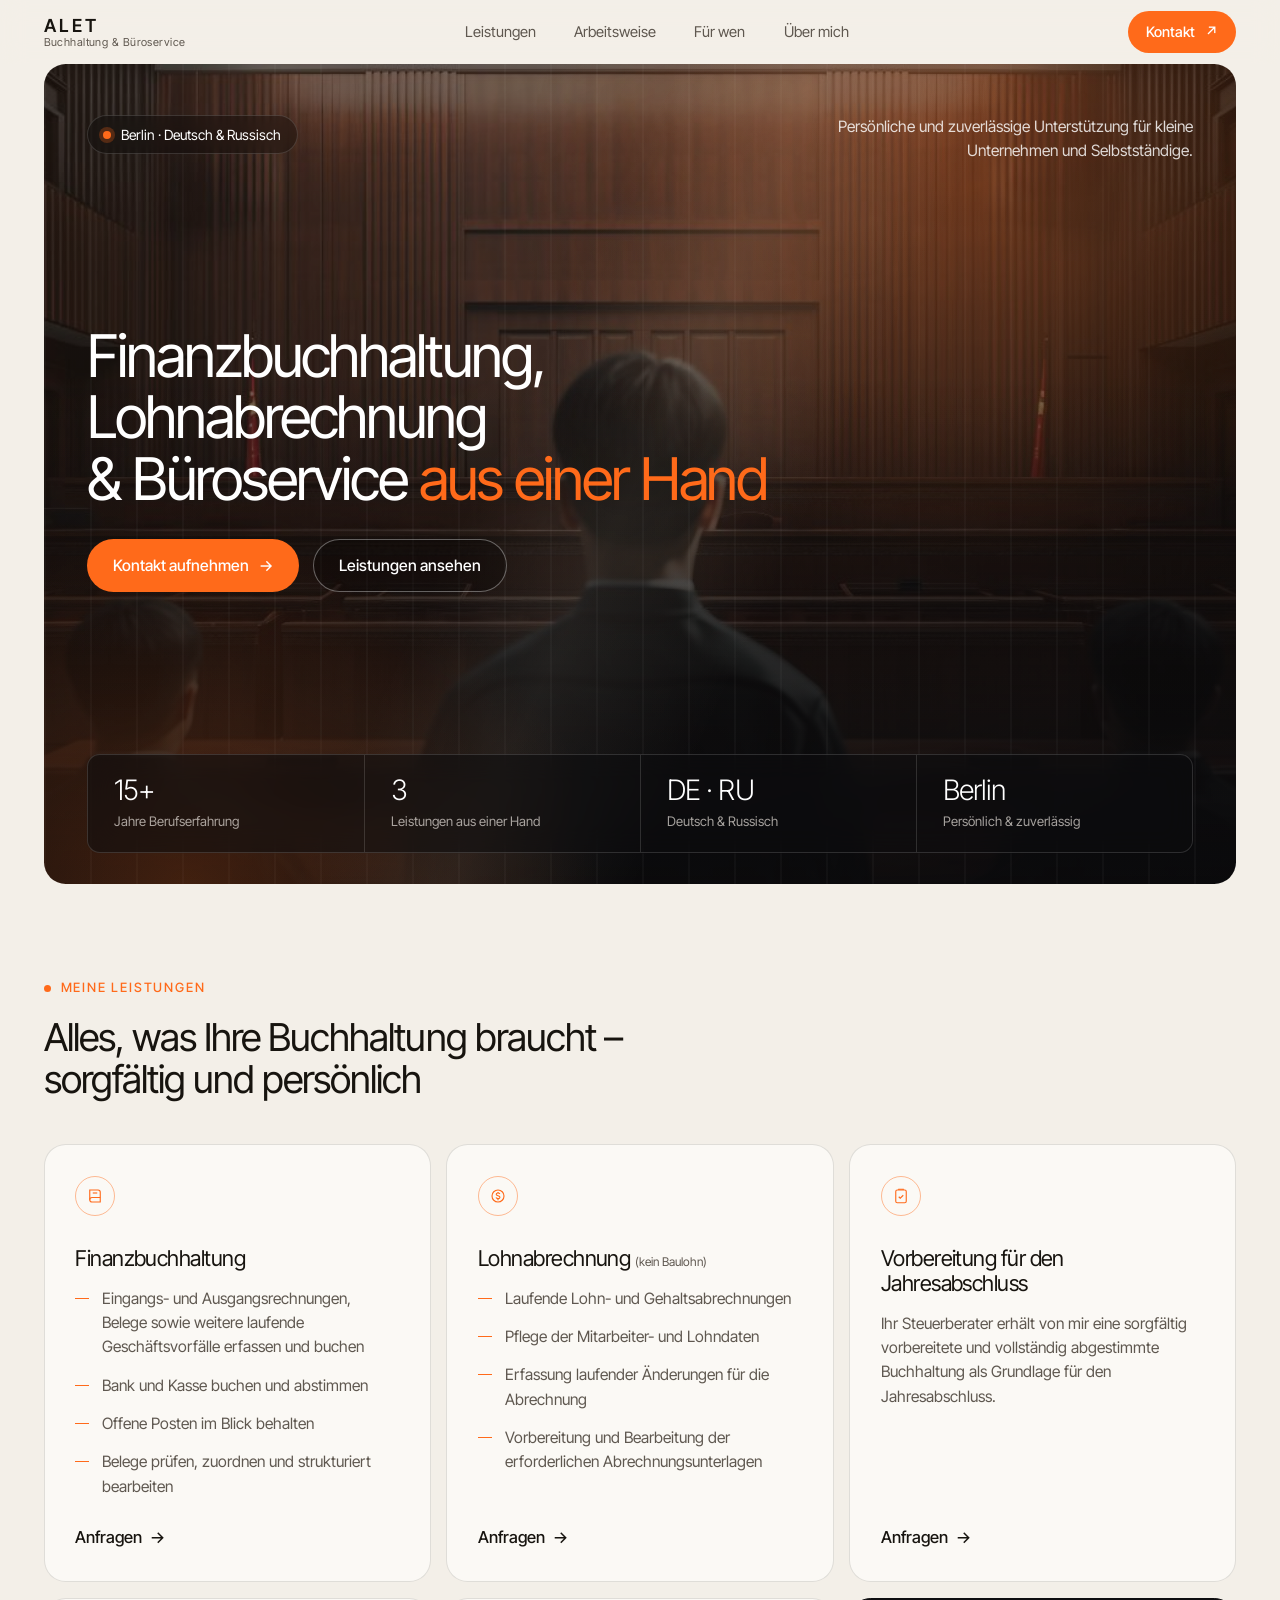
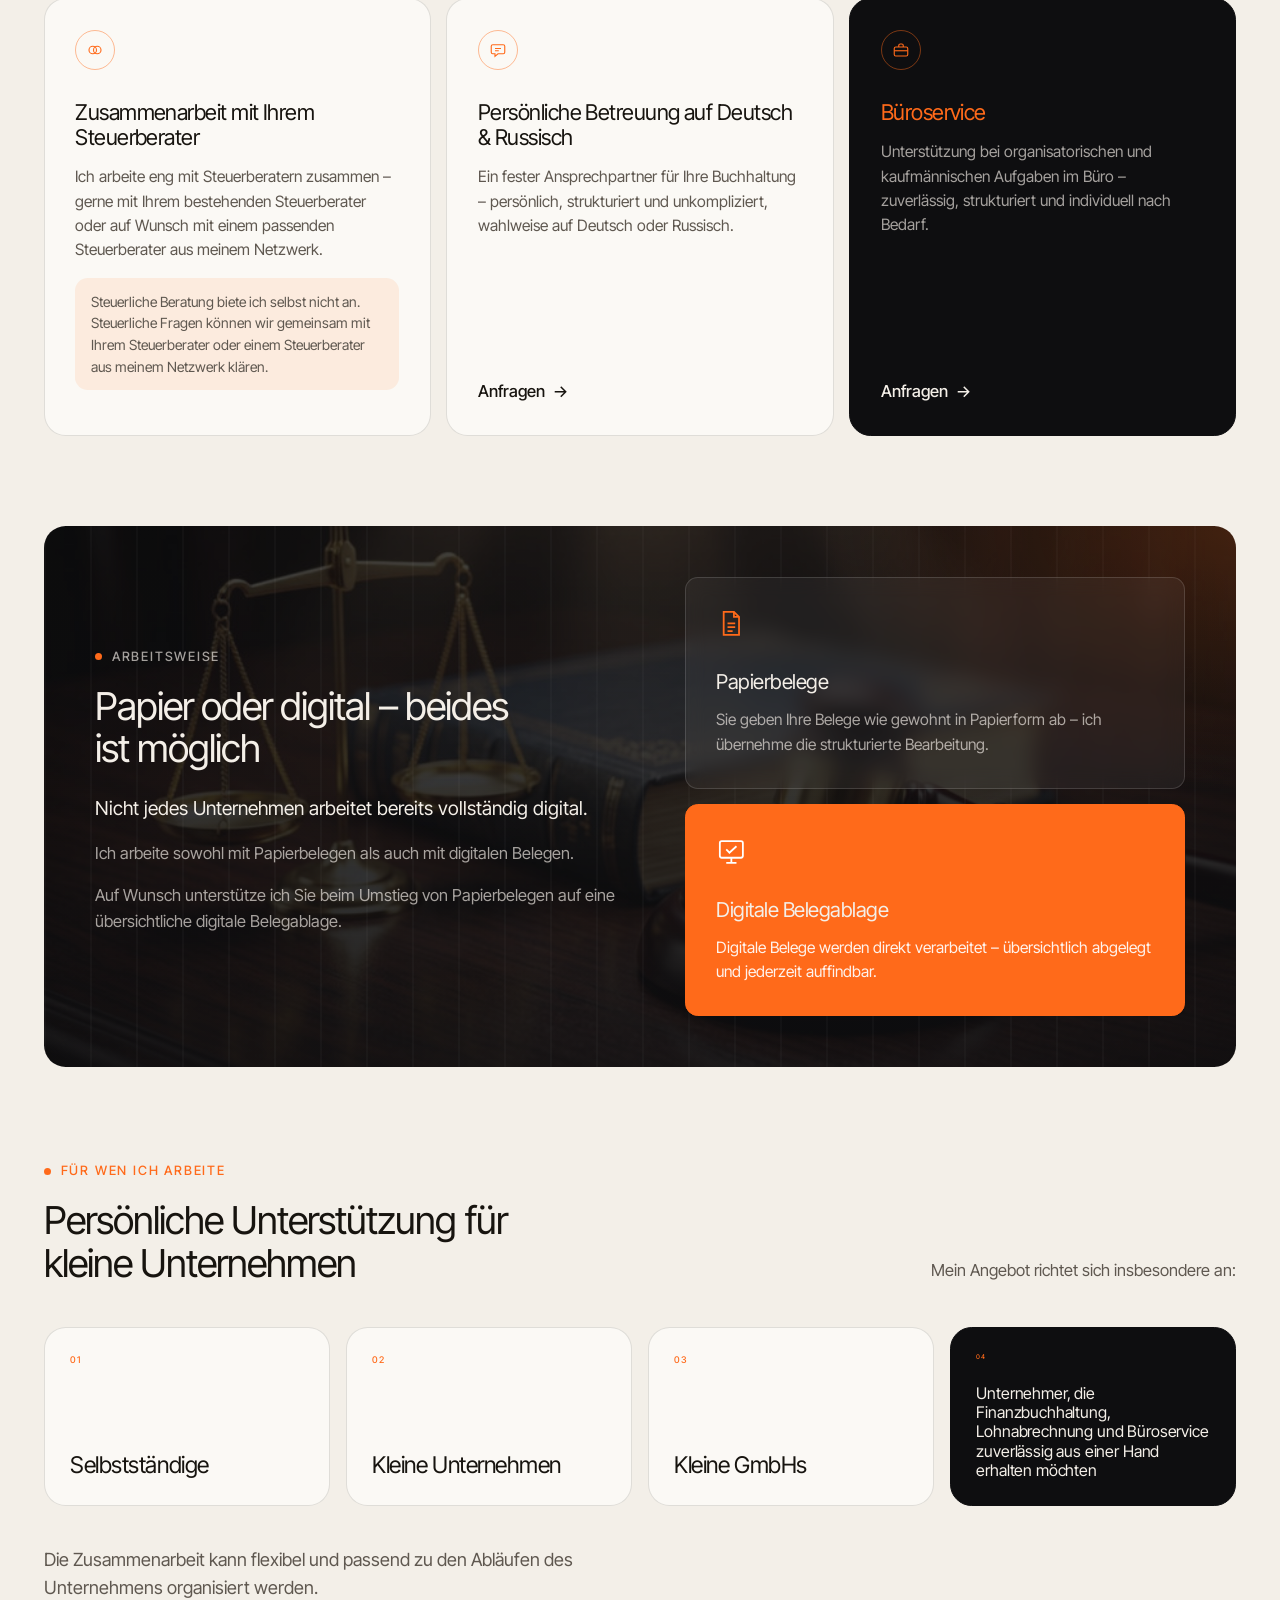
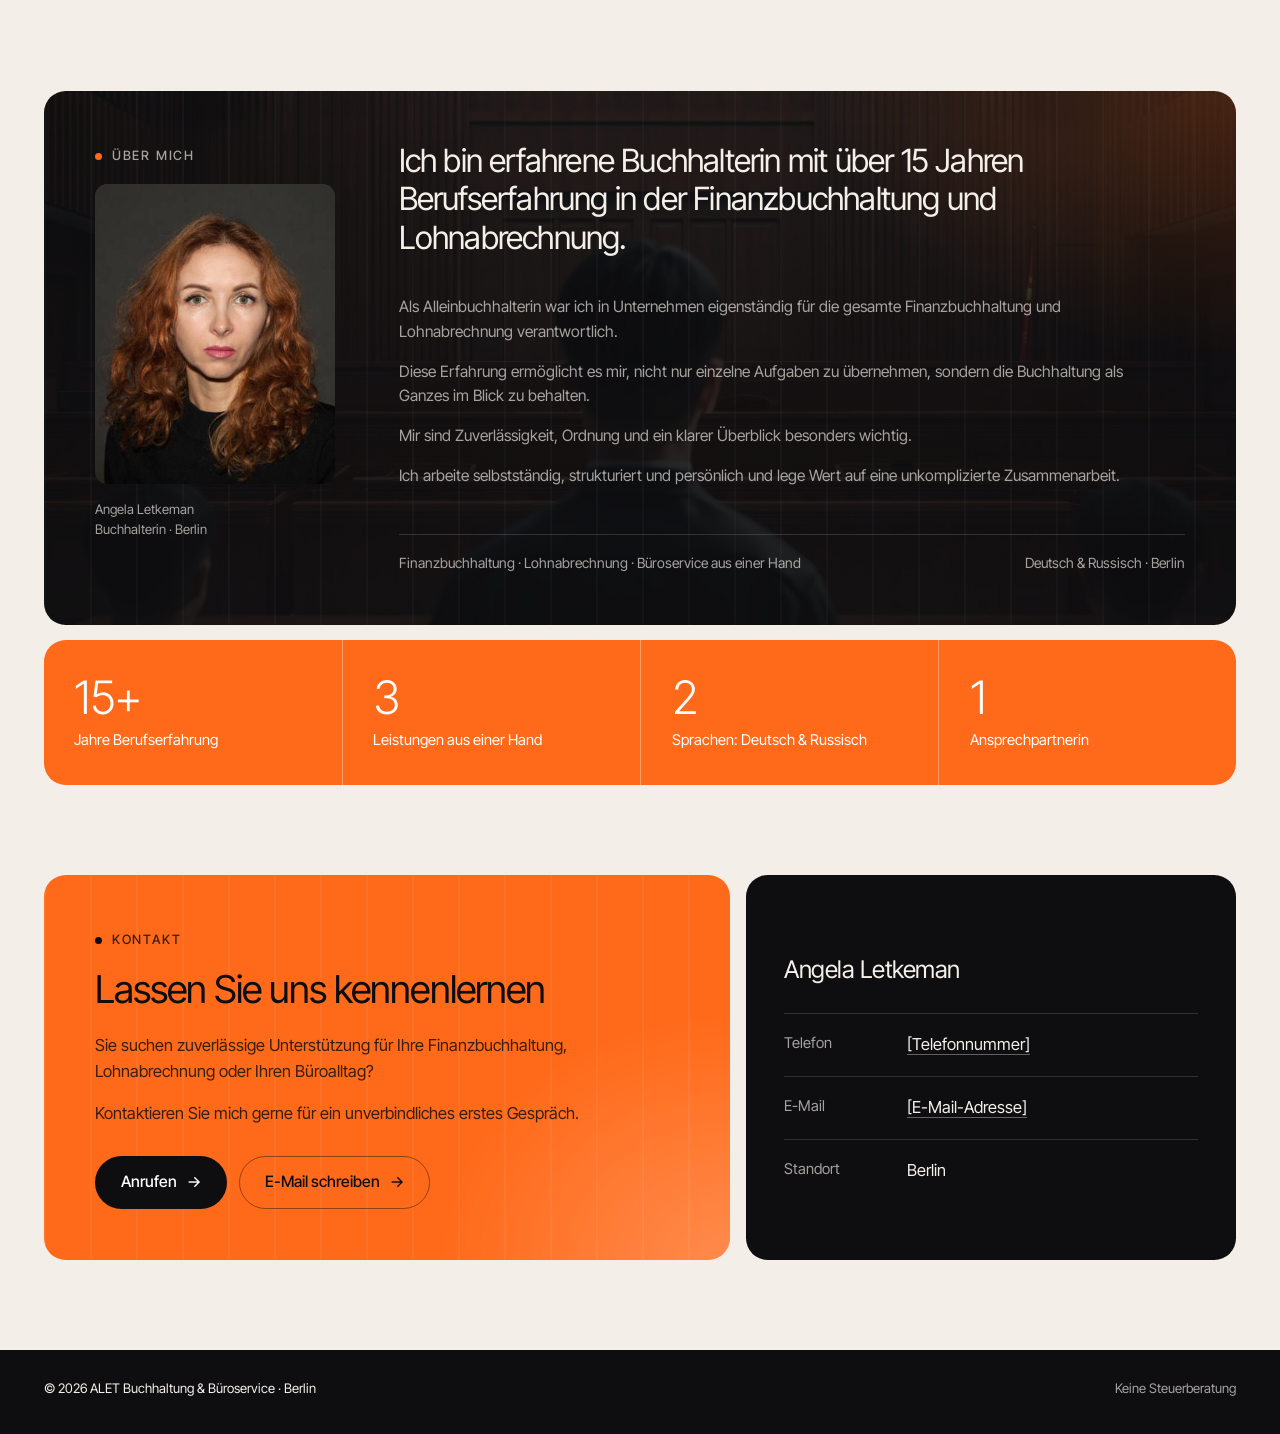
==== index2.html @ 6cfe8447 "index2: even 3x2 service cards, add personal support card Co-Authored-By: Claude Sonnet 5.5 <noreply" ====
<!doctype html>
<html lang="de">
<head>
  <meta charset="utf-8">
  <meta name="viewport" content="width=device-width, initial-scale=1">
  <title>ALET Buchhaltung & Büroservice · Berlin</title>
  <meta name="description" content="Finanzbuchhaltung, Lohnabrechnung und Büroservice aus einer Hand. Persönliche und zuverlässige Unterstützung für kleine Unternehmen und Selbstständige in Berlin – auf Deutsch und Russisch.">
  <link rel="preconnect" href="https://fonts.googleapis.com">
  <link rel="preconnect" href="https://fonts.gstatic.com" crossorigin>
  <link href="https://fonts.googleapis.com/css2?family=Inter+Tight:wght@300;400;500;600&display=swap" rel="stylesheet">
  <link rel="stylesheet" href="styles2.css">
</head>
<body>

<header class="site-header">
  <div class="header-inner">
    <a href="#top" class="logo" aria-label="ALET Buchhaltung & Büroservice – Startseite">
      <span class="logo-mark">ALET</span>
      <span class="logo-sub">Buchhaltung &amp; Büroservice</span>
    </a>
    <nav class="nav" aria-label="Hauptnavigation">
      <a href="#leistungen">Leistungen</a>
      <a href="#arbeitsweise">Arbeitsweise</a>
      <a href="#zielgruppe">Für wen</a>
      <a href="#ueber-mich">Über mich</a>
    </nav>
    <a href="#kontakt" class="btn btn-orange btn-sm">Kontakt <span aria-hidden="true">↗</span></a>
  </div>
</header>

<main id="top">

  <!-- БЛОК 1 — ПЕРВЫЙ ЭКРАН -->
  <section class="hero-wrap">
    <div class="hero">
      <div class="hero-top">
        <p class="pill"><span class="dot"></span> Berlin · Deutsch &amp; Russisch</p>
        <p class="hero-note">Persönliche und zuverlässige Unterstützung für kleine Unternehmen und Selbstständige.</p>
      </div>

      <div class="hero-main">
        <h1>Finanzbuchhaltung, Lohnabrechnung<br>&amp; Büroservice <span class="accent">aus einer&nbsp;Hand</span></h1>
        <div class="hero-actions">
          <a href="#kontakt" class="btn btn-orange">Kontakt aufnehmen <span aria-hidden="true">→</span></a>
          <a href="#leistungen" class="btn btn-ghost">Leistungen ansehen</a>
        </div>
      </div>

      <dl class="hero-facts">
        <div><dt>15+</dt><dd>Jahre Berufserfahrung</dd></div>
        <div><dt>3</dt><dd>Leistungen aus einer Hand</dd></div>
        <div><dt>DE · RU</dt><dd>Deutsch &amp; Russisch</dd></div>
        <div><dt>Berlin</dt><dd>Persönlich &amp; zuverlässig</dd></div>
      </dl>
    </div>
  </section>

  <!-- БЛОК 2 — LEISTUNGEN -->
  <section class="section section-light" id="leistungen">
    <div class="section-head">
      <div>
        <p class="eyebrow">Meine Leistungen</p>
        <h2>Alles, was Ihre Buchhaltung braucht – sorgfältig und&nbsp;persönlich</h2>
      </div>
    </div>

    <div class="cards">
      <article class="card">
        <div class="card-icon" aria-hidden="true">
          <svg viewBox="0 0 24 24" fill="none" stroke="currentColor" stroke-width="1.5"><path d="M5 4h11a3 3 0 0 1 3 3v13H8a3 3 0 0 1-3-3z"/><path d="M5 17a3 3 0 0 1 3-3h11"/><path d="M9 8h6"/></svg>
        </div>
        <h3>Finanzbuchhaltung</h3>
        <ul class="check-list">
          <li>Eingangs- und Ausgangsrechnungen, Belege sowie weitere laufende Geschäftsvorfälle erfassen und buchen</li>
          <li>Bank und Kasse buchen und abstimmen</li>
          <li>Offene Posten im Blick behalten</li>
          <li>Belege prüfen, zuordnen und strukturiert bearbeiten</li>
        </ul>
        <a href="#kontakt" class="card-link">Anfragen <span aria-hidden="true">→</span></a>
      </article>

      <article class="card">
        <div class="card-icon" aria-hidden="true">
          <svg viewBox="0 0 24 24" fill="none" stroke="currentColor" stroke-width="1.5"><circle cx="12" cy="12" r="8"/><path d="M14.5 9.2c-.5-.8-1.4-1.2-2.5-1.2-1.4 0-2.4.7-2.4 1.8 0 2.6 5 1.2 5 3.8 0 1.1-1.1 1.9-2.6 1.9-1.2 0-2.2-.5-2.7-1.4"/><path d="M12 6.5V8m0 8v1.5"/></svg>
        </div>
        <h3>Lohnabrechnung <small>(kein Baulohn)</small></h3>
        <ul class="check-list">
          <li>Laufende Lohn- und Gehaltsabrechnungen</li>
          <li>Pflege der Mitarbeiter- und Lohndaten</li>
          <li>Erfassung laufender Änderungen für die Abrechnung</li>
          <li>Vorbereitung und Bearbeitung der erforderlichen Abrechnungsunterlagen</li>
        </ul>
        <a href="#kontakt" class="card-link">Anfragen <span aria-hidden="true">→</span></a>
      </article>

      <article class="card">
        <div class="card-icon" aria-hidden="true">
          <svg viewBox="0 0 24 24" fill="none" stroke="currentColor" stroke-width="1.5"><rect x="5" y="4" width="14" height="17" rx="2"/><path d="M9 4V3h6v1"/><path d="m9 13 2 2 4-4"/></svg>
        </div>
        <h3>Vorbereitung für den Jahresabschluss</h3>
        <p>Ihr Steuerberater erhält von mir eine sorgfältig vorbereitete und vollständig abgestimmte Buchhaltung als Grundlage für den Jahresabschluss.</p>
        <a href="#kontakt" class="card-link">Anfragen <span aria-hidden="true">→</span></a>
      </article>

      <article class="card">
        <div class="card-icon" aria-hidden="true">
          <svg viewBox="0 0 24 24" fill="none" stroke="currentColor" stroke-width="1.5"><circle cx="9" cy="12" r="5"/><circle cx="15" cy="12" r="5"/></svg>
        </div>
        <h3>Zusammenarbeit mit Ihrem Steuerberater</h3>
        <p>Ich arbeite eng mit Steuerberatern zusammen – gerne mit Ihrem bestehenden Steuerberater oder auf Wunsch mit einem passenden Steuerberater aus meinem Netzwerk.</p>
        <p class="note">Steuerliche Beratung biete ich selbst nicht an. Steuerliche Fragen können wir gemeinsam mit Ihrem Steuerberater oder einem Steuerberater aus meinem Netzwerk klären.</p>
      </article>

      <article class="card">
        <div class="card-icon" aria-hidden="true">
          <svg viewBox="0 0 24 24" fill="none" stroke="currentColor" stroke-width="1.5"><path d="M5 5h14a2 2 0 0 1 2 2v8a2 2 0 0 1-2 2h-7l-4 3.5V17H5a2 2 0 0 1-2-2V7a2 2 0 0 1 2-2z"/><path d="M8 10h8M8 13h5"/></svg>
        </div>
        <h3>Persönliche Betreuung auf Deutsch &amp; Russisch</h3>
        <p>Ein fester Ansprechpartner für Ihre Buchhaltung – persönlich, strukturiert und unkompliziert, wahlweise auf Deutsch oder Russisch.</p>
        <a href="#kontakt" class="card-link">Anfragen <span aria-hidden="true">→</span></a>
      </article>

      <article class="card card-dark">
        <div class="card-icon" aria-hidden="true">
          <svg viewBox="0 0 24 24" fill="none" stroke="currentColor" stroke-width="1.5"><rect x="3" y="8" width="18" height="12" rx="2"/><path d="M9 8V6a2 2 0 0 1 2-2h2a2 2 0 0 1 2 2v2"/><path d="M3 13h18"/></svg>
        </div>
        <h3>Büroservice</h3>
        <p>Unterstützung bei organisatorischen und kaufmännischen Aufgaben im Büro – zuverlässig, strukturiert und individuell nach Bedarf.</p>
        <a href="#kontakt" class="card-link">Anfragen <span aria-hidden="true">→</span></a>
      </article>
    </div>
  </section>

  <!-- БЛОК 3 — PAPIER ODER DIGITAL -->
  <section class="panel-wrap section-light" id="arbeitsweise">
    <div class="panel">
      <div class="panel-text">
        <p class="eyebrow">Arbeitsweise</p>
        <h2>Papier oder digital – beides ist&nbsp;möglich</h2>
        <p class="lead">Nicht jedes Unternehmen arbeitet bereits vollständig digital.</p>
        <p>Ich arbeite sowohl mit Papierbelegen als auch mit digitalen Belegen.</p>
        <p>Auf Wunsch unterstütze ich Sie beim Umstieg von Papierbelegen auf eine übersichtliche digitale Belegablage.</p>
      </div>

      <div class="format-cards">
        <article class="format-card">
          <svg viewBox="0 0 24 24" fill="none" stroke="currentColor" stroke-width="1.4" aria-hidden="true"><path d="M6 3h8l4 4v14H6z"/><path d="M14 3v4h4"/><path d="M9 12h6M9 15h6M9 18h4"/></svg>
          <h3>Papierbelege</h3>
          <p>Sie geben Ihre Belege wie gewohnt in Papierform ab – ich übernehme die strukturierte Bearbeitung.</p>
        </article>
        <article class="format-card format-card-accent">
          <svg viewBox="0 0 24 24" fill="none" stroke="currentColor" stroke-width="1.4" aria-hidden="true"><rect x="3" y="4" width="18" height="13" rx="1.5"/><path d="M8 21h8M12 17v4"/><path d="M8 10.5l2.5 2.5L16 8"/></svg>
          <h3>Digitale Belegablage</h3>
          <p>Digitale Belege werden direkt verarbeitet – übersichtlich abgelegt und jederzeit auffindbar.</p>
        </article>
      </div>
    </div>
  </section>

  <!-- БЛОК 4 — FÜR WEN ICH ARBEITE -->
  <section class="section section-light" id="zielgruppe">
    <div class="section-head">
      <div>
        <p class="eyebrow">Für wen ich arbeite</p>
        <h2>Persönliche Unterstützung für kleine&nbsp;Unternehmen</h2>
      </div>
      <p class="section-intro">Mein Angebot richtet sich insbesondere an:</p>
    </div>

    <ul class="audience">
      <li><span>01</span>Selbstständige</li>
      <li><span>02</span>Kleine Unternehmen</li>
      <li><span>03</span>Kleine GmbHs</li>
      <li class="audience-wide"><span>04</span>Unternehmer, die Finanzbuchhaltung, Lohnabrechnung und Büroservice zuverlässig aus einer Hand erhalten möchten</li>
    </ul>

    <p class="closing">Die Zusammenarbeit kann flexibel und passend zu den Abläufen des Unternehmens organisiert werden.</p>
  </section>

  <!-- БЛОК 5 — ÜBER MICH -->
  <section class="panel-wrap section-light" id="ueber-mich">
    <div class="panel about">
      <div class="about-side">
        <p class="eyebrow">Über mich</p>
        <div class="about-portrait">
          <span aria-hidden="true">AL</span>
          <img src="assets/portrait.jpg" alt="Angela Letkeman, Buchhalterin in Berlin" loading="lazy" onerror="this.remove()">
        </div>
        <p class="small">Angela Letkeman<br>Buchhalterin · Berlin</p>
      </div>

      <div class="about-main">
        <p class="statement">Ich bin erfahrene Buchhalterin mit über 15 Jahren Berufserfahrung in der Finanzbuchhaltung und Lohnabrechnung.</p>
        <div class="about-text">
          <p>Als Alleinbuchhalterin war ich in Unternehmen eigenständig für die gesamte Finanzbuchhaltung und Lohnabrechnung verantwortlich.</p>
          <p>Diese Erfahrung ermöglicht es mir, nicht nur einzelne Aufgaben zu übernehmen, sondern die Buchhaltung als Ganzes im Blick zu behalten.</p>
          <p>Mir sind Zuverlässigkeit, Ordnung und ein klarer Überblick besonders wichtig.</p>
          <p>Ich arbeite selbstständig, strukturiert und persönlich und lege Wert auf eine unkomplizierte Zusammenarbeit.</p>
        </div>
        <div class="about-foot">
          <span>Finanzbuchhaltung · Lohnabrechnung · Büroservice aus einer Hand</span>
          <span>Deutsch &amp; Russisch · Berlin</span>
        </div>
      </div>
    </div>

    <dl class="stats-strip">
      <div><dt>15+</dt><dd>Jahre Berufserfahrung</dd></div>
      <div><dt>3</dt><dd>Leistungen aus einer Hand</dd></div>
      <div><dt>2</dt><dd>Sprachen: Deutsch &amp; Russisch</dd></div>
      <div><dt>1</dt><dd>Ansprechpartnerin</dd></div>
    </dl>
  </section>

  <!-- БЛОК 6 — KONTAKT -->
  <section class="section section-light contact-section" id="kontakt">
    <div class="contact-grid">
      <div class="cta-card">
        <p class="eyebrow eyebrow-dark">Kontakt</p>
        <h2>Lassen Sie uns kennenlernen</h2>
        <p>Sie suchen zuverlässige Unterstützung für Ihre Finanzbuchhaltung, Lohnabrechnung oder Ihren Büroalltag?</p>
        <p>Kontaktieren Sie mich gerne für ein unverbindliches erstes Gespräch.</p>
        <div class="contact-actions">
          <!-- TODO: echte Telefonnummer / E-Mail eintragen (auch in den href unten) -->
          <a href="tel:+490000000000" class="btn btn-dark">Anrufen <span aria-hidden="true">→</span></a>
          <a href="mailto:info@example.de" class="btn btn-ghost-dark">E-Mail schreiben <span aria-hidden="true">→</span></a>
        </div>
      </div>

      <div class="contact-card">
        <p class="contact-name">Angela Letkeman</p>
        <dl class="contact-list">
          <div>
            <dt>Telefon</dt>
            <dd><a href="tel:+490000000000">[Telefonnummer]</a></dd>
          </div>
          <div>
            <dt>E-Mail</dt>
            <dd><a href="mailto:info@example.de">[E-Mail-Adresse]</a></dd>
          </div>
          <div>
            <dt>Standort</dt>
            <dd>Berlin</dd>
          </div>
        </dl>
      </div>
    </div>
  </section>

</main>

<footer class="site-footer">
  <div class="footer-inner">
    <span>© <span id="year">2026</span> ALET Buchhaltung &amp; Büroservice · Berlin</span>
    <span class="muted">Keine Steuerberatung</span>
  </div>
</footer>

<script>document.getElementById('year').textContent = new Date().getFullYear();</script>
</body>
</html>
---- styles2.css ----
:root {
  --dark: #0e0e10;
  --dark-2: #17171a;
  --dark-3: #1f1f23;
  --cream: #f3efe8;
  --cream-card: #fbf9f5;
  --ink: #17140f;
  --ink-soft: #5f5850;
  --on-dark: #f4efe8;
  --on-dark-soft: rgba(244, 239, 232, .66);
  --line-dark: rgba(255, 255, 255, .14);
  --line-light: rgba(23, 20, 15, .12);
  --orange: #ff6a1a;
  --orange-hover: #ff8040;
  --radius: clamp(18px, 1.7vw, 36px);
  --radius-sm: clamp(12px, 1vw, 20px);
  --gutter: clamp(16px, 3.4vw, 88px);
  --section: clamp(64px, 7vw, 160px);
  --h2: clamp(28px, 3vw, 68px);
  --text: clamp(16px, 0.35vw + 12px, 20px);
}

* { box-sizing: border-box; }

html { scroll-behavior: smooth; scroll-padding-top: 88px; }

body {
  margin: 0;
  background: var(--cream);
  color: var(--ink);
  font-family: "Inter Tight", system-ui, -apple-system, "Segoe UI", sans-serif;
  font-size: var(--text);
  line-height: 1.55;
  -webkit-font-smoothing: antialiased;
}

h1, h2, h3 { font-weight: 400; letter-spacing: -0.025em; margin: 0; }
p { margin: 0 0 1em; }
a { color: inherit; }
ul { margin: 0; padding: 0; list-style: none; }
.muted { color: var(--on-dark-soft); }
.small { font-size: 0.8em; line-height: 1.5; }

/* Header */
.site-header {
  position: sticky;
  top: 0;
  z-index: 20;
  background: rgba(243, 239, 232, .92);
  backdrop-filter: blur(12px);
  color: var(--ink);
}
.header-inner {
  display: flex;
  align-items: center;
  justify-content: space-between;
  gap: 24px;
  height: clamp(64px, 5vw, 96px);
  padding: 0 var(--gutter);
}
.logo { text-decoration: none; display: flex; flex-direction: column; line-height: 1.1; }
.logo-mark { font-weight: 600; letter-spacing: 0.18em; font-size: clamp(18px, 1.2vw, 24px); }
.logo-sub { font-size: clamp(11px, 0.7vw, 14px); color: var(--ink-soft); letter-spacing: 0.04em; }
.nav { display: flex; gap: clamp(24px, 3vw, 64px); font-size: 0.9em; }
.nav a { text-decoration: none; color: var(--ink-soft); transition: color .2s; }
.nav a:hover { color: var(--ink); }

/* Buttons */
.btn {
  display: inline-flex;
  align-items: center;
  gap: 10px;
  padding: 0.85em 1.6em;
  font-size: 0.95em;
  font-weight: 500;
  text-decoration: none;
  border-radius: 999px;
  border: 1px solid transparent;
  transition: background .2s, color .2s, border-color .2s;
  white-space: nowrap;
}
.btn-sm { padding: 0.6em 1.2em; font-size: 0.875em; }
.btn-orange { background: var(--orange); color: #fff; }
.btn-orange:hover { background: var(--orange-hover); }
.btn-ghost { border-color: rgba(255, 255, 255, .35); color: #fff; background: rgba(0, 0, 0, .25); }
.btn-ghost:hover { border-color: #fff; background: rgba(255, 255, 255, .1); }
.btn-dark { background: var(--dark); color: #fff; }
.btn-dark:hover { background: #2a2a2e; }
.btn-ghost-dark { border-color: rgba(14, 14, 16, .45); color: var(--dark); }
.btn-ghost-dark:hover { background: rgba(14, 14, 16, .1); border-color: var(--dark); }

/* Eyebrow */
.eyebrow {
  display: inline-flex;
  align-items: center;
  gap: 10px;
  margin-bottom: 1.4em;
  font-size: 0.78em;
  font-weight: 500;
  letter-spacing: 0.14em;
  text-transform: uppercase;
  color: var(--orange);
}
.eyebrow::before { content: ""; width: 7px; height: 7px; border-radius: 50%; background: var(--orange); }
.eyebrow-dark { color: var(--dark); }
.eyebrow-dark::before { background: var(--dark); }

/* Hero */
.hero-wrap { padding: 0 var(--gutter); background: var(--cream); }
.hero {
  position: relative;
  min-height: max(620px, calc(100svh - clamp(64px, 5vw, 96px) - 16px));
  padding: clamp(32px, 4vw, 96px) var(--gutter) clamp(24px, 2.4vw, 56px);
  border-radius: var(--radius);
  color: #fff;
  display: flex;
  flex-direction: column;
  justify-content: space-between;
  gap: clamp(40px, 5vw, 96px);
  overflow: hidden;
  background:
    radial-gradient(ellipse 55% 65% at 78% 15%, rgba(255, 106, 26, .28), transparent 70%),
    radial-gradient(ellipse 50% 60% at 12% 100%, rgba(255, 106, 26, .22), transparent 70%),
    repeating-linear-gradient(90deg, rgba(255,255,255,.028) 0 2px, transparent 2px 46px),
    linear-gradient(to top, rgba(10, 10, 12, .88) 0%, transparent 62%),
    linear-gradient(160deg, rgba(40, 28, 22, .55) 0%, rgba(24, 18, 15, .65) 55%, rgba(12, 10, 10, .85) 100%),
    url("assets/hero.jpg") center 30% / cover no-repeat,
    #17120f;
}
.hero::after {
  content: "";
  position: absolute;
  inset: 0;
  background: linear-gradient(115deg, transparent 40%, rgba(255, 236, 210, .08) 50%, transparent 62%);
  pointer-events: none;
}
.hero > * { position: relative; z-index: 1; }
.hero-top { display: flex; justify-content: space-between; align-items: flex-start; gap: 32px; }
.pill {
  display: inline-flex;
  align-items: center;
  gap: 10px;
  margin: 0;
  padding: 0.55em 1.1em;
  border: 1px solid var(--line-dark);
  border-radius: 999px;
  background: rgba(0, 0, 0, .3);
  backdrop-filter: blur(8px);
  font-size: 0.85em;
}
.dot { width: 8px; height: 8px; border-radius: 50%; background: var(--orange); box-shadow: 0 0 0 4px rgba(255, 106, 26, .25); }
.hero-note { max-width: 24em; text-align: right; font-size: 0.95em; color: rgba(255,255,255,.82); margin: 0; }
.hero h1 { font-size: clamp(30px, 4.6vw, 112px); line-height: 1.04; letter-spacing: -0.035em; max-width: 14em; }
.accent { color: var(--orange); }
.hero-actions { display: flex; flex-wrap: wrap; gap: 14px; margin-top: clamp(24px, 2.4vw, 56px); }
.hero-facts {
  margin: 0;
  display: grid;
  grid-template-columns: repeat(4, 1fr);
  border: 1px solid var(--line-dark);
  border-radius: var(--radius-sm);
  background: rgba(14, 14, 16, .55);
  backdrop-filter: blur(14px);
}
.hero-facts div { padding: clamp(16px, 1.6vw, 40px) clamp(16px, 2vw, 48px); border-left: 1px solid var(--line-dark); }
.hero-facts div:first-child { border-left: 0; }
.hero-facts dt { font-size: clamp(22px, 2.2vw, 52px); font-weight: 300; letter-spacing: -0.03em; line-height: 1.1; }
.hero-facts dd { margin: 0.4em 0 0; font-size: 0.8em; color: var(--on-dark-soft); }

/* Light sections */
.section-light { background: var(--cream); }
.section { padding: var(--section) var(--gutter); }
.section-head { display: flex; justify-content: space-between; align-items: flex-end; gap: 4vw; margin-bottom: clamp(32px, 3.4vw, 80px); }
.section-head h2, .panel h2, .cta-card h2 { font-size: var(--h2); line-height: 1.1; max-width: 16em; }
.section-intro { max-width: 24em; margin: 0; color: var(--ink-soft); }

/* Service cards */
.cards {
  display: grid;
  grid-template-columns: repeat(3, 1fr);
  gap: clamp(12px, 1.2vw, 28px);
}
.card {
  display: flex;
  flex-direction: column;
  padding: clamp(24px, 2.4vw, 56px);
  background: var(--cream-card);
  border: 1px solid var(--line-light);
  border-radius: var(--radius);
  transition: transform .25s, box-shadow .25s;
}
.card:hover { transform: translateY(-4px); box-shadow: 0 18px 40px -22px rgba(23, 20, 15, .35); }
.card-dark { background: var(--dark); color: var(--on-dark); border-color: var(--dark); }
.card.card-dark h3 { color: var(--orange); }
.card.card-dark p { color: var(--on-dark-soft); }
.card.card-dark .card-link:hover { color: var(--orange); }
.card-icon {
  width: clamp(40px, 3vw, 64px);
  height: clamp(40px, 3vw, 64px);
  margin-bottom: clamp(20px, 2.4vw, 56px);
  padding: 10px;
  color: var(--orange);
  border: 1px solid rgba(255, 106, 26, .45);
  border-radius: 50%;
}
.card-icon svg { width: 100%; height: 100%; display: block; }
.card h3 { font-size: clamp(20px, 1.7vw, 38px); line-height: 1.15; margin-bottom: 0.7em; }
.card h3 small { font-size: 0.55em; color: var(--ink-soft); letter-spacing: 0; }
.card p { color: var(--ink-soft); font-size: 0.95em; }
.card .note {
  margin-top: auto;
  padding: 0.9em 1.1em;
  border-radius: var(--radius-sm);
  background: rgba(255, 106, 26, .1);
  font-size: 0.85em;
}
.card-link {
  margin-top: auto;
  padding-top: 1.6em;
  text-decoration: none;
  font-weight: 500;
  display: inline-flex;
  gap: 8px;
  align-items: center;
}
.card-link:hover { color: var(--orange); }
.check-list { display: grid; gap: 0.9em; font-size: 0.95em; color: var(--ink-soft); }
.check-list li { position: relative; padding-left: 1.7em; }
.check-list li::before {
  content: "";
  position: absolute;
  left: 0; top: .7em;
  width: 0.9em; height: 1px;
  background: var(--orange);
}

/* Dark panels */
.panel-wrap { padding: 0 var(--gutter) var(--section); }
#arbeitsweise { padding-bottom: 0; }
#arbeitsweise .panel {
  background:
    radial-gradient(ellipse 50% 70% at 100% 0%, rgba(255, 106, 26, .22), transparent 70%),
    repeating-linear-gradient(90deg, rgba(255,255,255,.025) 0 2px, transparent 2px 46px),
    linear-gradient(180deg, rgba(14, 14, 16, .78), rgba(14, 14, 16, .9)),
    url("assets/arbeitsweise.jpg") center / cover no-repeat,
    url("assets/hero.jpg") center / cover no-repeat,
    var(--dark);
}
.panel {
  padding: clamp(28px, 4vw, 100px);
  border-radius: var(--radius);
  color: var(--on-dark);
  background:
    radial-gradient(ellipse 50% 70% at 100% 0%, rgba(255, 106, 26, .22), transparent 70%),
    repeating-linear-gradient(90deg, rgba(255,255,255,.025) 0 2px, transparent 2px 46px),
    linear-gradient(180deg, rgba(14, 14, 16, .82), rgba(14, 14, 16, .92)),
    url("assets/hero.jpg") center / cover no-repeat,
    var(--dark);
  display: grid;
  grid-template-columns: 1.05fr 1fr;
  gap: clamp(32px, 5vw, 120px);
  align-items: center;
}
.panel p { color: var(--on-dark-soft); }
.lead { font-size: clamp(19px, 1.5vw, 32px); color: var(--on-dark) !important; line-height: 1.35; margin-top: 1.4em; }
.format-cards { display: grid; gap: clamp(12px, 1.2vw, 28px); }
.format-card {
  padding: clamp(22px, 2.4vw, 56px);
  border: 1px solid var(--line-dark);
  border-radius: var(--radius-sm);
  background: rgba(255, 255, 255, .05);
  backdrop-filter: blur(10px);
}
.format-card svg { width: clamp(30px, 2.4vw, 52px); height: auto; color: var(--orange); margin-bottom: 1.2em; }
.format-card h3 { font-size: clamp(19px, 1.6vw, 34px); margin-bottom: 0.5em; }
.format-card p { margin: 0; font-size: 0.95em; }
.format-card-accent { background: var(--orange); border-color: var(--orange); }
.format-card-accent svg { color: #fff; }
.format-card-accent p { color: rgba(255, 255, 255, .92); }

/* Audience */
.audience { display: grid; grid-template-columns: repeat(4, 1fr); gap: clamp(12px, 1.2vw, 28px); }
.audience li {
  min-height: clamp(150px, 14vw, 320px);
  padding: clamp(22px, 2vw, 48px);
  display: flex;
  flex-direction: column;
  justify-content: space-between;
  gap: 1.4em;
  background: var(--cream-card);
  border: 1px solid var(--line-light);
  border-radius: var(--radius);
  font-size: clamp(20px, 1.8vw, 40px);
  line-height: 1.2;
  letter-spacing: -0.02em;
}
.audience span { font-size: 0.4em; font-weight: 500; letter-spacing: .1em; color: var(--orange); }
.audience .audience-wide { background: var(--dark); color: var(--on-dark); border-color: var(--dark); font-size: clamp(16px, 1.2vw, 26px); letter-spacing: -0.01em; }
.closing { margin: clamp(28px, 3vw, 72px) 0 0; max-width: 34em; font-size: 1.1em; color: var(--ink-soft); }

/* About */
.about { grid-template-columns: minmax(200px, 22%) 1fr; align-items: start; }
.about-portrait {
  width: 100%;
  max-width: 360px;
  aspect-ratio: 4 / 5;
  margin-bottom: 16px;
  display: grid;
  place-items: center;
  position: relative;
  overflow: hidden;
  border-radius: var(--radius-sm);
  background: linear-gradient(160deg, #4a3a30, #17120f);
}
.about-portrait span { font-size: clamp(32px, 2.5vw, 56px); letter-spacing: .1em; font-weight: 300; color: rgba(255,255,255,.55); }
.about-portrait img { position: absolute; inset: 0; width: 100%; height: 100%; object-fit: cover; object-position: center 20%; }
.about .small { color: var(--on-dark-soft); }
.statement { font-size: clamp(22px, 2.5vw, 56px); line-height: 1.2; letter-spacing: -0.025em; color: var(--on-dark) !important; margin-bottom: 1.2em; max-width: 24em; }
.about-text { max-width: 44em; columns: 2 22em; column-gap: 3vw; }
.about-text p { break-inside: avoid; font-size: 0.95em; }
.about-foot {
  margin-top: 2.2em;
  padding-top: 1.2em;
  border-top: 1px solid var(--line-dark);
  display: flex;
  flex-wrap: wrap;
  justify-content: space-between;
  gap: 8px 24px;
  font-size: 0.85em;
  color: var(--on-dark-soft);
}
.stats-strip {
  margin: clamp(12px, 1.2vw, 28px) 0 0;
  display: grid;
  grid-template-columns: repeat(4, 1fr);
  border-radius: var(--radius);
  background: var(--orange);
  color: #fff;
}
.stats-strip div { padding: clamp(22px, 2.6vw, 64px) clamp(18px, 2.4vw, 60px); border-left: 1px solid rgba(255, 255, 255, .35); }
.stats-strip div:first-child { border-left: 0; }
.stats-strip dt { font-size: clamp(32px, 3.6vw, 90px); font-weight: 300; letter-spacing: -0.03em; line-height: 1; }
.stats-strip dd { margin: 0.6em 0 0; font-size: 0.9em; }

/* Contact */
.contact-section { padding-top: 0; }
.contact-grid { display: grid; grid-template-columns: 1.4fr 1fr; gap: clamp(12px, 1.2vw, 28px); }
.cta-card {
  padding: clamp(28px, 4vw, 100px);
  border-radius: var(--radius);
  background:
    radial-gradient(ellipse 60% 90% at 100% 100%, rgba(255, 255, 255, .22), transparent 70%),
    repeating-linear-gradient(90deg, rgba(255,255,255,.05) 0 2px, transparent 2px 46px),
    var(--orange);
  color: var(--dark);
}
.cta-card h2 { margin-bottom: 0.6em; color: var(--dark); }
.cta-card p { max-width: 32em; color: rgba(14, 14, 16, .82); }
.contact-actions { display: flex; flex-wrap: wrap; gap: 12px; margin-top: 1.8em; }
.contact-card {
  padding: clamp(28px, 3vw, 72px);
  border-radius: var(--radius);
  background: var(--dark);
  color: var(--on-dark);
  display: flex;
  flex-direction: column;
  justify-content: center;
}
.contact-name { font-size: clamp(22px, 1.9vw, 44px); letter-spacing: -0.02em; margin-bottom: 1em; }
.contact-list { margin: 0; display: grid; gap: 1.1em; }
.contact-list div { display: grid; grid-template-columns: 6.5em 1fr; gap: 16px; padding-top: 1.1em; border-top: 1px solid var(--line-dark); }
.contact-list dt { color: var(--on-dark-soft); font-size: 0.9em; }
.contact-list dd { margin: 0; }
.contact-list a { text-decoration: none; border-bottom: 1px solid rgba(255, 255, 255, .35); }
.contact-list a:hover { color: var(--orange); border-color: var(--orange); }

/* Footer */
.site-footer { background: var(--dark); color: var(--on-dark); padding: 28px var(--gutter) 36px; font-size: 0.8em; }
.footer-inner { display: flex; justify-content: space-between; flex-wrap: wrap; gap: 12px; }

/* Responsive */
@media (max-width: 1100px) {
  .cards { grid-template-columns: 1fr 1fr; }
  .audience { grid-template-columns: 1fr 1fr; }
  .panel { grid-template-columns: 1fr; }
  .about { grid-template-columns: 1fr; }
  .about-portrait { max-width: 240px; }
  .contact-grid { grid-template-columns: 1fr; }
}

@media (max-width: 960px) {
  .nav { display: none; }
  .hero-facts { grid-template-columns: 1fr 1fr; }
  .hero-facts div:nth-child(3) { border-left: 0; }
  .hero-facts div:nth-child(n+3) { border-top: 1px solid var(--line-dark); }
  .stats-strip { grid-template-columns: 1fr 1fr; }
  .stats-strip div:nth-child(3) { border-left: 0; }
  .stats-strip div:nth-child(n+3) { border-top: 1px solid rgba(255, 255, 255, .35); }
  .section-head { flex-direction: column; align-items: flex-start; }
}

@media (max-width: 640px) {
  :root { --gutter: 16px; }
  .header-inner { height: 64px; }
  .logo-sub { display: none; }
  .hero { padding: 24px 20px 20px; min-height: calc(100svh - 64px - 16px); }
  .hero-top { flex-direction: column; gap: 16px; }
  .hero-note { text-align: left; max-width: none; }
  .hero-actions .btn { flex: 1; justify-content: center; }
  .cards, .audience { grid-template-columns: 1fr; }
  .audience li { min-height: 0; }
  .contact-list div { grid-template-columns: 1fr; gap: 2px; }
  .contact-actions .btn { flex: 1; justify-content: center; }
}
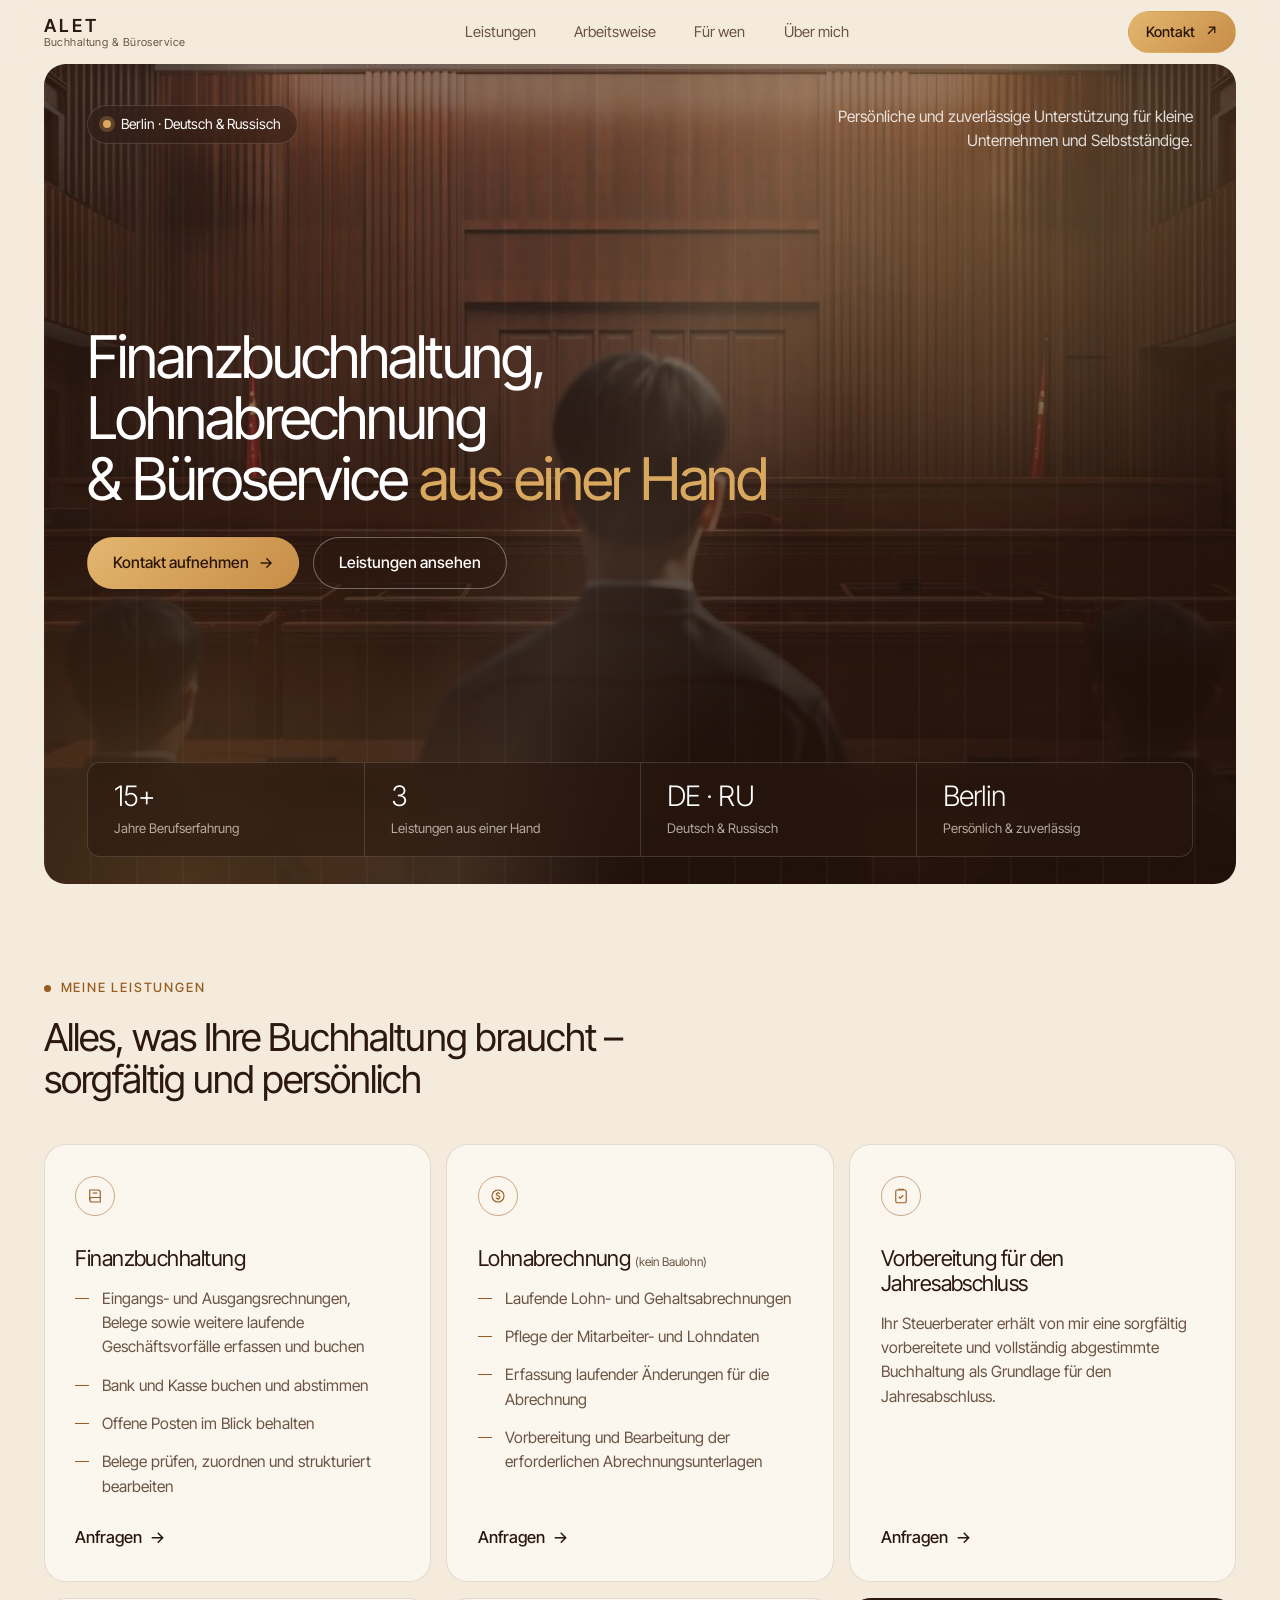
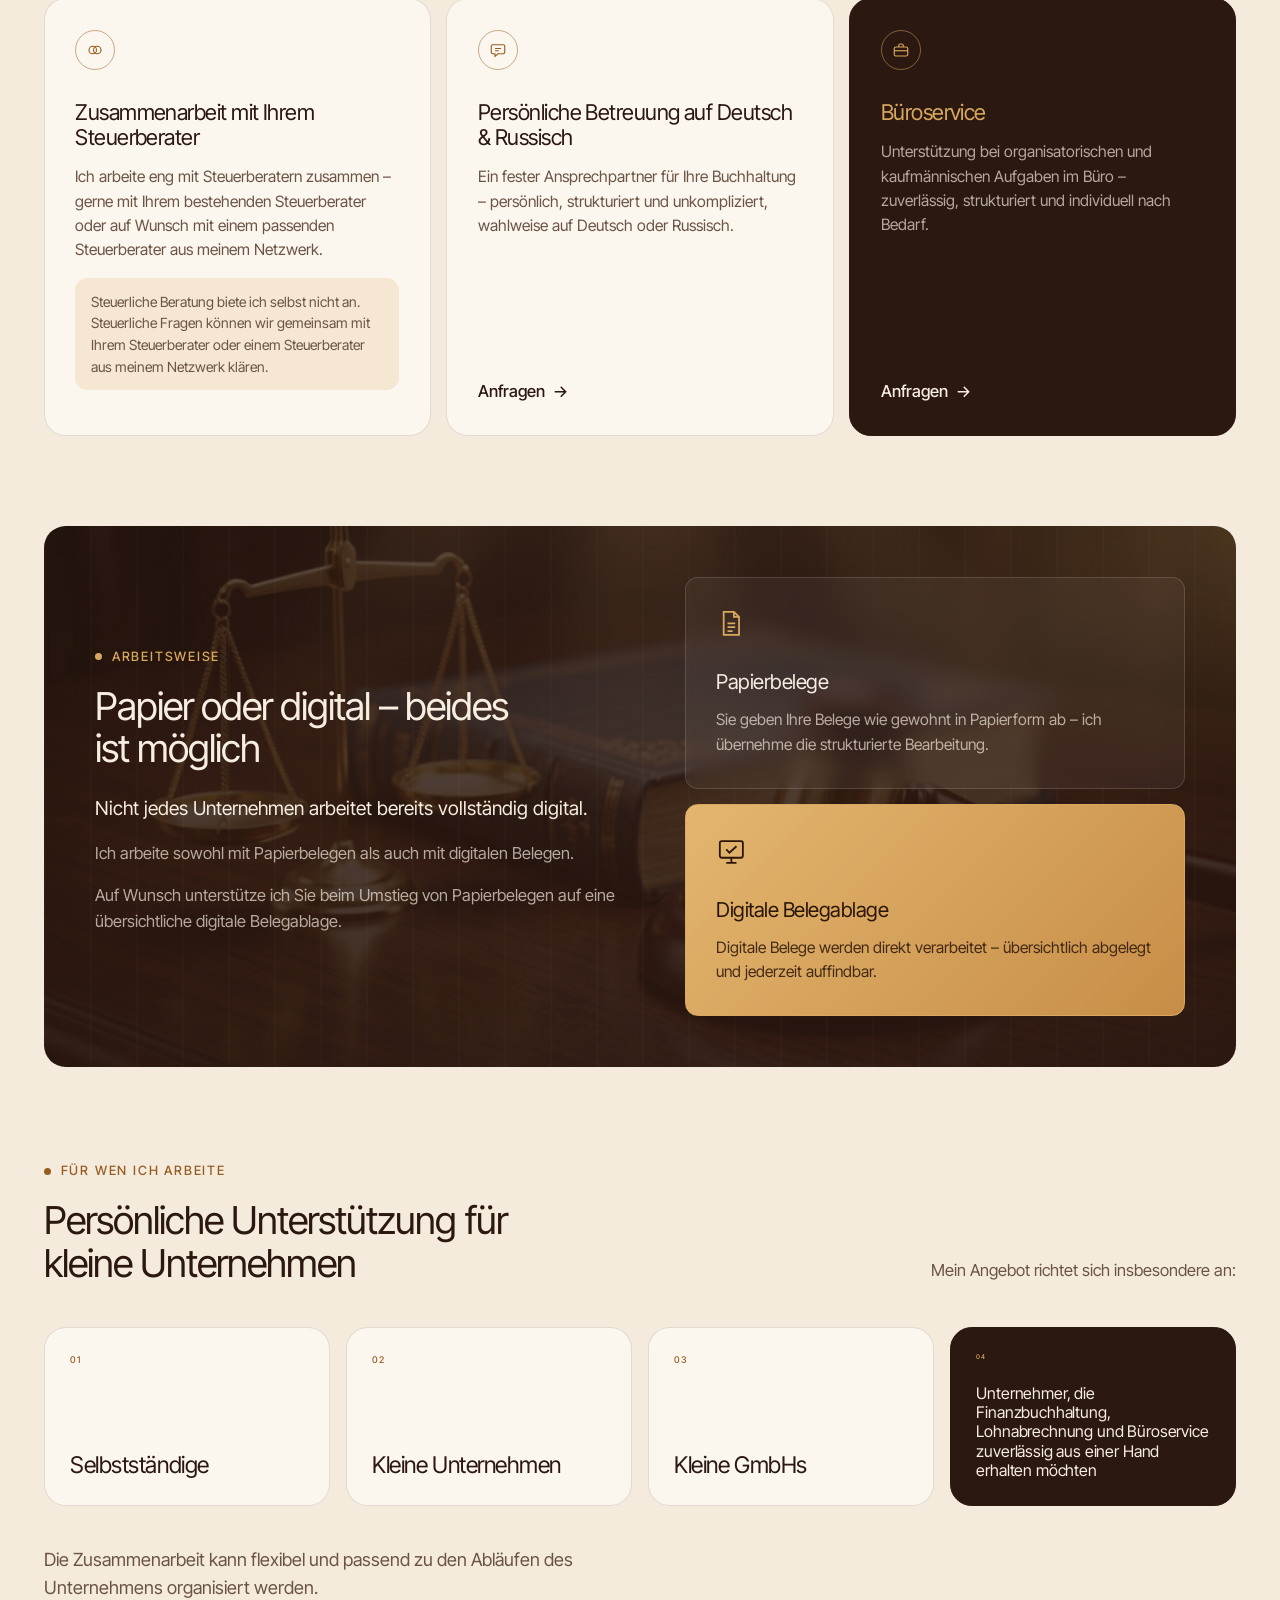
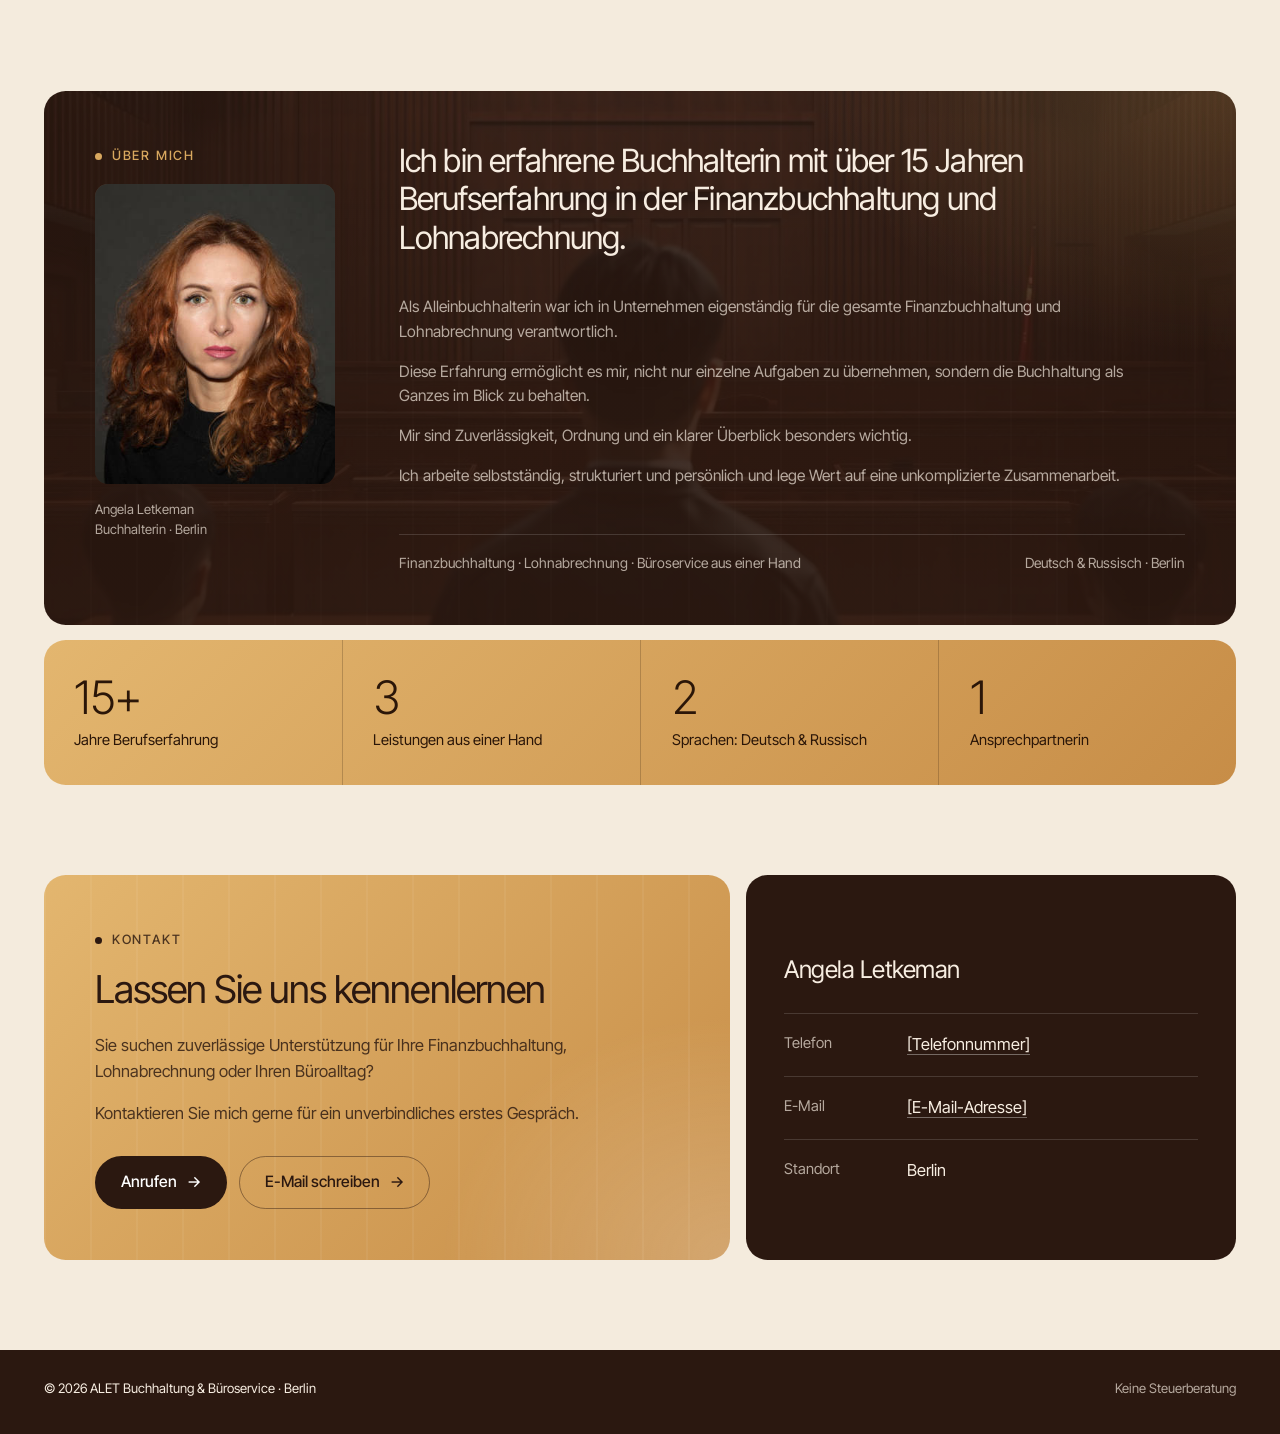
==== commit 5f83f8df: "index2: caramel-gold accent and chocolate dark surfaces instead of orange/black Co-Authored-By: Clau" ====
--- a/index2.html
+++ b/index2.html
@@ -24,7 +24,7 @@
       <a href="#zielgruppe">Für wen</a>
       <a href="#ueber-mich">Über mich</a>
     </nav>
-    <a href="#kontakt" class="btn btn-orange btn-sm">Kontakt <span aria-hidden="true">↗</span></a>
+    <a href="#kontakt" class="btn btn-gold btn-sm">Kontakt <span aria-hidden="true">↗</span></a>
   </div>
 </header>
 
@@ -41,7 +41,7 @@
       <div class="hero-main">
         <h1>Finanzbuchhaltung, Lohnabrechnung<br>&amp; Büroservice <span class="accent">aus einer&nbsp;Hand</span></h1>
         <div class="hero-actions">
-          <a href="#kontakt" class="btn btn-orange">Kontakt aufnehmen <span aria-hidden="true">→</span></a>
+          <a href="#kontakt" class="btn btn-gold">Kontakt aufnehmen <span aria-hidden="true">→</span></a>
           <a href="#leistungen" class="btn btn-ghost">Leistungen ansehen</a>
         </div>
       </div>
--- a/styles2.css
+++ b/styles2.css
@@ -1,17 +1,20 @@
 :root {
-  --dark: #0e0e10;
-  --dark-2: #17171a;
-  --dark-3: #1f1f23;
-  --cream: #f3efe8;
-  --cream-card: #fbf9f5;
-  --ink: #17140f;
-  --ink-soft: #5f5850;
-  --on-dark: #f4efe8;
-  --on-dark-soft: rgba(244, 239, 232, .66);
+  --dark: #2b1810;
+  --dark-2: #3a2118;
+  --dark-3: #47291d;
+  --cream: #f4ebdd;
+  --cream-card: #fbf6ee;
+  --ink: #2b1810;
+  --ink-soft: #6b5444;
+  --on-dark: #f7ede1;
+  --on-dark-soft: rgba(247, 237, 225, .68);
   --line-dark: rgba(255, 255, 255, .14);
-  --line-light: rgba(23, 20, 15, .12);
-  --orange: #ff6a1a;
-  --orange-hover: #ff8040;
+  --line-light: rgba(43, 24, 16, .12);
+  --gold: #d9a85f;
+  --gold-deep: #985c20;
+  --gold-grad: linear-gradient(135deg, #e3b66f 0%, #c78d47 100%);
+  --on-gold: #2b1608;
+  --gold-hover: #e6bb74;
   --radius: clamp(18px, 1.7vw, 36px);
   --radius-sm: clamp(12px, 1vw, 20px);
   --gutter: clamp(16px, 3.4vw, 88px);
@@ -46,7 +49,7 @@
   position: sticky;
   top: 0;
   z-index: 20;
-  background: rgba(243, 239, 232, .92);
+  background: rgba(244, 235, 221, .92);
   backdrop-filter: blur(12px);
   color: var(--ink);
 }
@@ -80,14 +83,14 @@
   white-space: nowrap;
 }
 .btn-sm { padding: 0.6em 1.2em; font-size: 0.875em; }
-.btn-orange { background: var(--orange); color: #fff; }
-.btn-orange:hover { background: var(--orange-hover); }
-.btn-ghost { border-color: rgba(255, 255, 255, .35); color: #fff; background: rgba(0, 0, 0, .25); }
+.btn-gold { background: var(--gold-grad); color: var(--on-gold); }
+.btn-gold:hover { background: var(--gold-hover); }
+.btn-ghost { border-color: rgba(255, 255, 255, .35); color: #fff; background: rgba(43, 24, 16, .3); }
 .btn-ghost:hover { border-color: #fff; background: rgba(255, 255, 255, .1); }
 .btn-dark { background: var(--dark); color: #fff; }
-.btn-dark:hover { background: #2a2a2e; }
-.btn-ghost-dark { border-color: rgba(14, 14, 16, .45); color: var(--dark); }
-.btn-ghost-dark:hover { background: rgba(14, 14, 16, .1); border-color: var(--dark); }
+.btn-dark:hover { background: #4a2c1f; }
+.btn-ghost-dark { border-color: rgba(43, 24, 16, .45); color: var(--dark); }
+.btn-ghost-dark:hover { background: rgba(43, 24, 16, .1); border-color: var(--dark); }
 
 /* Eyebrow */
 .eyebrow {
@@ -99,9 +102,9 @@
   font-weight: 500;
   letter-spacing: 0.14em;
   text-transform: uppercase;
-  color: var(--orange);
-}
-.eyebrow::before { content: ""; width: 7px; height: 7px; border-radius: 50%; background: var(--orange); }
+  color: var(--gold-deep);
+}
+.eyebrow::before { content: ""; width: 7px; height: 7px; border-radius: 50%; background: var(--gold-deep); }
 .eyebrow-dark { color: var(--dark); }
 .eyebrow-dark::before { background: var(--dark); }
 
@@ -109,23 +112,23 @@
 .hero-wrap { padding: 0 var(--gutter); background: var(--cream); }
 .hero {
   position: relative;
-  min-height: max(620px, calc(100svh - clamp(64px, 5vw, 96px) - 16px));
-  padding: clamp(32px, 4vw, 96px) var(--gutter) clamp(24px, 2.4vw, 56px);
+  height: calc(100svh - clamp(64px, 5vw, 96px) - 16px);
+  padding: clamp(16px, 4.5vh, 96px) var(--gutter) clamp(14px, 3vh, 56px);
   border-radius: var(--radius);
   color: #fff;
   display: flex;
   flex-direction: column;
   justify-content: space-between;
-  gap: clamp(40px, 5vw, 96px);
+  gap: clamp(10px, 3vh, 96px);
   overflow: hidden;
   background:
-    radial-gradient(ellipse 55% 65% at 78% 15%, rgba(255, 106, 26, .28), transparent 70%),
-    radial-gradient(ellipse 50% 60% at 12% 100%, rgba(255, 106, 26, .22), transparent 70%),
+    radial-gradient(ellipse 55% 65% at 78% 15%, rgba(217, 168, 95, .28), transparent 70%),
+    radial-gradient(ellipse 50% 60% at 12% 100%, rgba(217, 168, 95, .22), transparent 70%),
     repeating-linear-gradient(90deg, rgba(255,255,255,.028) 0 2px, transparent 2px 46px),
-    linear-gradient(to top, rgba(10, 10, 12, .88) 0%, transparent 62%),
-    linear-gradient(160deg, rgba(40, 28, 22, .55) 0%, rgba(24, 18, 15, .65) 55%, rgba(12, 10, 10, .85) 100%),
+    linear-gradient(to top, rgba(33, 17, 10, .88) 0%, transparent 62%),
+    linear-gradient(160deg, rgba(74, 42, 28, .5) 0%, rgba(50, 28, 18, .62) 55%, rgba(33, 17, 10, .85) 100%),
     url("assets/hero.jpg") center 30% / cover no-repeat,
-    #17120f;
+    #2b1810;
 }
 .hero::after {
   content: "";
@@ -144,27 +147,27 @@
   padding: 0.55em 1.1em;
   border: 1px solid var(--line-dark);
   border-radius: 999px;
-  background: rgba(0, 0, 0, .3);
+  background: rgba(43, 24, 16, .4);
   backdrop-filter: blur(8px);
   font-size: 0.85em;
 }
-.dot { width: 8px; height: 8px; border-radius: 50%; background: var(--orange); box-shadow: 0 0 0 4px rgba(255, 106, 26, .25); }
+.dot { width: 8px; height: 8px; border-radius: 50%; background: var(--gold); box-shadow: 0 0 0 4px rgba(217, 168, 95, .25); }
 .hero-note { max-width: 24em; text-align: right; font-size: 0.95em; color: rgba(255,255,255,.82); margin: 0; }
-.hero h1 { font-size: clamp(30px, 4.6vw, 112px); line-height: 1.04; letter-spacing: -0.035em; max-width: 14em; }
-.accent { color: var(--orange); }
-.hero-actions { display: flex; flex-wrap: wrap; gap: 14px; margin-top: clamp(24px, 2.4vw, 56px); }
+.hero h1 { font-size: clamp(24px, min(4.6vw, 8.6vh), 112px); line-height: 1.04; letter-spacing: -0.035em; max-width: 14em; }
+.accent { color: var(--gold); }
+.hero-actions { display: flex; flex-wrap: wrap; gap: 14px; margin-top: clamp(12px, 3vh, 56px); }
 .hero-facts {
   margin: 0;
   display: grid;
   grid-template-columns: repeat(4, 1fr);
   border: 1px solid var(--line-dark);
   border-radius: var(--radius-sm);
-  background: rgba(14, 14, 16, .55);
+  background: rgba(43, 24, 16, .55);
   backdrop-filter: blur(14px);
 }
-.hero-facts div { padding: clamp(16px, 1.6vw, 40px) clamp(16px, 2vw, 48px); border-left: 1px solid var(--line-dark); }
+.hero-facts div { padding: clamp(8px, 2vh, 40px) clamp(16px, 2vw, 48px); border-left: 1px solid var(--line-dark); }
 .hero-facts div:first-child { border-left: 0; }
-.hero-facts dt { font-size: clamp(22px, 2.2vw, 52px); font-weight: 300; letter-spacing: -0.03em; line-height: 1.1; }
+.hero-facts dt { font-size: clamp(18px, min(2.2vw, 4.4vh), 52px); font-weight: 300; letter-spacing: -0.03em; line-height: 1.1; }
 .hero-facts dd { margin: 0.4em 0 0; font-size: 0.8em; color: var(--on-dark-soft); }
 
 /* Light sections */
@@ -191,16 +194,16 @@
 }
 .card:hover { transform: translateY(-4px); box-shadow: 0 18px 40px -22px rgba(23, 20, 15, .35); }
 .card-dark { background: var(--dark); color: var(--on-dark); border-color: var(--dark); }
-.card.card-dark h3 { color: var(--orange); }
+.card.card-dark h3 { color: var(--gold); }
 .card.card-dark p { color: var(--on-dark-soft); }
-.card.card-dark .card-link:hover { color: var(--orange); }
+.card.card-dark .card-link:hover { color: var(--gold); }
 .card-icon {
   width: clamp(40px, 3vw, 64px);
   height: clamp(40px, 3vw, 64px);
   margin-bottom: clamp(20px, 2.4vw, 56px);
   padding: 10px;
-  color: var(--orange);
-  border: 1px solid rgba(255, 106, 26, .45);
+  color: var(--gold-deep);
+  border: 1px solid rgba(152, 92, 32, .5);
   border-radius: 50%;
 }
 .card-icon svg { width: 100%; height: 100%; display: block; }
@@ -211,7 +214,7 @@
   margin-top: auto;
   padding: 0.9em 1.1em;
   border-radius: var(--radius-sm);
-  background: rgba(255, 106, 26, .1);
+  background: rgba(217, 168, 95, .2);
   font-size: 0.85em;
 }
 .card-link {
@@ -223,7 +226,7 @@
   gap: 8px;
   align-items: center;
 }
-.card-link:hover { color: var(--orange); }
+.card-link:hover { color: var(--gold-deep); }
 .check-list { display: grid; gap: 0.9em; font-size: 0.95em; color: var(--ink-soft); }
 .check-list li { position: relative; padding-left: 1.7em; }
 .check-list li::before {
@@ -231,7 +234,7 @@
   position: absolute;
   left: 0; top: .7em;
   width: 0.9em; height: 1px;
-  background: var(--orange);
+  background: var(--gold-deep);
 }
 
 /* Dark panels */
@@ -239,9 +242,9 @@
 #arbeitsweise { padding-bottom: 0; }
 #arbeitsweise .panel {
   background:
-    radial-gradient(ellipse 50% 70% at 100% 0%, rgba(255, 106, 26, .22), transparent 70%),
-    repeating-linear-gradient(90deg, rgba(255,255,255,.025) 0 2px, transparent 2px 46px),
-    linear-gradient(180deg, rgba(14, 14, 16, .78), rgba(14, 14, 16, .9)),
+    radial-gradient(ellipse 50% 70% at 100% 0%, rgba(217, 168, 95, .22), transparent 70%),
+    repeating-linear-gradient(90deg, rgba(255,255,255,.017) 0 2px, transparent 2px 46px),
+    linear-gradient(180deg, rgba(43, 24, 16, .78), rgba(43, 24, 16, .9)),
     url("assets/arbeitsweise.jpg") center / cover no-repeat,
     url("assets/hero.jpg") center / cover no-repeat,
     var(--dark);
@@ -251,9 +254,9 @@
   border-radius: var(--radius);
   color: var(--on-dark);
   background:
-    radial-gradient(ellipse 50% 70% at 100% 0%, rgba(255, 106, 26, .22), transparent 70%),
-    repeating-linear-gradient(90deg, rgba(255,255,255,.025) 0 2px, transparent 2px 46px),
-    linear-gradient(180deg, rgba(14, 14, 16, .82), rgba(14, 14, 16, .92)),
+    radial-gradient(ellipse 50% 70% at 100% 0%, rgba(217, 168, 95, .22), transparent 70%),
+    repeating-linear-gradient(90deg, rgba(255,255,255,.007) 0 2px, transparent 2px 46px),
+    linear-gradient(180deg, rgba(43, 24, 16, .82), rgba(43, 24, 16, .92)),
     url("assets/hero.jpg") center / cover no-repeat,
     var(--dark);
   display: grid;
@@ -271,12 +274,12 @@
   background: rgba(255, 255, 255, .05);
   backdrop-filter: blur(10px);
 }
-.format-card svg { width: clamp(30px, 2.4vw, 52px); height: auto; color: var(--orange); margin-bottom: 1.2em; }
+.format-card svg { width: clamp(30px, 2.4vw, 52px); height: auto; color: var(--gold); margin-bottom: 1.2em; }
 .format-card h3 { font-size: clamp(19px, 1.6vw, 34px); margin-bottom: 0.5em; }
 .format-card p { margin: 0; font-size: 0.95em; }
-.format-card-accent { background: var(--orange); border-color: var(--orange); }
-.format-card-accent svg { color: #fff; }
-.format-card-accent p { color: rgba(255, 255, 255, .92); }
+.format-card-accent { background: var(--gold-grad); border-color: var(--gold); }
+.format-card-accent svg, .format-card-accent h3 { color: var(--on-gold); }
+.format-card-accent p { color: rgba(43, 22, 8, .86); }
 
 /* Audience */
 .audience { display: grid; grid-template-columns: repeat(4, 1fr); gap: clamp(12px, 1.2vw, 28px); }
@@ -294,7 +297,7 @@
   line-height: 1.2;
   letter-spacing: -0.02em;
 }
-.audience span { font-size: 0.4em; font-weight: 500; letter-spacing: .1em; color: var(--orange); }
+.audience span { font-size: 0.4em; font-weight: 500; letter-spacing: .1em; color: var(--gold-deep); }
 .audience .audience-wide { background: var(--dark); color: var(--on-dark); border-color: var(--dark); font-size: clamp(16px, 1.2vw, 26px); letter-spacing: -0.01em; }
 .closing { margin: clamp(28px, 3vw, 72px) 0 0; max-width: 34em; font-size: 1.1em; color: var(--ink-soft); }
 
@@ -310,7 +313,7 @@
   position: relative;
   overflow: hidden;
   border-radius: var(--radius-sm);
-  background: linear-gradient(160deg, #4a3a30, #17120f);
+  background: linear-gradient(160deg, #5a3b2c, #2b1810);
 }
 .about-portrait span { font-size: clamp(32px, 2.5vw, 56px); letter-spacing: .1em; font-weight: 300; color: rgba(255,255,255,.55); }
 .about-portrait img { position: absolute; inset: 0; width: 100%; height: 100%; object-fit: cover; object-position: center 20%; }
@@ -334,10 +337,10 @@
   display: grid;
   grid-template-columns: repeat(4, 1fr);
   border-radius: var(--radius);
-  background: var(--orange);
-  color: #fff;
-}
-.stats-strip div { padding: clamp(22px, 2.6vw, 64px) clamp(18px, 2.4vw, 60px); border-left: 1px solid rgba(255, 255, 255, .35); }
+  background: var(--gold-grad);
+  color: var(--on-gold);
+}
+.stats-strip div { padding: clamp(22px, 2.6vw, 64px) clamp(18px, 2.4vw, 60px); border-left: 1px solid rgba(43, 22, 8, .22); }
 .stats-strip div:first-child { border-left: 0; }
 .stats-strip dt { font-size: clamp(32px, 3.6vw, 90px); font-weight: 300; letter-spacing: -0.03em; line-height: 1; }
 .stats-strip dd { margin: 0.6em 0 0; font-size: 0.9em; }
@@ -351,11 +354,11 @@
   background:
     radial-gradient(ellipse 60% 90% at 100% 100%, rgba(255, 255, 255, .22), transparent 70%),
     repeating-linear-gradient(90deg, rgba(255,255,255,.05) 0 2px, transparent 2px 46px),
-    var(--orange);
+    var(--gold-grad);
   color: var(--dark);
 }
 .cta-card h2 { margin-bottom: 0.6em; color: var(--dark); }
-.cta-card p { max-width: 32em; color: rgba(14, 14, 16, .82); }
+.cta-card p { max-width: 32em; color: rgba(43, 24, 16, .82); }
 .contact-actions { display: flex; flex-wrap: wrap; gap: 12px; margin-top: 1.8em; }
 .contact-card {
   padding: clamp(28px, 3vw, 72px);
@@ -372,7 +375,7 @@
 .contact-list dt { color: var(--on-dark-soft); font-size: 0.9em; }
 .contact-list dd { margin: 0; }
 .contact-list a { text-decoration: none; border-bottom: 1px solid rgba(255, 255, 255, .35); }
-.contact-list a:hover { color: var(--orange); border-color: var(--orange); }
+.contact-list a:hover { color: var(--gold); border-color: var(--gold); }
 
 /* Footer */
 .site-footer { background: var(--dark); color: var(--on-dark); padding: 28px var(--gutter) 36px; font-size: 0.8em; }
@@ -395,7 +398,7 @@
   .hero-facts div:nth-child(n+3) { border-top: 1px solid var(--line-dark); }
   .stats-strip { grid-template-columns: 1fr 1fr; }
   .stats-strip div:nth-child(3) { border-left: 0; }
-  .stats-strip div:nth-child(n+3) { border-top: 1px solid rgba(255, 255, 255, .35); }
+  .stats-strip div:nth-child(n+3) { border-top: 1px solid rgba(43, 22, 8, .22); }
   .section-head { flex-direction: column; align-items: flex-start; }
 }
 
@@ -403,12 +406,38 @@
   :root { --gutter: 16px; }
   .header-inner { height: 64px; }
   .logo-sub { display: none; }
-  .hero { padding: 24px 20px 20px; min-height: calc(100svh - 64px - 16px); }
+  .hero { padding: clamp(16px, 3vh, 24px) 20px 16px; height: calc(100svh - 64px - 16px); }
   .hero-top { flex-direction: column; gap: 16px; }
   .hero-note { text-align: left; max-width: none; }
-  .hero-actions .btn { flex: 1; justify-content: center; }
+  .hero-actions { gap: 10px; }
+  .hero-actions .btn { flex: 1; justify-content: center; padding: 0.7em 1em; }
+  .hero-note { font-size: 0.9em; }
+  .hero-facts div { padding: clamp(8px, 1.6vh, 16px) 14px; }
+  .hero-facts dt { font-size: clamp(16px, 3.4vh, 26px); }
+  .hero-facts dd { font-size: 0.72em; }
   .cards, .audience { grid-template-columns: 1fr; }
   .audience li { min-height: 0; }
   .contact-list div { grid-template-columns: 1fr; gap: 2px; }
   .contact-actions .btn { flex: 1; justify-content: center; }
 }
+
+@media (max-width: 640px) and (max-height: 720px) {
+  .hero-note { display: none; }
+  .hero-facts div:nth-child(n+3) { display: none; }
+}
+
+@media (max-width: 640px) and (max-height: 540px) {
+  .hero-facts { display: none; }
+  .pill { font-size: 0.78em; }
+}
+
+@media (max-width: 640px) {
+  .stats-strip { grid-template-columns: repeat(2, minmax(0, 1fr)); }
+  .stats-strip div { padding: 18px 14px; min-width: 0; }
+  .stats-strip dd { overflow-wrap: anywhere; }
+}
+
+.panel .eyebrow { color: var(--gold); }
+.panel .eyebrow::before { background: var(--gold); }
+.card.card-dark .card-icon { color: var(--gold); border-color: rgba(217, 168, 95, .5); }
+.audience .audience-wide span { color: var(--gold); }
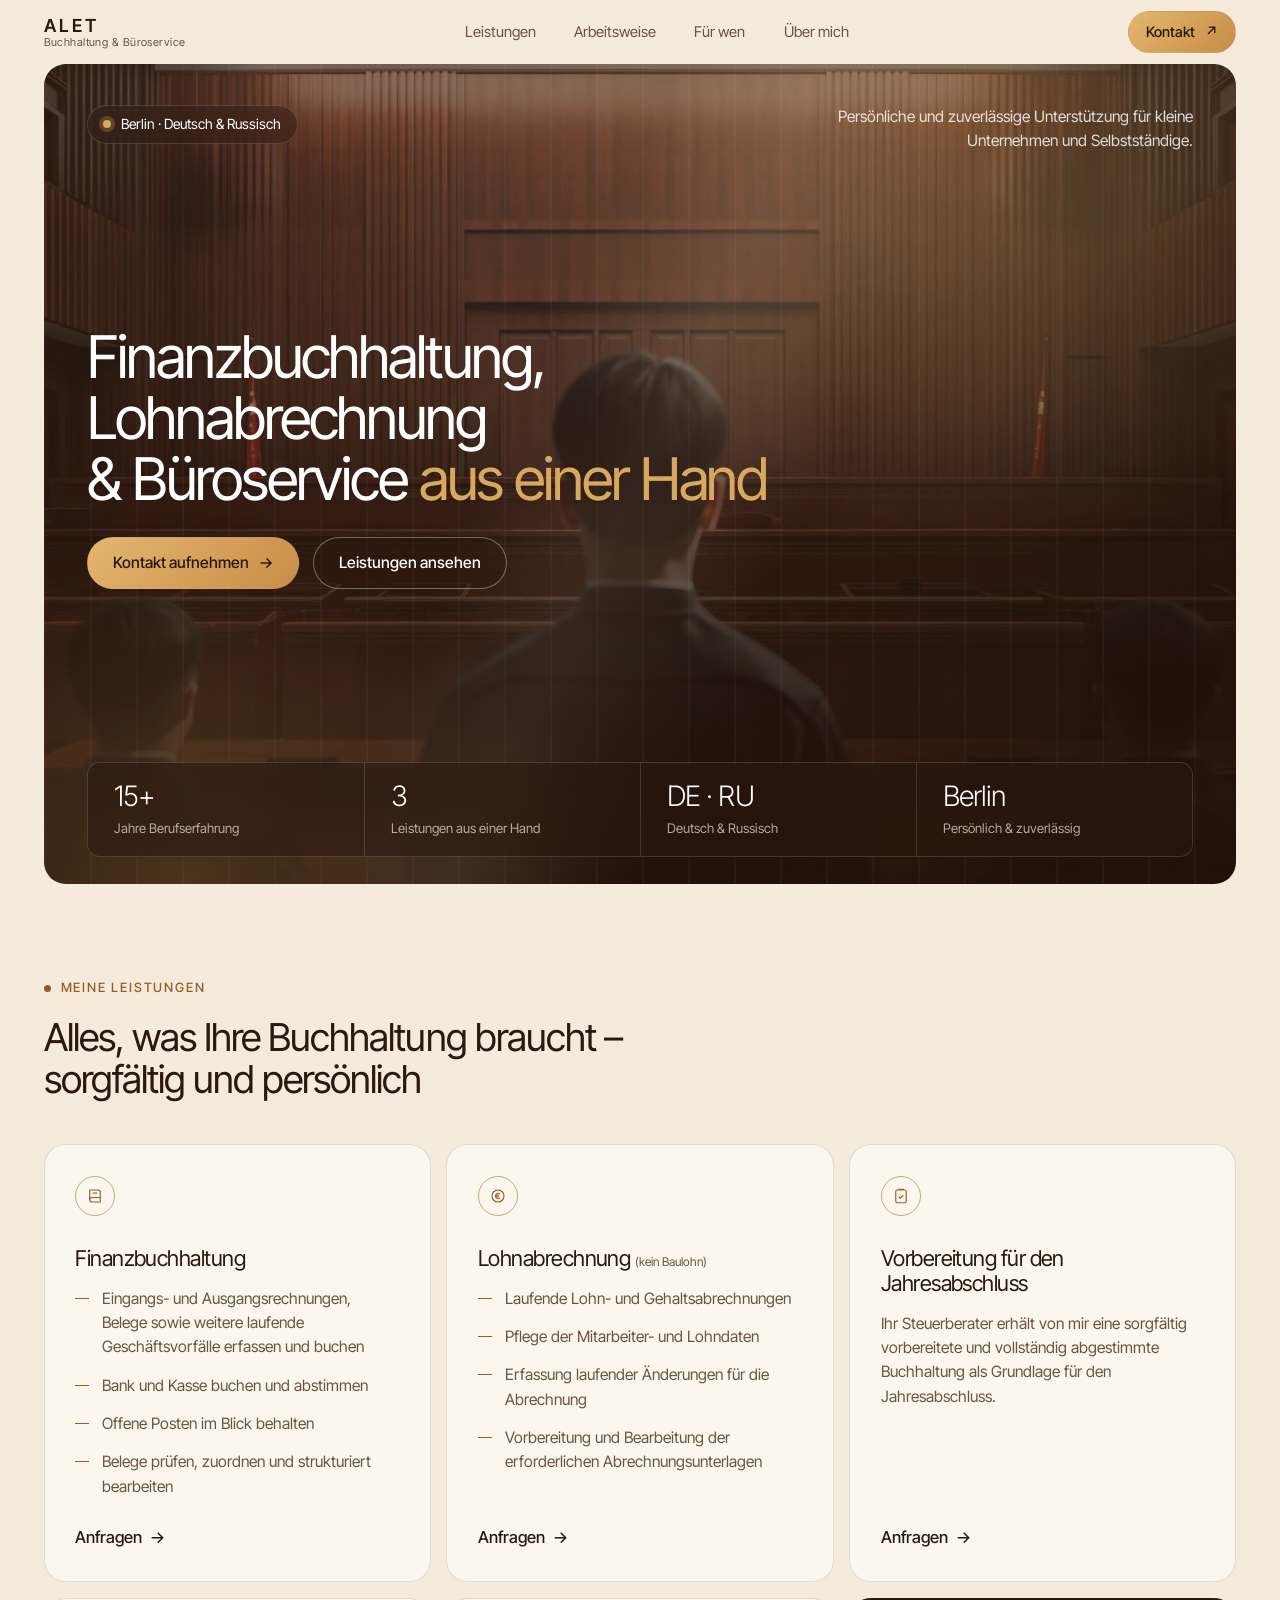
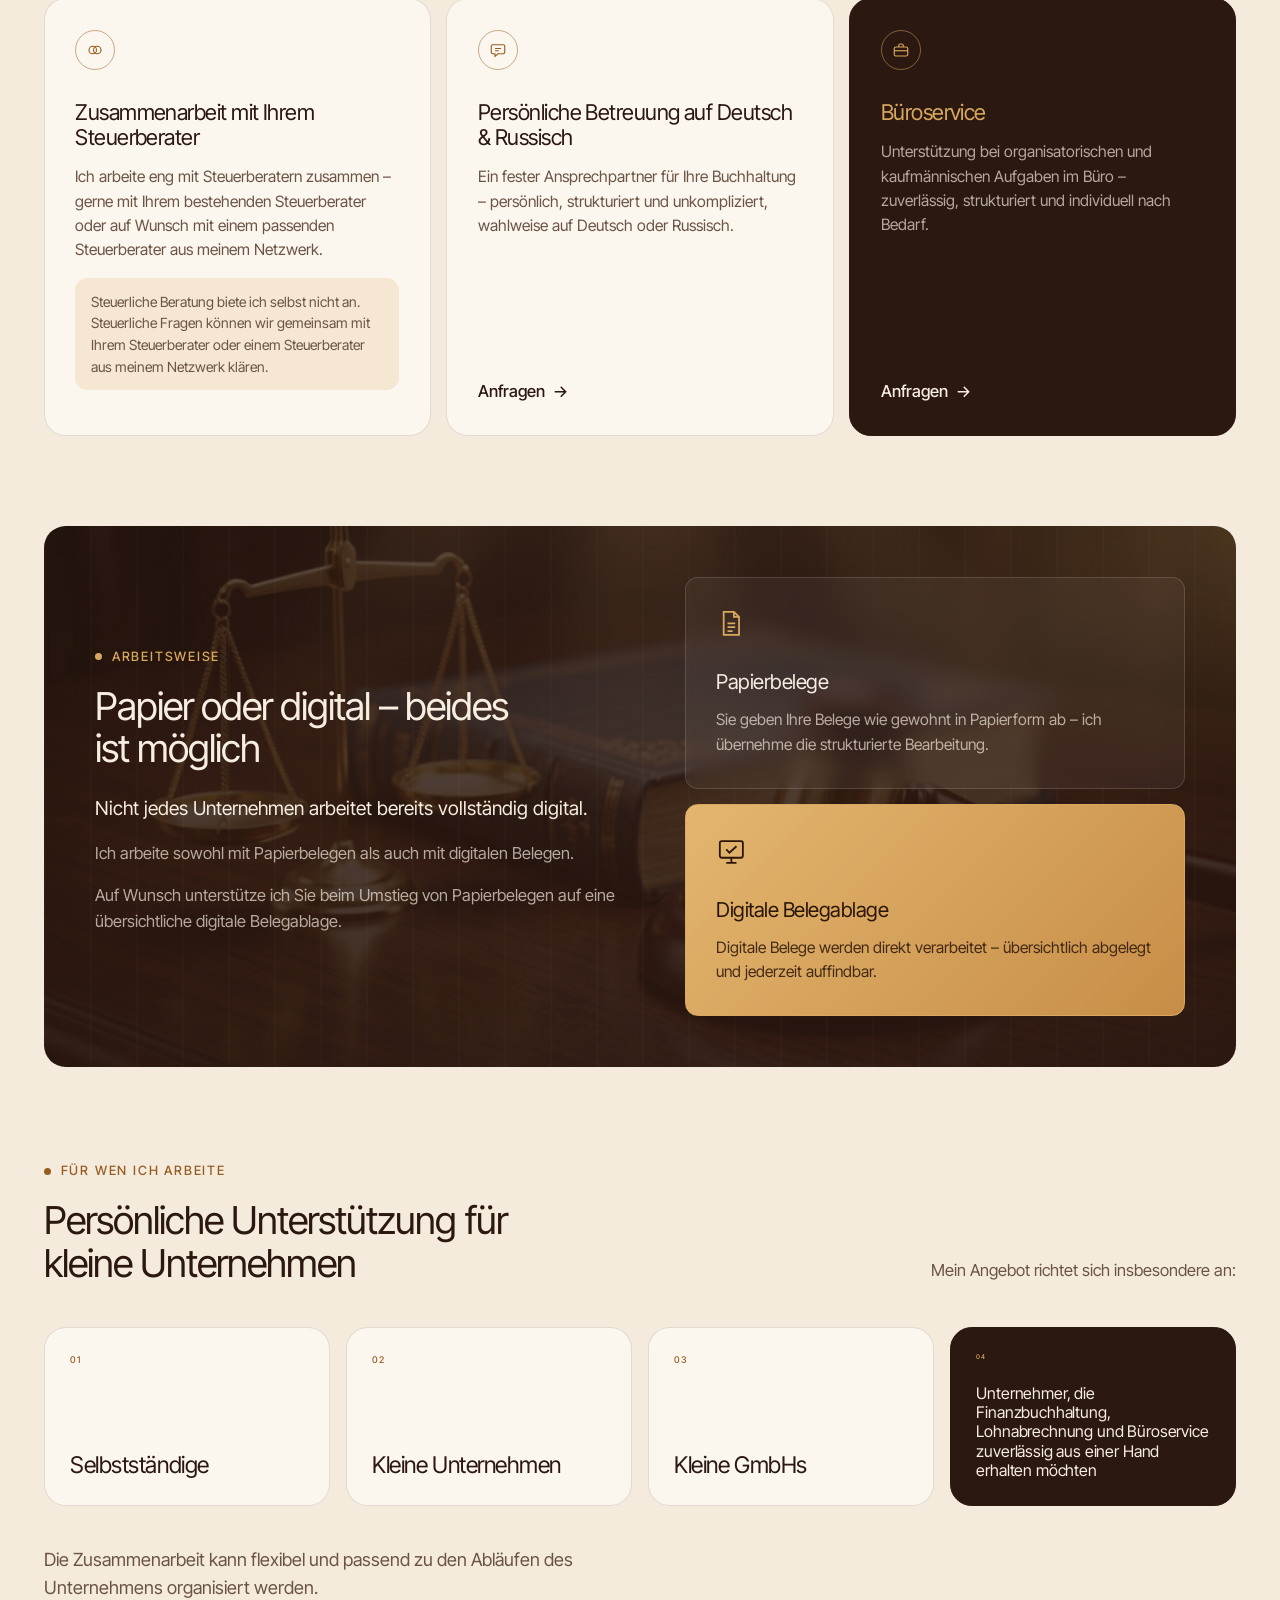
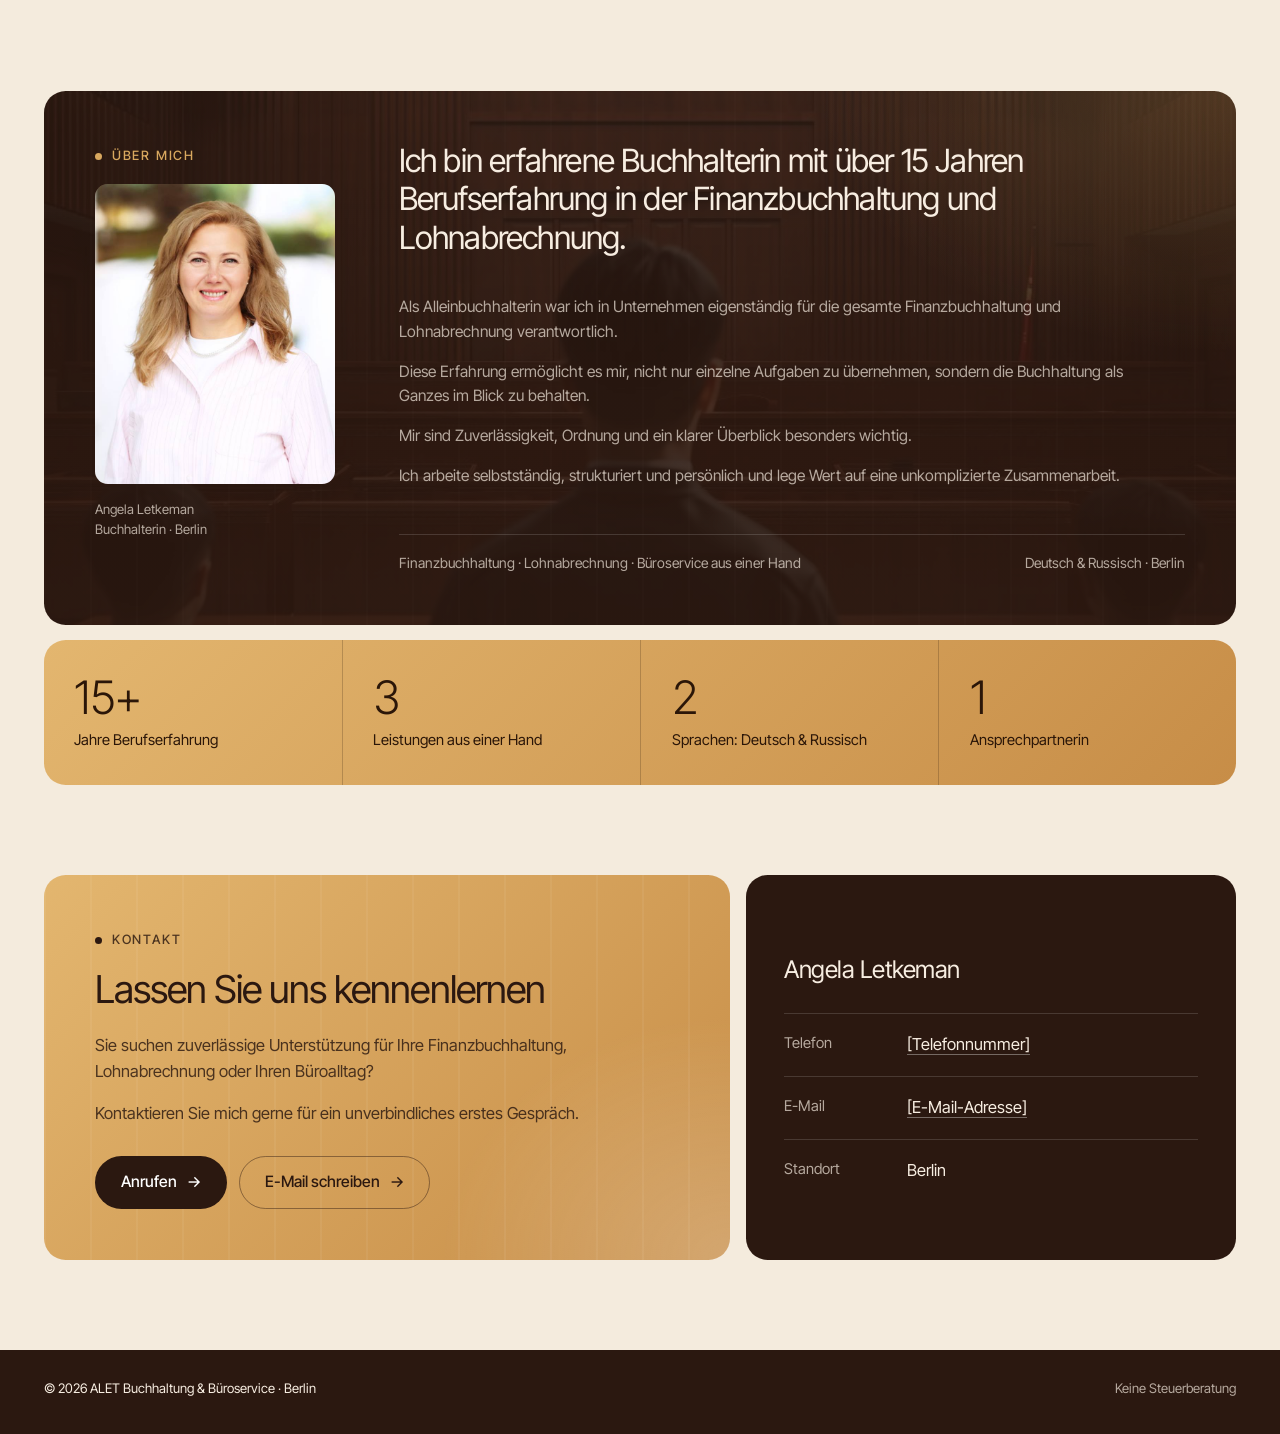
==== commit 9bbdb0c6: "index2: euro sign instead of dollar on the payroll icon Co-Authored-By: Claude Sonnet 5.5 <noreply@a" ====
--- a/index2.html
+++ b/index2.html
@@ -81,7 +81,7 @@
 
       <article class="card">
         <div class="card-icon" aria-hidden="true">
-          <svg viewBox="0 0 24 24" fill="none" stroke="currentColor" stroke-width="1.5"><circle cx="12" cy="12" r="8"/><path d="M14.5 9.2c-.5-.8-1.4-1.2-2.5-1.2-1.4 0-2.4.7-2.4 1.8 0 2.6 5 1.2 5 3.8 0 1.1-1.1 1.9-2.6 1.9-1.2 0-2.2-.5-2.7-1.4"/><path d="M12 6.5V8m0 8v1.5"/></svg>
+          <svg viewBox="0 0 24 24" fill="none" stroke="currentColor" stroke-width="1.5"><circle cx="12" cy="12" r="8"/><path d="M14.9 9.5A3.6 3.6 0 1 0 14.9 14.5"/><path d="M8.6 11h4.8M8.6 13h4.8"/></svg>
         </div>
         <h3>Lohnabrechnung <small>(kein Baulohn)</small></h3>
         <ul class="check-list">
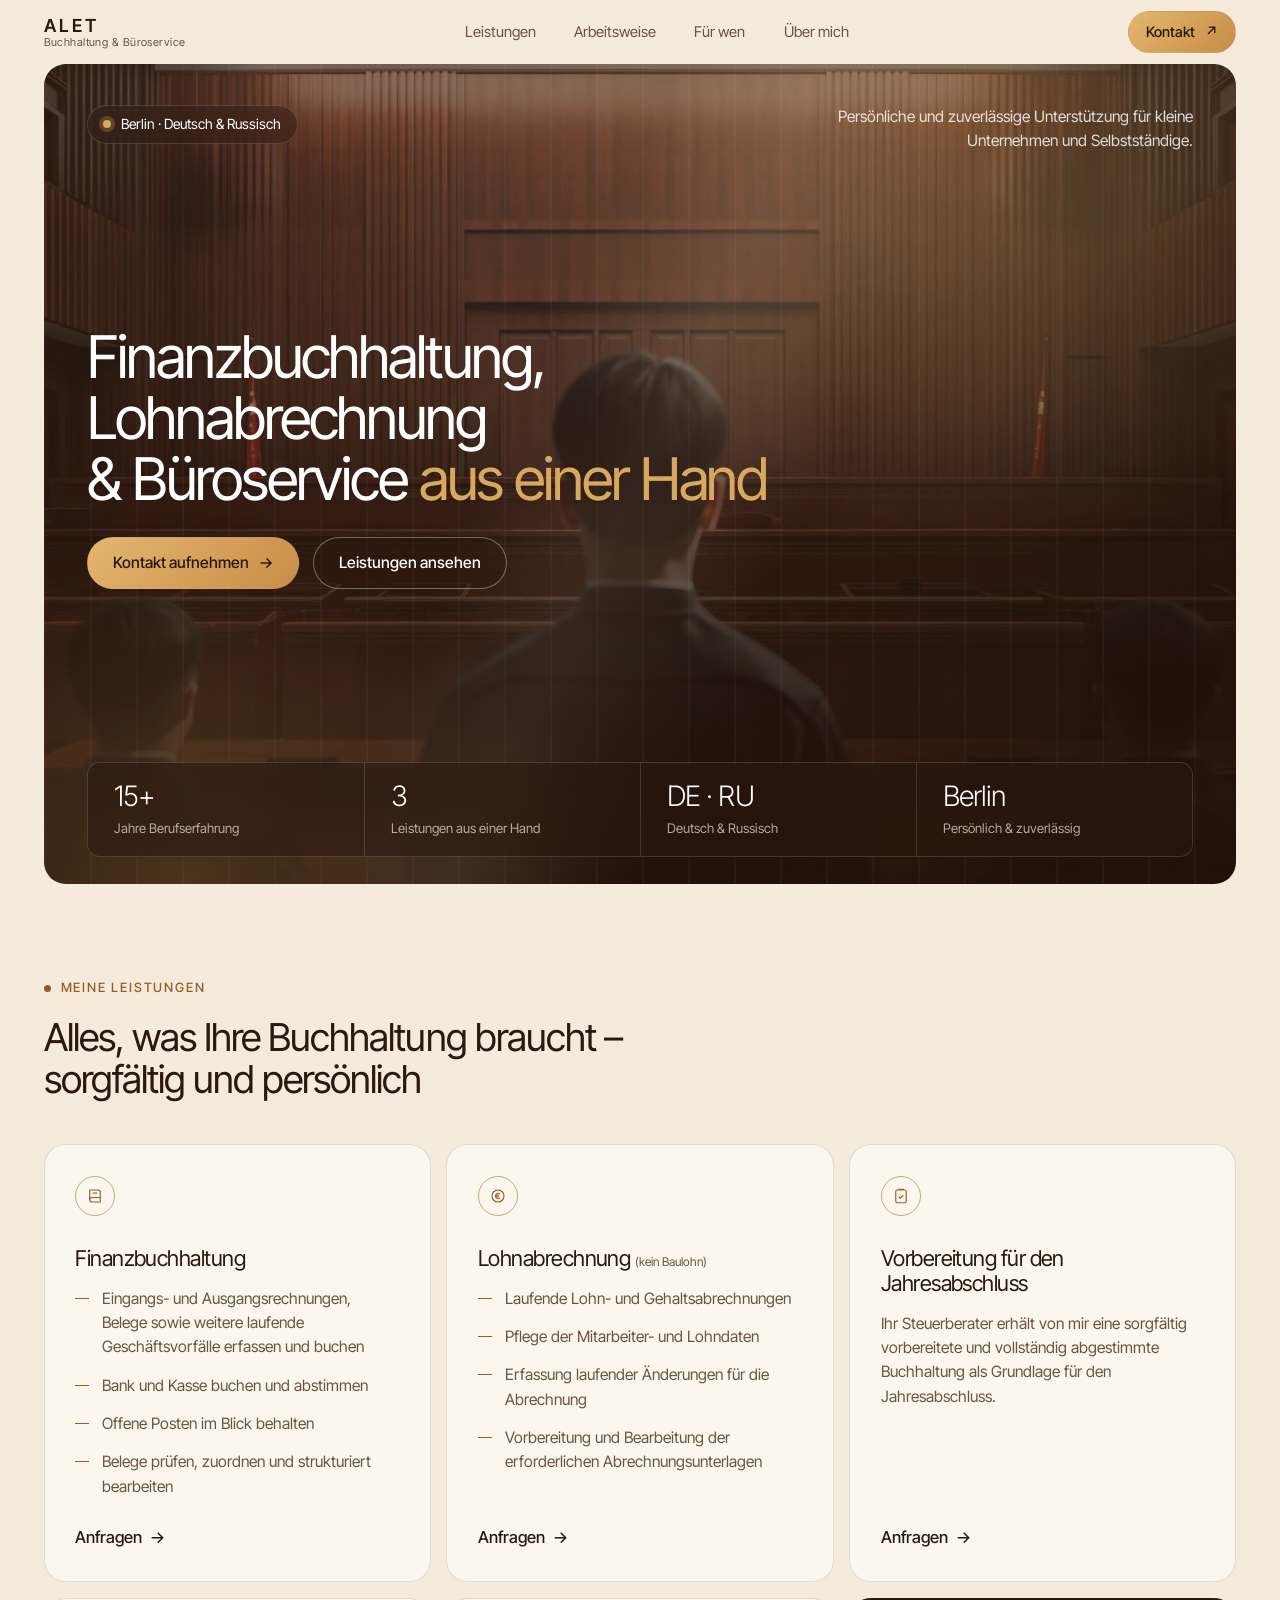
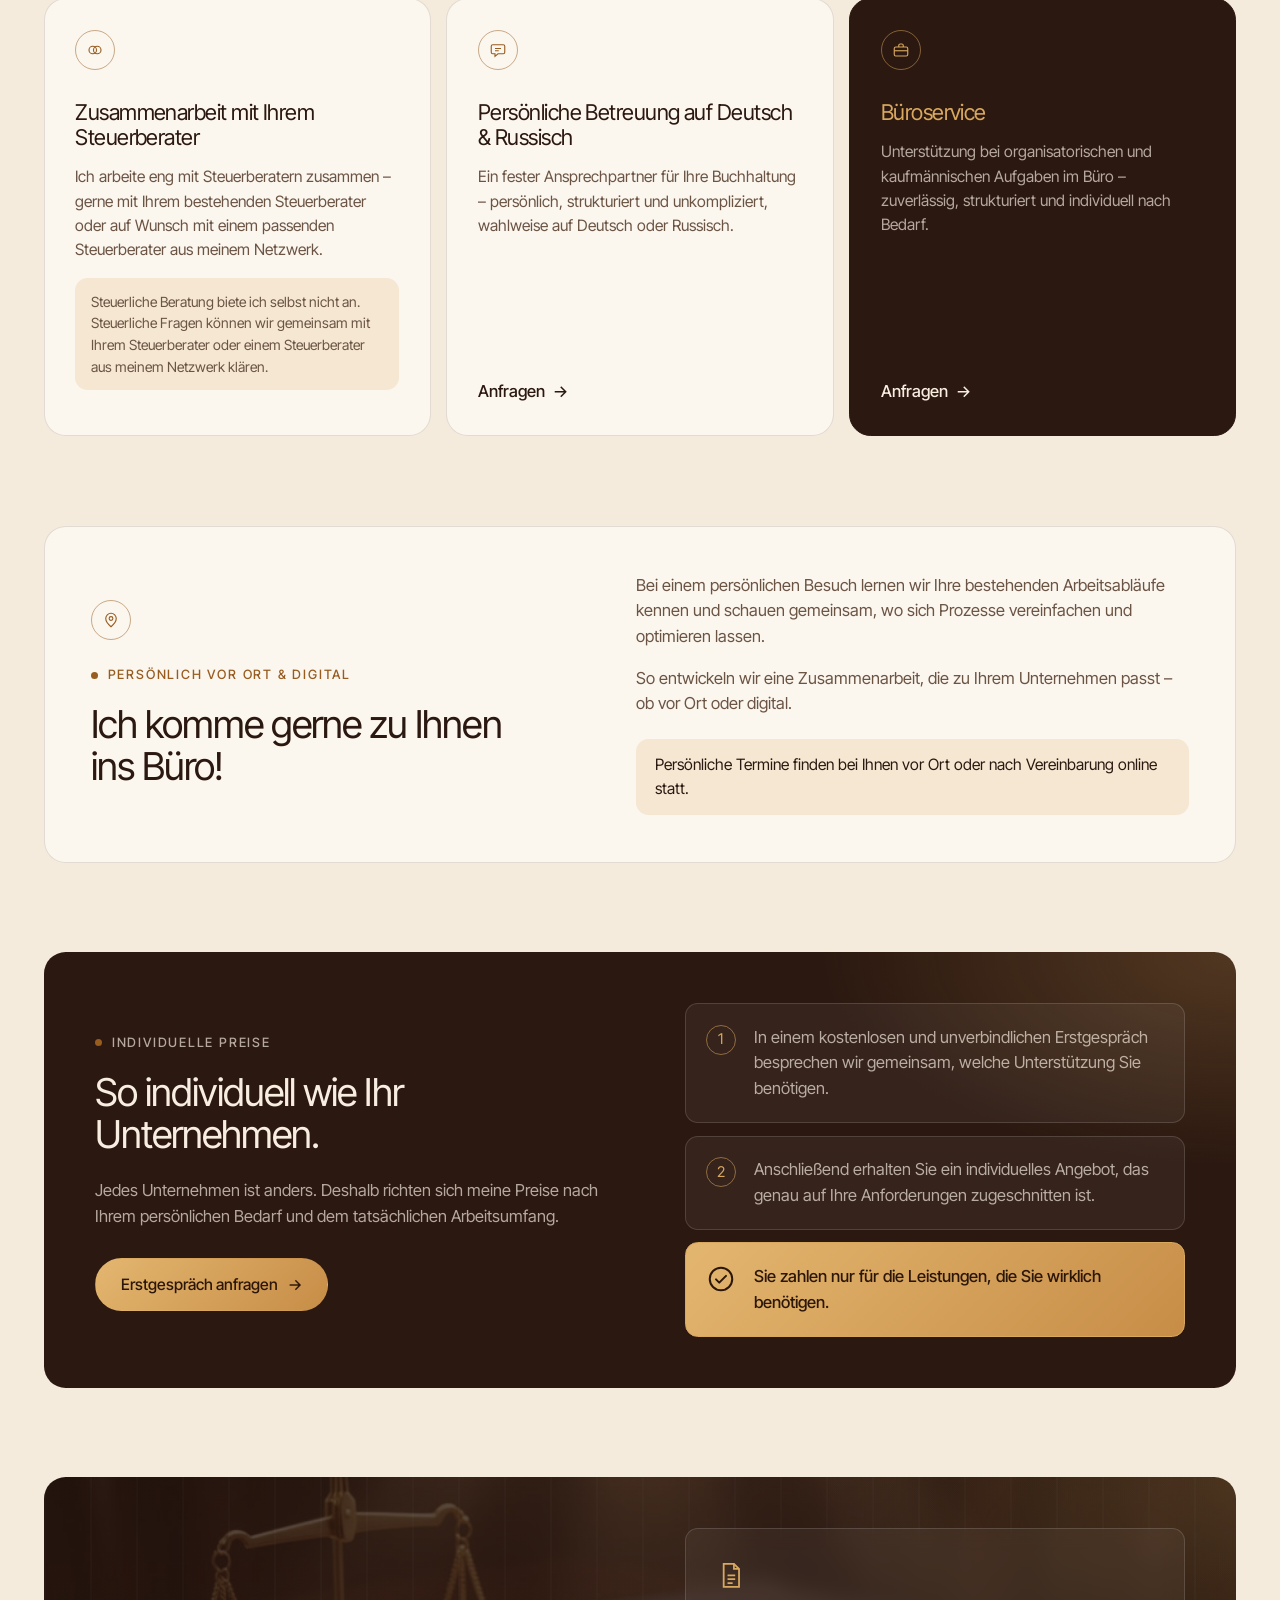
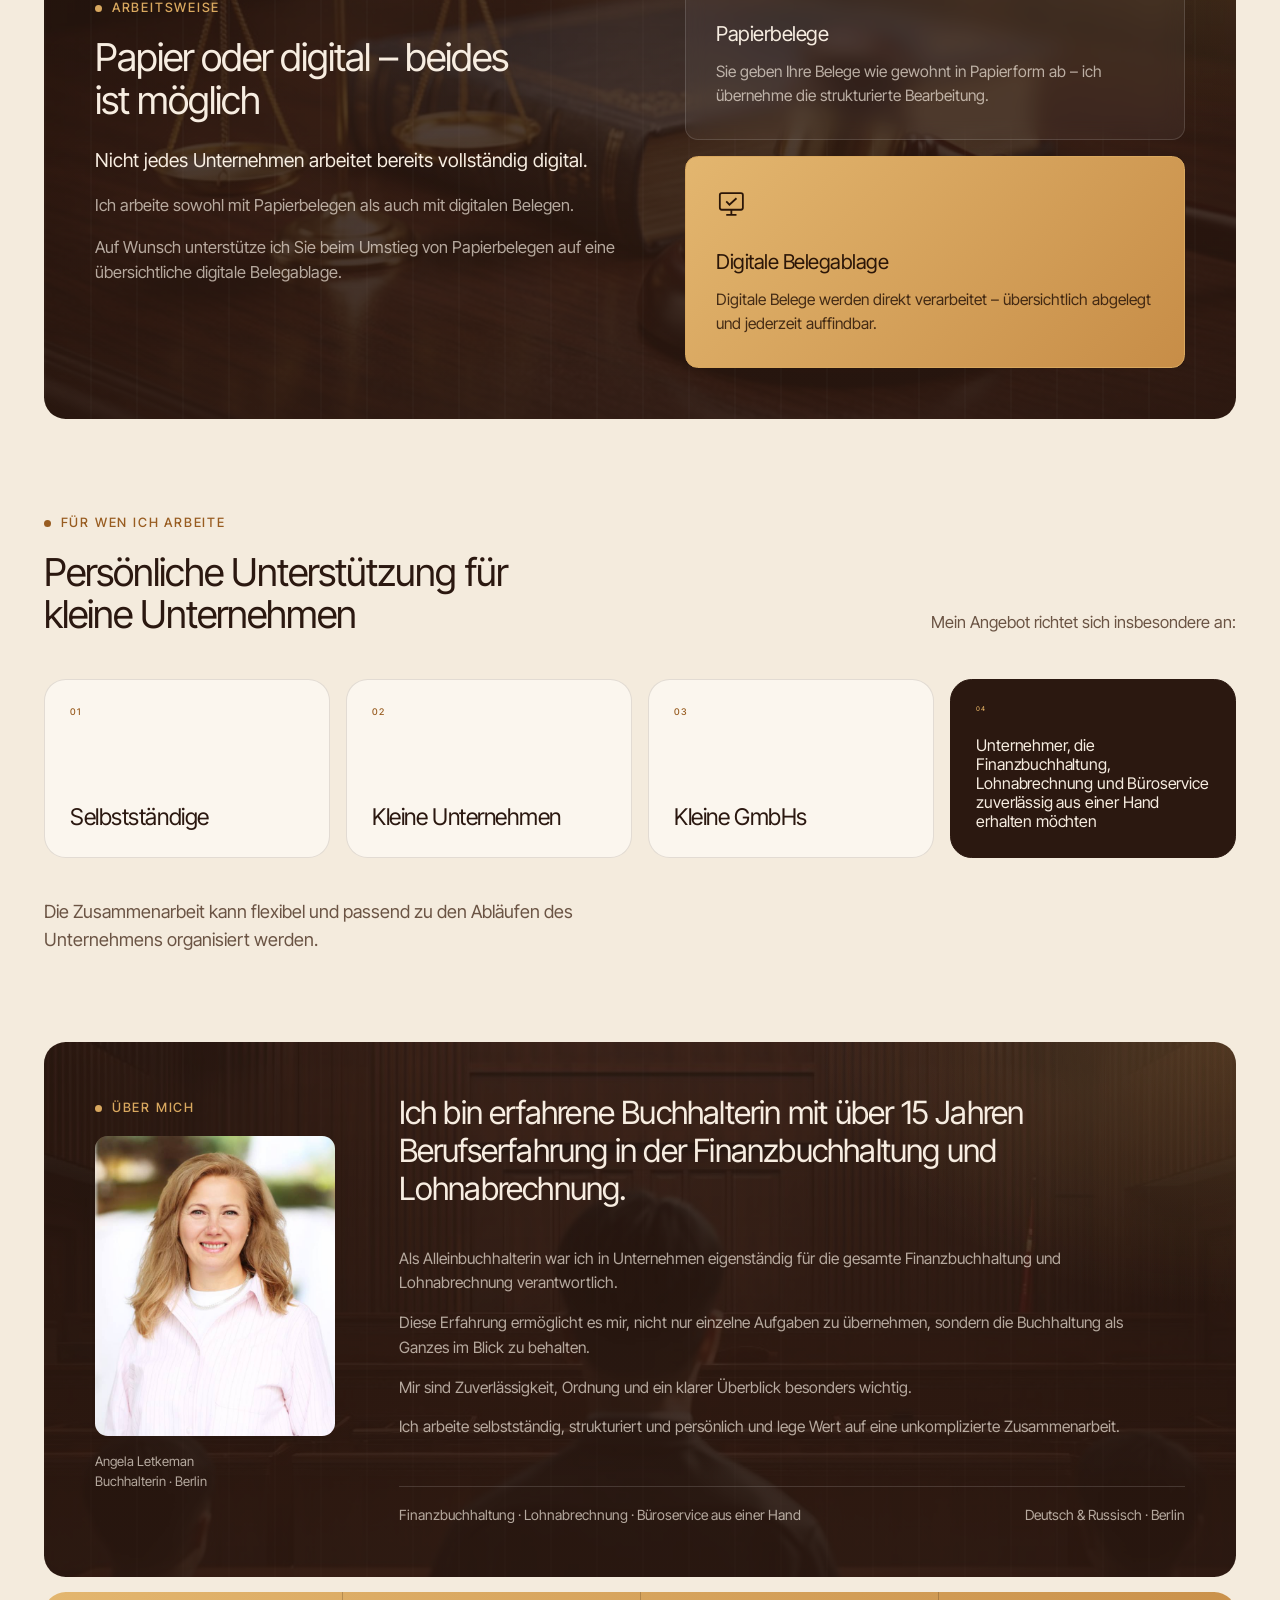
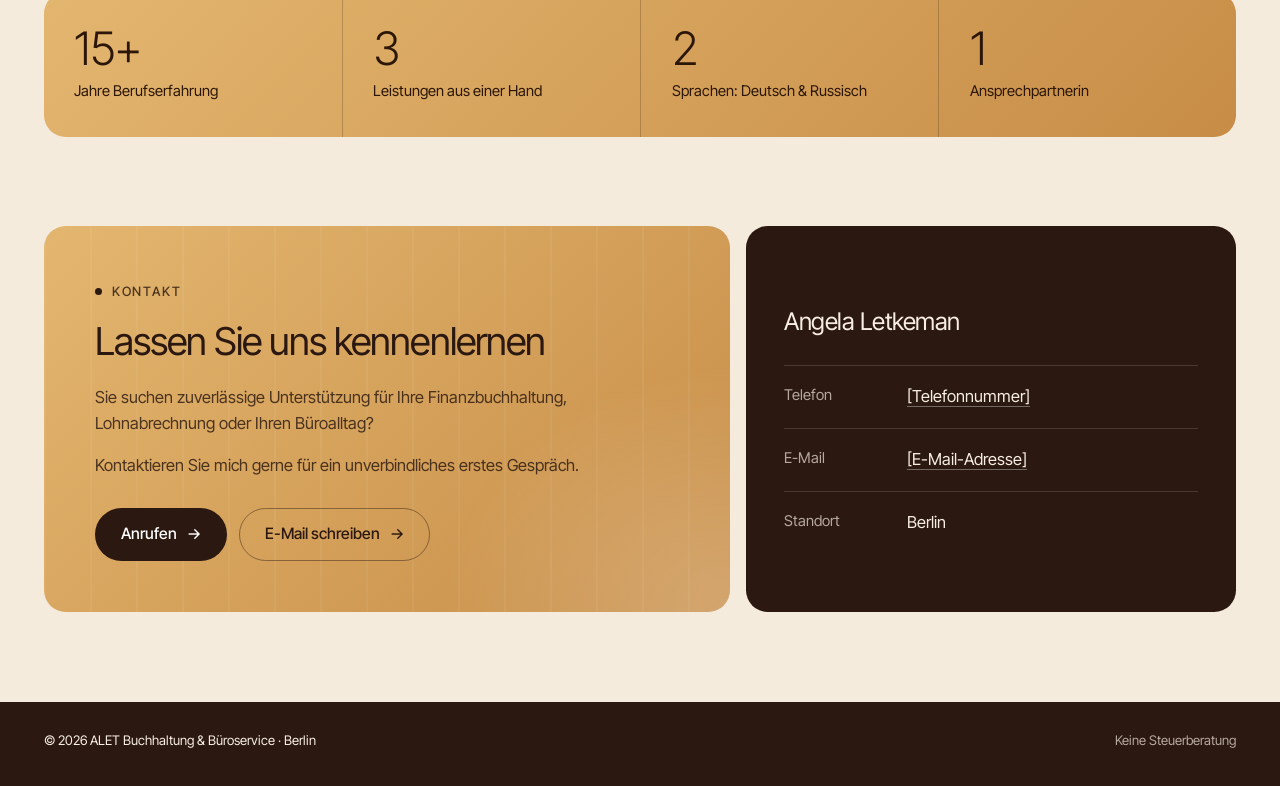
==== commit b2efe2ac: "index2: add "Persönlich vor Ort & digital" and "Individuelle Preise" blocks Co-Authored-By: Claude S" ====
--- a/index2.html
+++ b/index2.html
@@ -128,6 +128,50 @@
         <p>Unterstützung bei organisatorischen und kaufmännischen Aufgaben im Büro – zuverlässig, strukturiert und individuell nach Bedarf.</p>
         <a href="#kontakt" class="card-link">Anfragen <span aria-hidden="true">→</span></a>
       </article>
+    </div>
+  </section>
+
+  <!-- ПЕРСОНАЛЬНО НА МЕСТЕ И ОНЛАЙН -->
+  <section class="panel-wrap section-light" id="vor-ort">
+    <div class="onsite">
+      <div class="onsite-head">
+        <div class="card-icon" aria-hidden="true">
+          <svg viewBox="0 0 24 24" fill="none" stroke="currentColor" stroke-width="1.5"><path d="M12 21s-7-6.1-7-11a7 7 0 0 1 14 0c0 4.9-7 11-7 11z"/><circle cx="12" cy="10" r="2.5"/></svg>
+        </div>
+        <p class="eyebrow">Persönlich vor Ort &amp; digital</p>
+        <h2>Ich komme gerne zu Ihnen ins&nbsp;Büro!</h2>
+      </div>
+      <div class="onsite-text">
+        <p>Bei einem persönlichen Besuch lernen wir Ihre bestehenden Arbeitsabläufe kennen und schauen gemeinsam, wo sich Prozesse vereinfachen und optimieren lassen.</p>
+        <p>So entwickeln wir eine Zusammenarbeit, die zu Ihrem Unternehmen passt – ob vor Ort oder digital.</p>
+        <p class="onsite-note">Persönliche Termine finden bei Ihnen vor Ort oder nach Vereinbarung online statt.</p>
+      </div>
+    </div>
+  </section>
+
+  <!-- ИНДИВИДУАЛЬНЫЕ ЦЕНЫ -->
+  <section class="panel-wrap section-light" id="preise">
+    <div class="price">
+      <div class="price-main">
+        <p class="eyebrow">Individuelle Preise</p>
+        <h2>So individuell wie Ihr Unternehmen.</h2>
+        <p>Jedes Unternehmen ist anders. Deshalb richten sich meine Preise nach Ihrem persönlichen Bedarf und dem tatsächlichen Arbeitsumfang.</p>
+        <a href="#kontakt" class="btn btn-gold">Erstgespräch anfragen <span aria-hidden="true">→</span></a>
+      </div>
+      <ol class="price-steps">
+        <li>
+          <span class="step-n" aria-hidden="true">1</span>
+          <p>In einem kostenlosen und unverbindlichen Erstgespräch besprechen wir gemeinsam, welche Unterstützung Sie benötigen.</p>
+        </li>
+        <li>
+          <span class="step-n" aria-hidden="true">2</span>
+          <p>Anschließend erhalten Sie ein individuelles Angebot, das genau auf Ihre Anforderungen zugeschnitten ist.</p>
+        </li>
+        <li class="price-key">
+          <svg viewBox="0 0 24 24" fill="none" stroke="currentColor" stroke-width="1.6" stroke-linecap="round" stroke-linejoin="round" aria-hidden="true"><circle cx="12" cy="12" r="9"/><path d="m8 12.3 2.6 2.6L16 9.5"/></svg>
+          <p>Sie zahlen nur für die Leistungen, die Sie wirklich benötigen.</p>
+        </li>
+      </ol>
     </div>
   </section>
 
--- a/styles2.css
+++ b/styles2.css
@@ -441,3 +441,73 @@
 .panel .eyebrow::before { background: var(--gold); }
 .card.card-dark .card-icon { color: var(--gold); border-color: rgba(217, 168, 95, .5); }
 .audience .audience-wide span { color: var(--gold); }
+
+/* Persönlich vor Ort & digital */
+.onsite {
+  display: grid;
+  grid-template-columns: 1fr 1.15fr;
+  gap: clamp(24px, 5vw, 120px);
+  align-items: center;
+  padding: clamp(28px, 3.6vw, 90px);
+  background: var(--cream-card);
+  border: 1px solid var(--line-light);
+  border-radius: var(--radius);
+}
+.onsite-head .card-icon { margin-bottom: clamp(16px, 1.6vw, 32px); }
+.onsite h2 { font-size: var(--h2); line-height: 1.1; max-width: 14em; }
+.onsite-text { color: var(--ink-soft); max-width: 40em; }
+.onsite-text p:last-child { margin-bottom: 0; }
+.onsite-note {
+  margin-top: 1.4em;
+  padding: 0.9em 1.2em;
+  border-radius: var(--radius-sm);
+  background: rgba(217, 168, 95, .2);
+  color: var(--ink);
+  font-size: 0.95em;
+}
+
+/* Individuelle Preise */
+.price {
+  display: grid;
+  grid-template-columns: 1.05fr 1fr;
+  gap: clamp(24px, 5vw, 120px);
+  align-items: center;
+  padding: clamp(28px, 4vw, 100px);
+  border-radius: var(--radius);
+  color: var(--on-dark);
+  background:
+    radial-gradient(ellipse 50% 70% at 100% 0%, rgba(217, 168, 95, .22), transparent 70%),
+    var(--dark);
+}
+.price h2 { font-size: var(--h2); line-height: 1.1; max-width: 14em; margin-bottom: 0.6em; }
+.price-main p { color: var(--on-dark-soft); max-width: 34em; }
+.price-main .btn { margin-top: 0.8em; }
+.price-steps { display: grid; gap: clamp(10px, 1vw, 20px); margin: 0; padding: 0; list-style: none; }
+.price-steps li {
+  display: grid;
+  grid-template-columns: auto 1fr;
+  gap: clamp(14px, 1.4vw, 28px);
+  align-items: start;
+  padding: clamp(16px, 1.6vw, 36px);
+  border: 1px solid var(--line-dark);
+  border-radius: var(--radius-sm);
+  background: rgba(255, 255, 255, .05);
+}
+.price-steps p { margin: 0; color: var(--on-dark-soft); }
+.step-n {
+  display: grid;
+  place-items: center;
+  width: clamp(30px, 2.2vw, 44px);
+  height: clamp(30px, 2.2vw, 44px);
+  border-radius: 50%;
+  border: 1px solid rgba(217, 168, 95, .55);
+  color: var(--gold);
+  font-size: 0.9em;
+}
+.price-key { background: var(--gold-grad) !important; border-color: var(--gold) !important; }
+.price-key svg { width: clamp(30px, 2.2vw, 44px); height: auto; color: var(--on-gold); }
+.price-key p { color: var(--on-gold); font-weight: 500; }
+
+@media (max-width: 960px) {
+  .onsite, .price { grid-template-columns: 1fr; }
+}
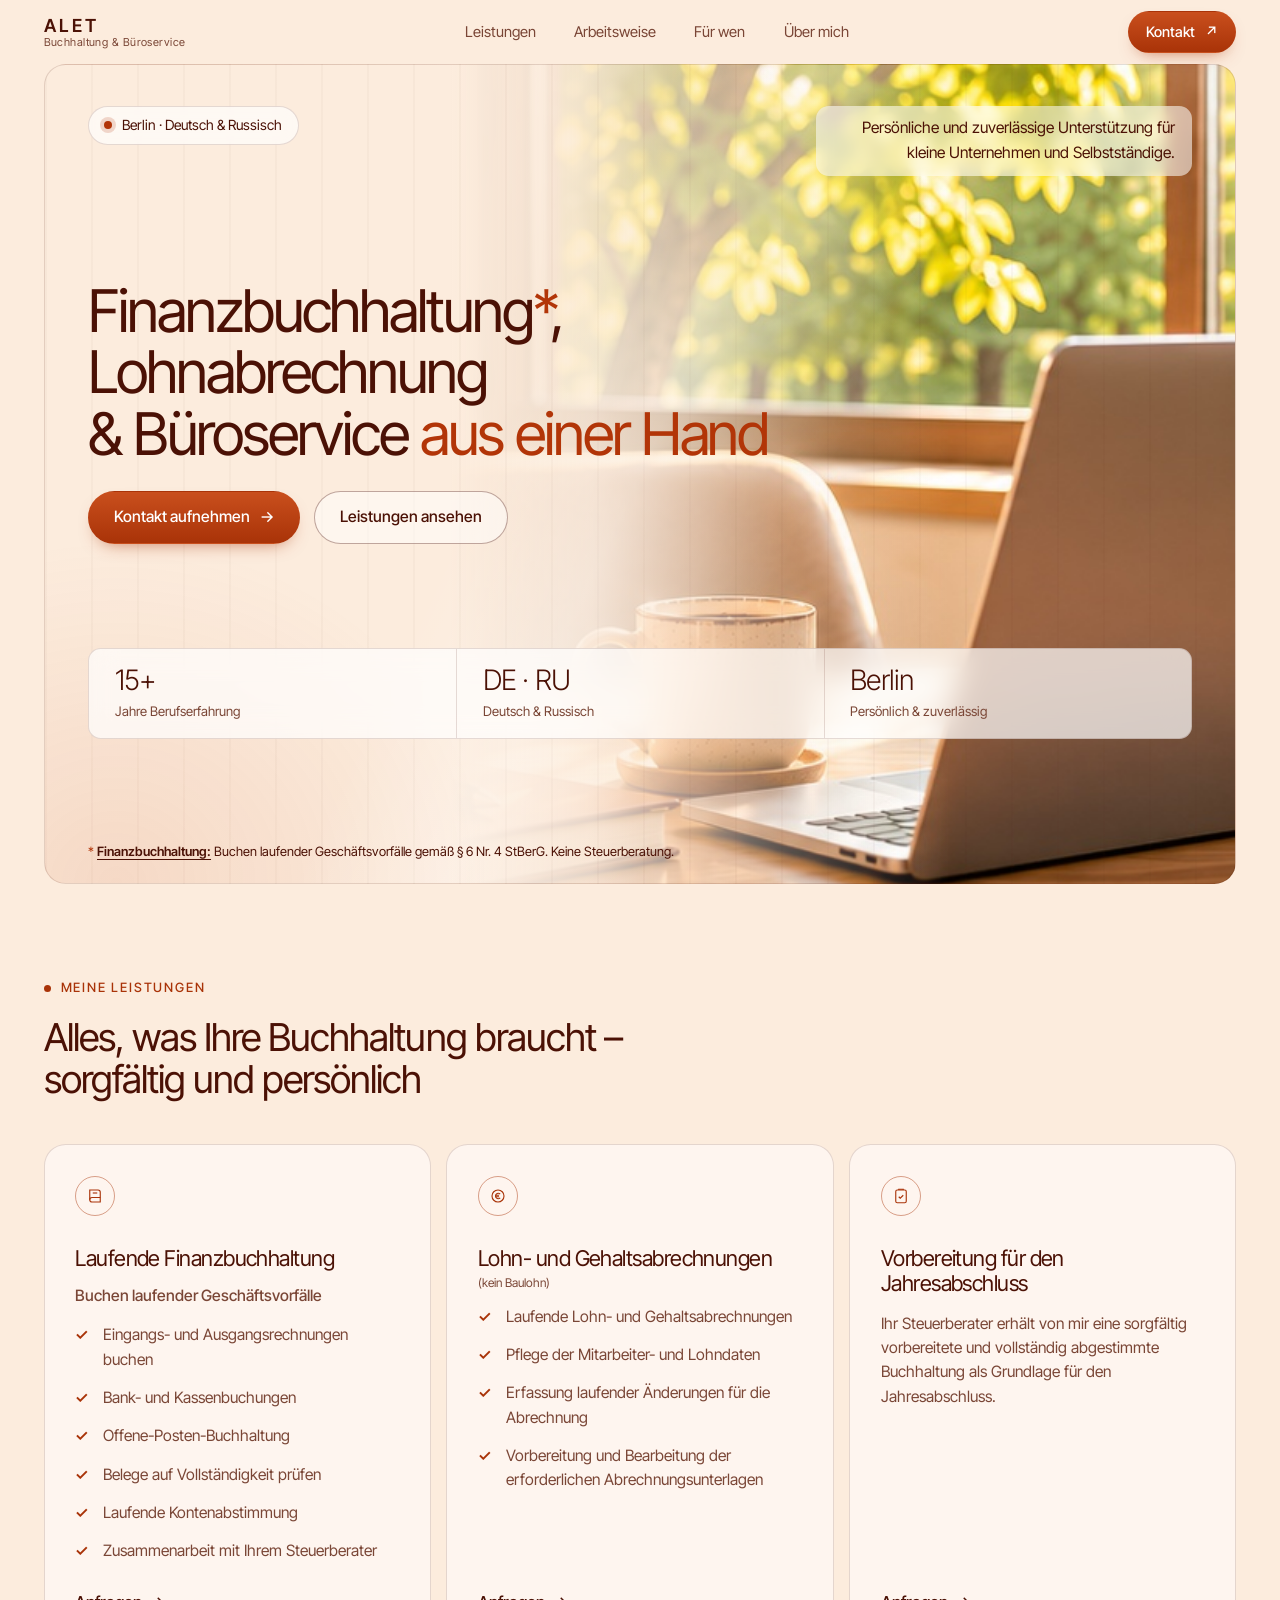
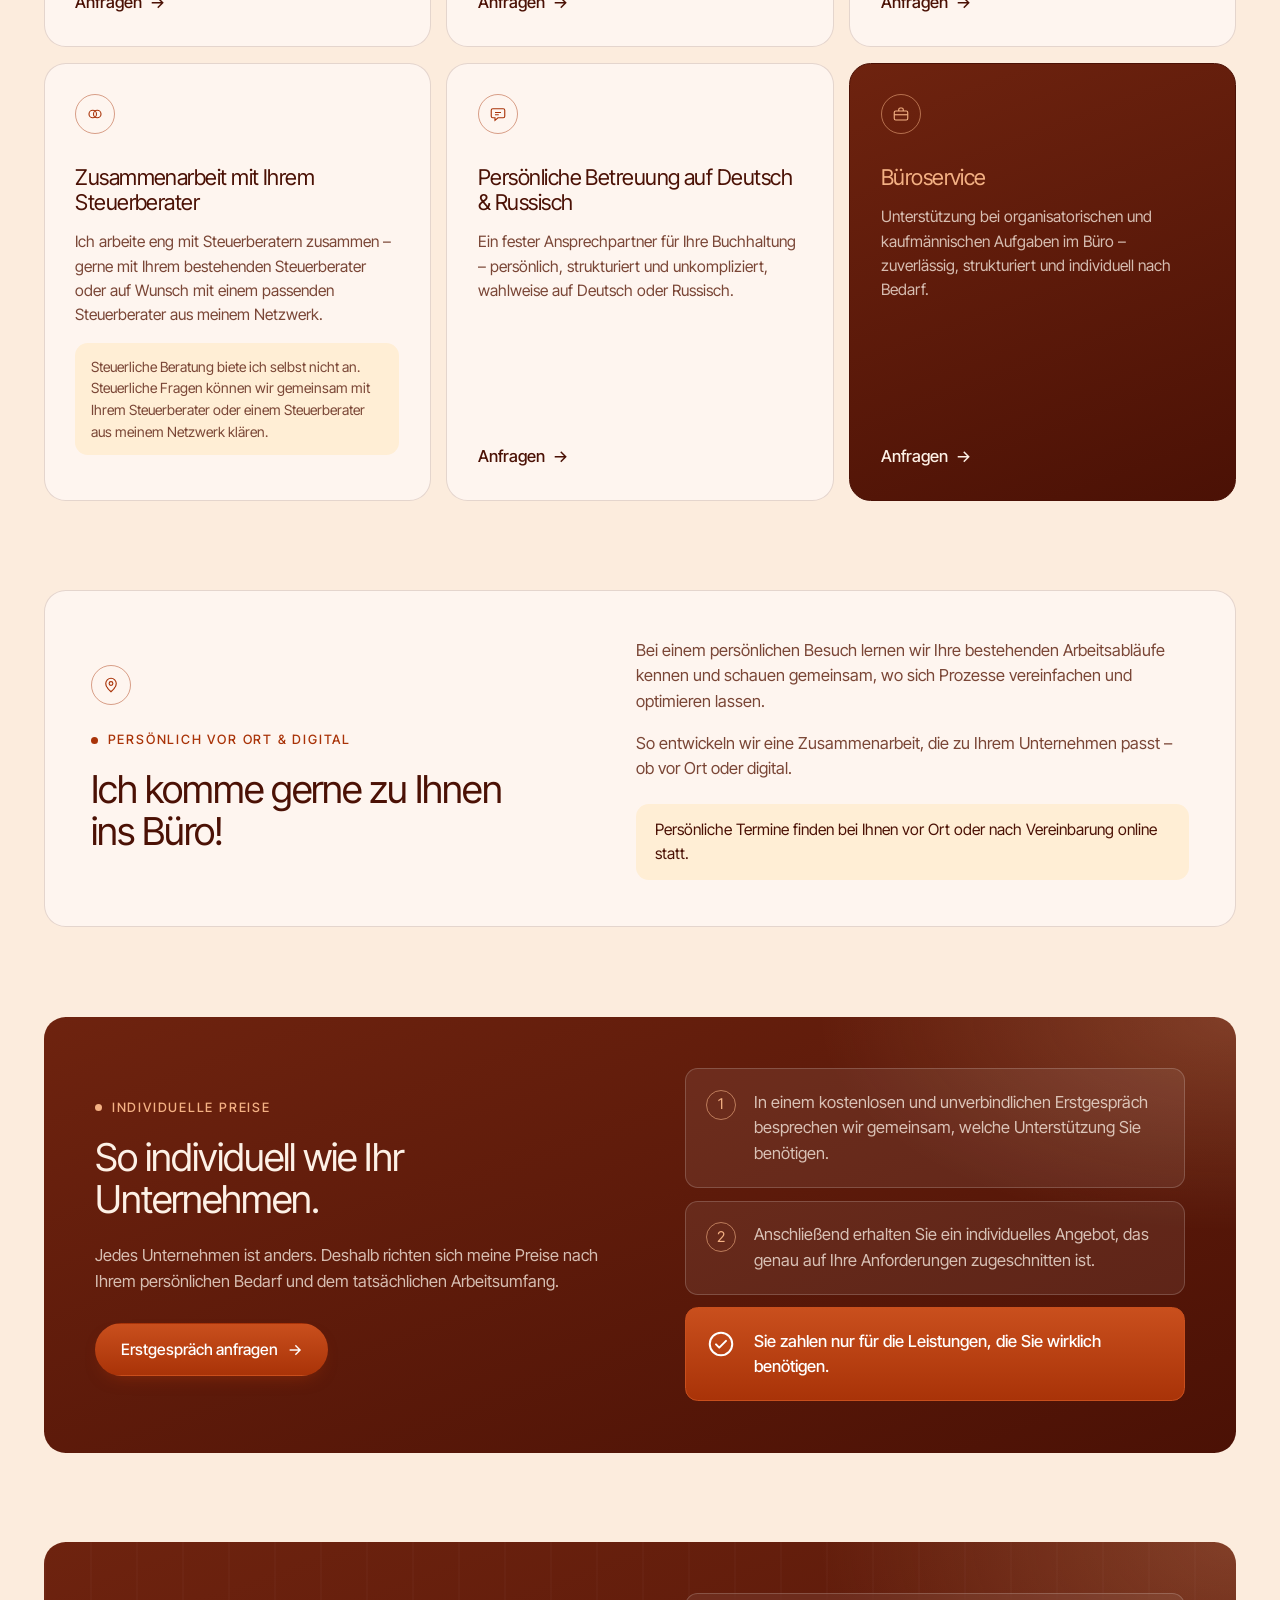
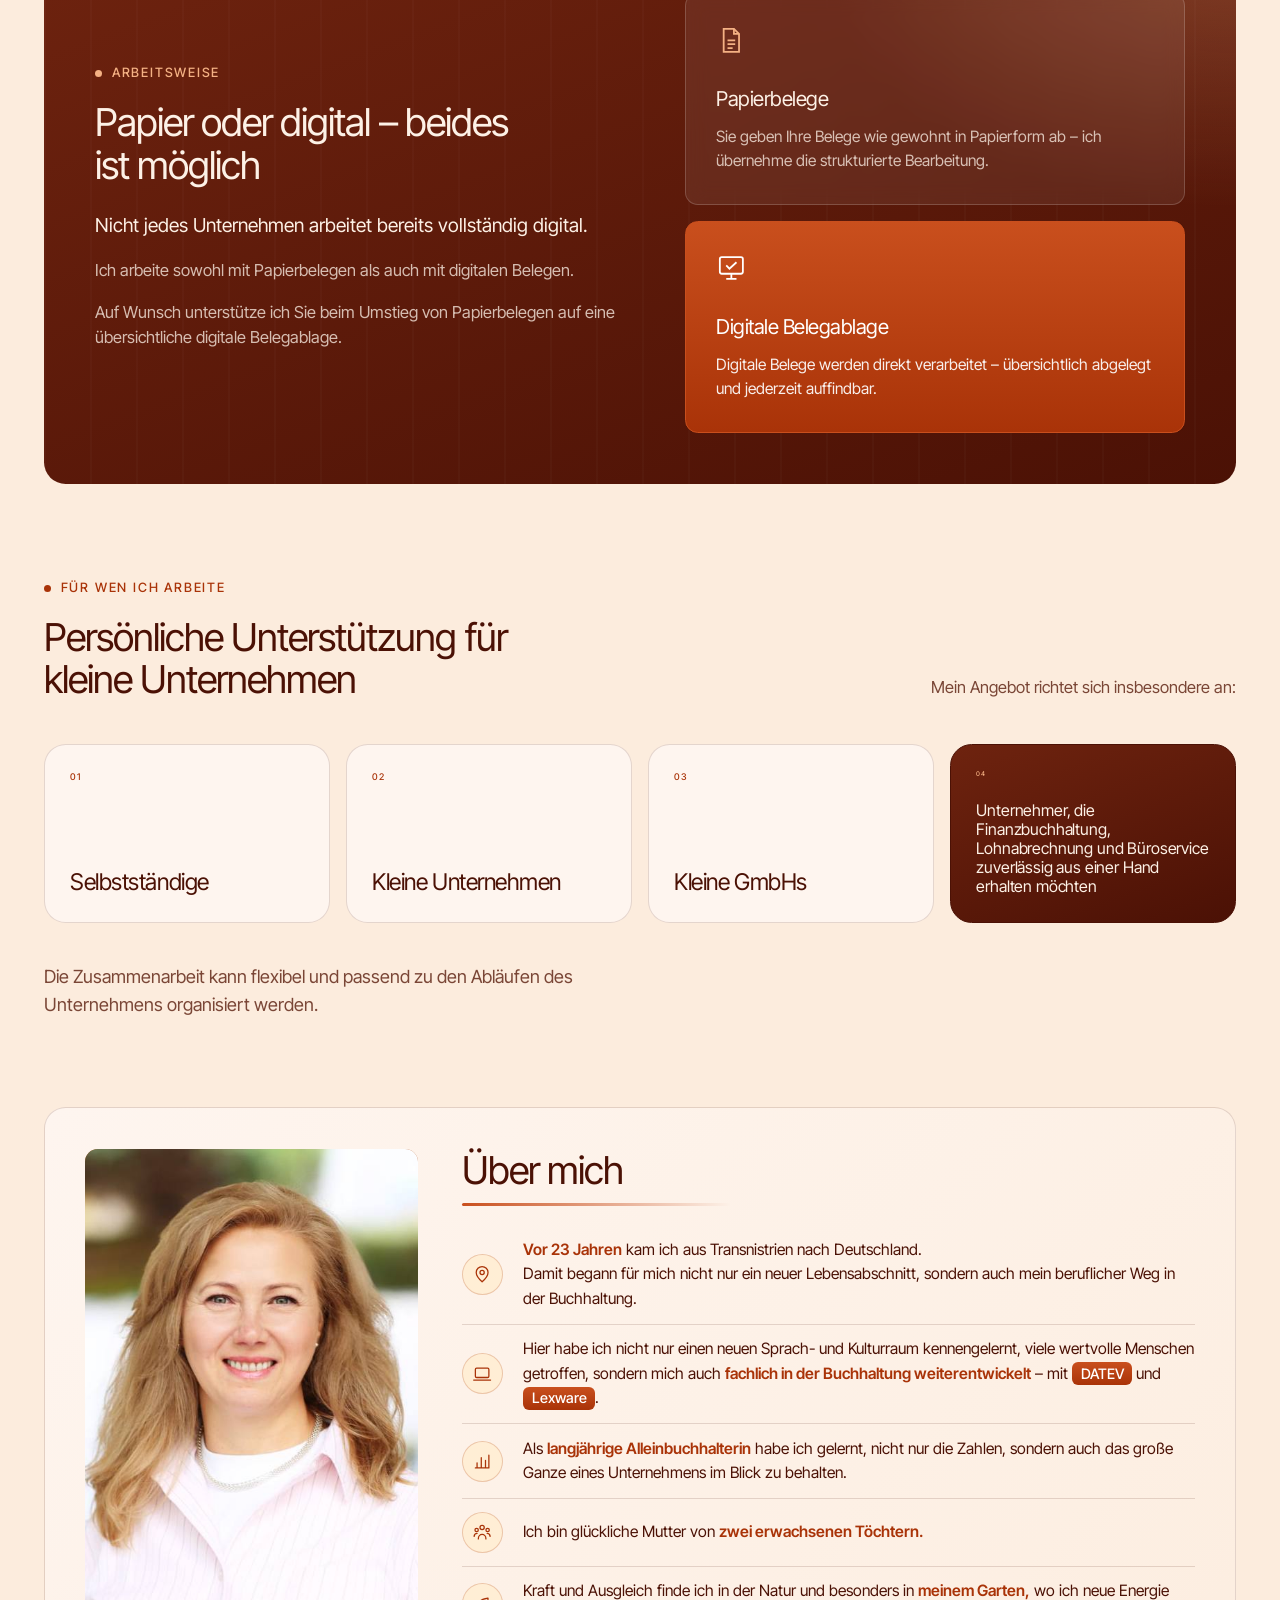
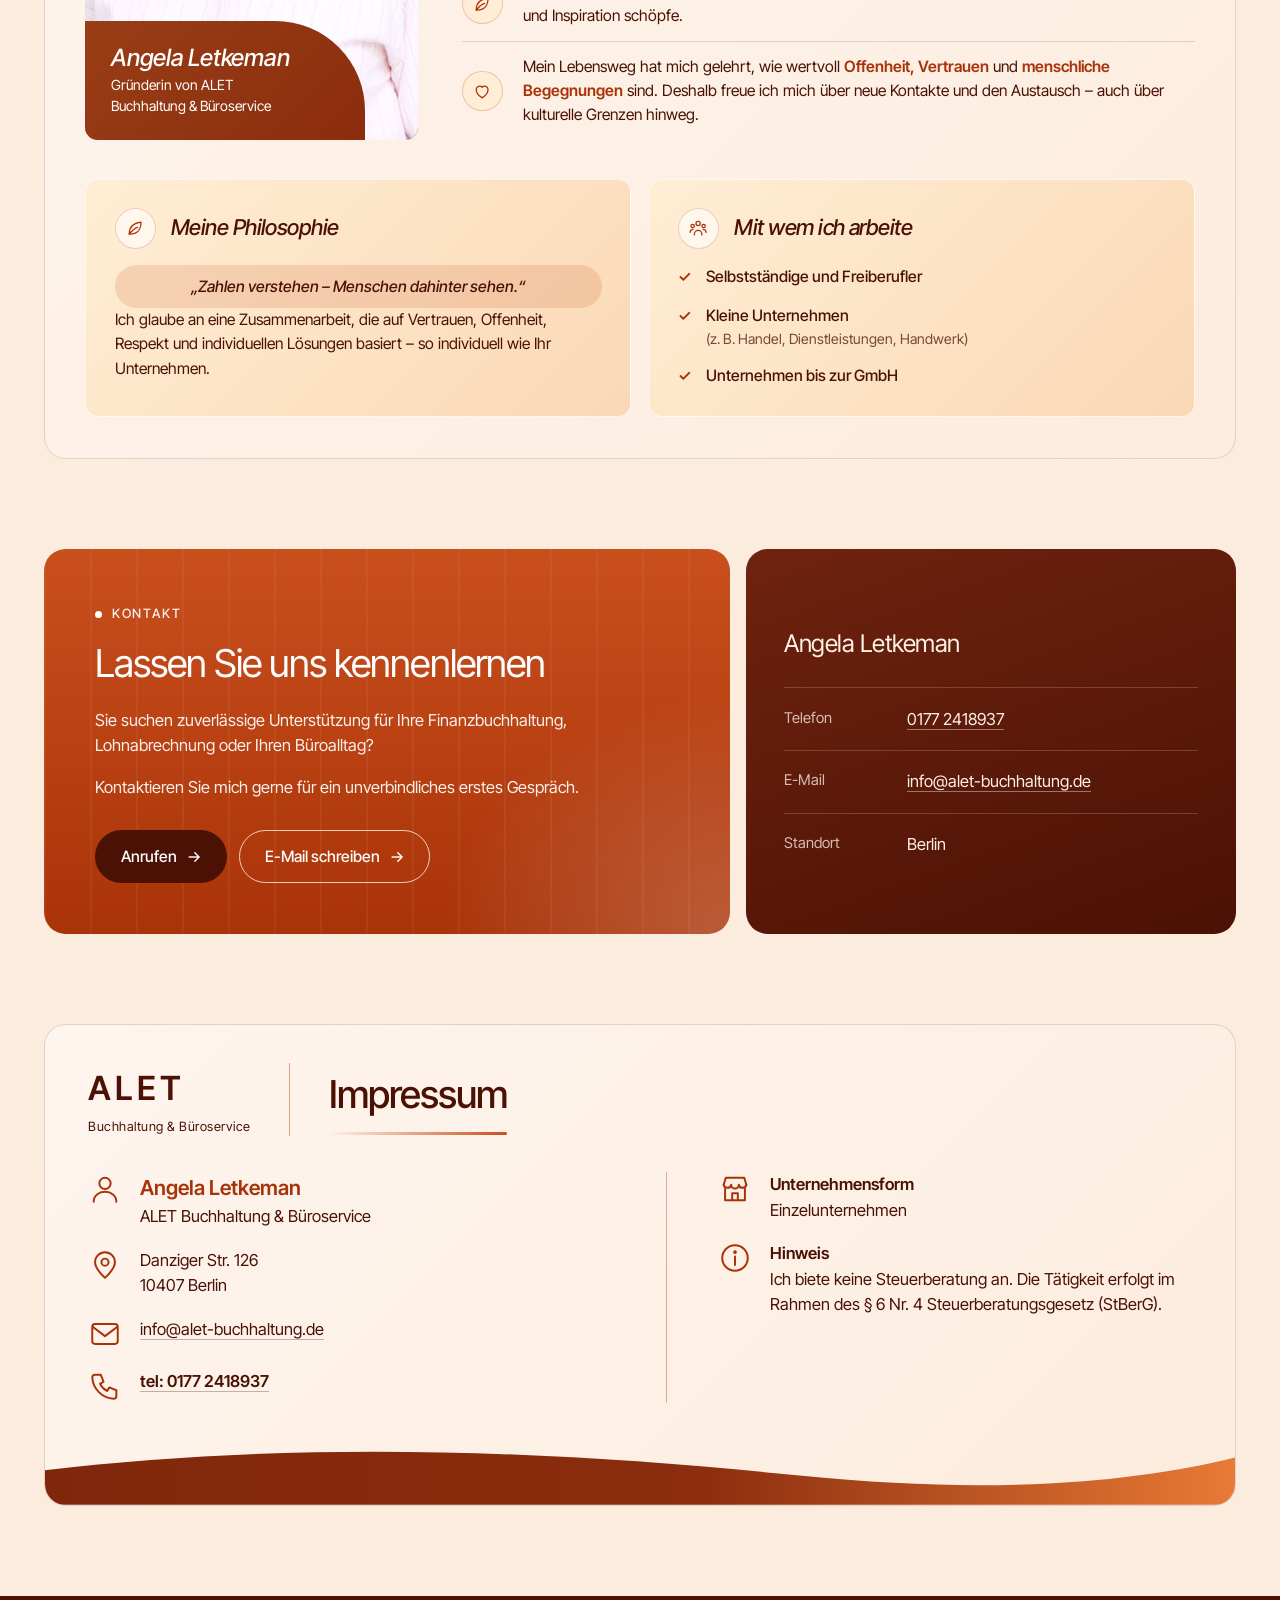
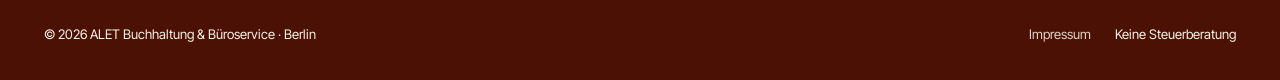
==== commit a5db7816: "index2: client edits - new palette, office hero, new About, Impressum, real contacts Co-Authored-By:" ====
--- a/index2.html
+++ b/index2.html
@@ -7,7 +7,7 @@
   <meta name="description" content="Finanzbuchhaltung, Lohnabrechnung und Büroservice aus einer Hand. Persönliche und zuverlässige Unterstützung für kleine Unternehmen und Selbstständige in Berlin – auf Deutsch und Russisch.">
   <link rel="preconnect" href="https://fonts.googleapis.com">
   <link rel="preconnect" href="https://fonts.gstatic.com" crossorigin>
-  <link href="https://fonts.googleapis.com/css2?family=Inter+Tight:wght@300;400;500;600&display=swap" rel="stylesheet">
+  <link href="https://fonts.googleapis.com/css2?family=Inter+Tight:ital,wght@0,300;0,400;0,500;0,600;1,500&display=swap" rel="stylesheet">
   <link rel="stylesheet" href="styles2.css">
 </head>
 <body>
@@ -24,7 +24,7 @@
       <a href="#zielgruppe">Für wen</a>
       <a href="#ueber-mich">Über mich</a>
     </nav>
-    <a href="#kontakt" class="btn btn-gold btn-sm">Kontakt <span aria-hidden="true">↗</span></a>
+    <a href="#kontakt" class="btn btn-accent btn-sm">Kontakt <span aria-hidden="true">↗</span></a>
   </div>
 </header>
 
@@ -39,19 +39,20 @@
       </div>
 
       <div class="hero-main">
-        <h1>Finanzbuchhaltung, Lohnabrechnung<br>&amp; Büroservice <span class="accent">aus einer&nbsp;Hand</span></h1>
+        <h1>Finanzbuchhaltung<span class="star">*</span>, Lohnabrechnung<br>&amp; Büroservice <span class="accent">aus einer&nbsp;Hand</span></h1>
         <div class="hero-actions">
-          <a href="#kontakt" class="btn btn-gold">Kontakt aufnehmen <span aria-hidden="true">→</span></a>
+          <a href="#kontakt" class="btn btn-accent">Kontakt aufnehmen <span aria-hidden="true">→</span></a>
           <a href="#leistungen" class="btn btn-ghost">Leistungen ansehen</a>
         </div>
       </div>
 
       <dl class="hero-facts">
         <div><dt>15+</dt><dd>Jahre Berufserfahrung</dd></div>
-        <div><dt>3</dt><dd>Leistungen aus einer Hand</dd></div>
         <div><dt>DE · RU</dt><dd>Deutsch &amp; Russisch</dd></div>
         <div><dt>Berlin</dt><dd>Persönlich &amp; zuverlässig</dd></div>
       </dl>
+
+      <p class="hero-foot"><span class="star">*</span> <b>Finanzbuchhaltung:</b> Buchen laufender Geschäftsvorfälle gemäß § 6 Nr. 4 StBerG. Keine Steuerberatung.</p>
     </div>
   </section>
 
@@ -69,12 +70,15 @@
         <div class="card-icon" aria-hidden="true">
           <svg viewBox="0 0 24 24" fill="none" stroke="currentColor" stroke-width="1.5"><path d="M5 4h11a3 3 0 0 1 3 3v13H8a3 3 0 0 1-3-3z"/><path d="M5 17a3 3 0 0 1 3-3h11"/><path d="M9 8h6"/></svg>
         </div>
-        <h3>Finanzbuchhaltung</h3>
+        <h3>Laufende Finanzbuchhaltung</h3>
+        <p class="card-sub">Buchen laufender Geschäftsvorfälle</p>
         <ul class="check-list">
-          <li>Eingangs- und Ausgangsrechnungen, Belege sowie weitere laufende Geschäftsvorfälle erfassen und buchen</li>
-          <li>Bank und Kasse buchen und abstimmen</li>
-          <li>Offene Posten im Blick behalten</li>
-          <li>Belege prüfen, zuordnen und strukturiert bearbeiten</li>
+          <li>Eingangs- und Ausgangsrechnungen buchen</li>
+          <li>Bank- und Kassenbuchungen</li>
+          <li>Offene-Posten-Buchhaltung</li>
+          <li>Belege auf Vollständigkeit prüfen</li>
+          <li>Laufende Kontenabstimmung</li>
+          <li>Zusammenarbeit mit Ihrem Steuerberater</li>
         </ul>
         <a href="#kontakt" class="card-link">Anfragen <span aria-hidden="true">→</span></a>
       </article>
@@ -83,7 +87,7 @@
         <div class="card-icon" aria-hidden="true">
           <svg viewBox="0 0 24 24" fill="none" stroke="currentColor" stroke-width="1.5"><circle cx="12" cy="12" r="8"/><path d="M14.9 9.5A3.6 3.6 0 1 0 14.9 14.5"/><path d="M8.6 11h4.8M8.6 13h4.8"/></svg>
         </div>
-        <h3>Lohnabrechnung <small>(kein Baulohn)</small></h3>
+        <h3>Lohn- und Gehaltsabrechnungen <small>(kein Baulohn)</small></h3>
         <ul class="check-list">
           <li>Laufende Lohn- und Gehaltsabrechnungen</li>
           <li>Pflege der Mitarbeiter- und Lohndaten</li>
@@ -156,7 +160,7 @@
         <p class="eyebrow">Individuelle Preise</p>
         <h2>So individuell wie Ihr Unternehmen.</h2>
         <p>Jedes Unternehmen ist anders. Deshalb richten sich meine Preise nach Ihrem persönlichen Bedarf und dem tatsächlichen Arbeitsumfang.</p>
-        <a href="#kontakt" class="btn btn-gold">Erstgespräch anfragen <span aria-hidden="true">→</span></a>
+        <a href="#kontakt" class="btn btn-accent">Erstgespräch anfragen <span aria-hidden="true">→</span></a>
       </div>
       <ol class="price-steps">
         <li>
@@ -223,51 +227,81 @@
 
   <!-- БЛОК 5 — ÜBER MICH -->
   <section class="panel-wrap section-light" id="ueber-mich">
-    <div class="panel about">
-      <div class="about-side">
-        <p class="eyebrow">Über mich</p>
-        <div class="about-portrait">
-          <span aria-hidden="true">AL</span>
-          <img src="assets/portrait.jpg" alt="Angela Letkeman, Buchhalterin in Berlin" loading="lazy" onerror="this.remove()">
-        </div>
-        <p class="small">Angela Letkeman<br>Buchhalterin · Berlin</p>
-      </div>
-
-      <div class="about-main">
-        <p class="statement">Ich bin erfahrene Buchhalterin mit über 15 Jahren Berufserfahrung in der Finanzbuchhaltung und Lohnabrechnung.</p>
-        <div class="about-text">
-          <p>Als Alleinbuchhalterin war ich in Unternehmen eigenständig für die gesamte Finanzbuchhaltung und Lohnabrechnung verantwortlich.</p>
-          <p>Diese Erfahrung ermöglicht es mir, nicht nur einzelne Aufgaben zu übernehmen, sondern die Buchhaltung als Ganzes im Blick zu behalten.</p>
-          <p>Mir sind Zuverlässigkeit, Ordnung und ein klarer Überblick besonders wichtig.</p>
-          <p>Ich arbeite selbstständig, strukturiert und persönlich und lege Wert auf eine unkomplizierte Zusammenarbeit.</p>
-        </div>
-        <div class="about-foot">
-          <span>Finanzbuchhaltung · Lohnabrechnung · Büroservice aus einer Hand</span>
-          <span>Deutsch &amp; Russisch · Berlin</span>
-        </div>
-      </div>
-    </div>
-
-    <dl class="stats-strip">
-      <div><dt>15+</dt><dd>Jahre Berufserfahrung</dd></div>
-      <div><dt>3</dt><dd>Leistungen aus einer Hand</dd></div>
-      <div><dt>2</dt><dd>Sprachen: Deutsch &amp; Russisch</dd></div>
-      <div><dt>1</dt><dd>Ansprechpartnerin</dd></div>
-    </dl>
+    <div class="about2">
+      <figure class="about2-photo">
+        <img src="assets/portrait.jpg" alt="Angela Letkeman, Gründerin von ALET Buchhaltung &amp; Büroservice" loading="lazy">
+        <figcaption class="nameplate">
+          <span class="sig">Angela Letkeman</span>
+          <span>Gründerin von ALET<br>Buchhaltung &amp; Büroservice</span>
+        </figcaption>
+      </figure>
+
+      <div class="about2-body">
+        <h2>Über mich</h2>
+        <ul class="about2-list">
+          <li>
+            <span class="badge" aria-hidden="true"><svg viewBox="0 0 24 24" fill="none" stroke="currentColor" stroke-width="1.5" stroke-linecap="round" stroke-linejoin="round"><path d="M12 21s-7-6.1-7-11a7 7 0 0 1 14 0c0 4.9-7 11-7 11z"/><circle cx="12" cy="10" r="2.5"/></svg></span>
+            <p><strong>Vor 23 Jahren</strong> kam ich aus Transnistrien nach Deutschland.<br>Damit begann für mich nicht nur ein neuer Lebensabschnitt, sondern auch mein beruflicher Weg in der Buchhaltung.</p>
+          </li>
+          <li>
+            <span class="badge" aria-hidden="true"><svg viewBox="0 0 24 24" fill="none" stroke="currentColor" stroke-width="1.5" stroke-linecap="round" stroke-linejoin="round"><rect x="4" y="5" width="16" height="11" rx="1.5"/><path d="M2 19h20"/></svg></span>
+            <p>Hier habe ich nicht nur einen neuen Sprach- und Kulturraum kennengelernt, viele wertvolle Menschen getroffen, sondern mich auch <strong>fachlich in der Buchhaltung weiterentwickelt</strong> – mit <span class="chip">DATEV</span> und <span class="chip">Lexware</span>.</p>
+          </li>
+          <li>
+            <span class="badge" aria-hidden="true"><svg viewBox="0 0 24 24" fill="none" stroke="currentColor" stroke-width="1.5" stroke-linecap="round" stroke-linejoin="round"><path d="M4 20h16M6 20v-6M11 20V8M16 20v-9M20 20V5"/></svg></span>
+            <p>Als <strong>langjährige Alleinbuchhalterin</strong> habe ich gelernt, nicht nur die Zahlen, sondern auch das große Ganze eines Unternehmens im Blick zu behalten.</p>
+          </li>
+          <li>
+            <span class="badge" aria-hidden="true"><svg viewBox="0 0 24 24" fill="none" stroke="currentColor" stroke-width="1.5" stroke-linecap="round" stroke-linejoin="round"><circle cx="12" cy="6.5" r="2.5"/><circle cx="5.5" cy="9.5" r="2"/><circle cx="18.5" cy="9.5" r="2"/><path d="M7.5 20c0-3 2-5.2 4.5-5.2s4.5 2.2 4.5 5.2"/><path d="M2.5 17c.2-2 1.5-3.5 3.5-3.5M21.5 17c-.2-2-1.5-3.5-3.5-3.5"/></svg></span>
+            <p>Ich bin glückliche Mutter von <strong>zwei erwachsenen Töchtern.</strong></p>
+          </li>
+          <li>
+            <span class="badge" aria-hidden="true"><svg viewBox="0 0 24 24" fill="none" stroke="currentColor" stroke-width="1.5" stroke-linecap="round" stroke-linejoin="round"><path d="M5 19c0-8 5-13 14-14 0 9-5 14-13 14"/><path d="M5 19c3-4 6-6.5 10-8"/></svg></span>
+            <p>Kraft und Ausgleich finde ich in der Natur und besonders in <strong>meinem Garten,</strong> wo ich neue Energie und Inspiration schöpfe.</p>
+          </li>
+          <li>
+            <span class="badge" aria-hidden="true"><svg viewBox="0 0 24 24" fill="none" stroke="currentColor" stroke-width="1.5" stroke-linecap="round" stroke-linejoin="round"><path d="M12 20s-7-4.4-7-10a4 4 0 0 1 7-2.6A4 4 0 0 1 19 10c0 5.6-7 10-7 10z"/></svg></span>
+            <p>Mein Lebensweg hat mich gelehrt, wie wertvoll <strong>Offenheit, Vertrauen</strong> und <strong>menschliche Begegnungen</strong> sind. Deshalb freue ich mich über neue Kontakte und den Austausch – auch über kulturelle Grenzen hinweg.</p>
+          </li>
+        </ul>
+      </div>
+
+      <div class="about2-cards">
+        <article class="soft-card">
+          <header>
+            <span class="badge" aria-hidden="true"><svg viewBox="0 0 24 24" fill="none" stroke="currentColor" stroke-width="1.5" stroke-linecap="round" stroke-linejoin="round"><path d="M5 19c0-8 5-13 14-14 0 9-5 14-13 14"/><path d="M5 19c3-4 6-6.5 10-8"/></svg></span>
+            <h3>Meine Philosophie</h3>
+          </header>
+          <p class="quote">„Zahlen verstehen – Menschen dahinter sehen.“</p>
+          <p>Ich glaube an eine Zusammenarbeit, die auf Vertrauen, Offenheit, Respekt und individuellen Lösungen basiert – so individuell wie Ihr Unternehmen.</p>
+        </article>
+
+        <article class="soft-card">
+          <header>
+            <span class="badge" aria-hidden="true"><svg viewBox="0 0 24 24" fill="none" stroke="currentColor" stroke-width="1.5" stroke-linecap="round" stroke-linejoin="round"><circle cx="12" cy="6.5" r="2.5"/><circle cx="5.5" cy="9.5" r="2"/><circle cx="18.5" cy="9.5" r="2"/><path d="M7.5 20c0-3 2-5.2 4.5-5.2s4.5 2.2 4.5 5.2"/><path d="M2.5 17c.2-2 1.5-3.5 3.5-3.5M21.5 17c-.2-2-1.5-3.5-3.5-3.5"/></svg></span>
+            <h3>Mit wem ich arbeite</h3>
+          </header>
+          <ul class="check-list">
+            <li>Selbstständige und Freiberufler</li>
+            <li>Kleine Unternehmen <small>(z. B. Handel, Dienstleistungen, Handwerk)</small></li>
+            <li>Unternehmen bis zur GmbH</li>
+          </ul>
+        </article>
+      </div>
+    </div>
   </section>
 
   <!-- БЛОК 6 — KONTAKT -->
   <section class="section section-light contact-section" id="kontakt">
     <div class="contact-grid">
       <div class="cta-card">
-        <p class="eyebrow eyebrow-dark">Kontakt</p>
+        <p class="eyebrow eyebrow-light">Kontakt</p>
         <h2>Lassen Sie uns kennenlernen</h2>
         <p>Sie suchen zuverlässige Unterstützung für Ihre Finanzbuchhaltung, Lohnabrechnung oder Ihren Büroalltag?</p>
         <p>Kontaktieren Sie mich gerne für ein unverbindliches erstes Gespräch.</p>
         <div class="contact-actions">
-          <!-- TODO: echte Telefonnummer / E-Mail eintragen (auch in den href unten) -->
-          <a href="tel:+490000000000" class="btn btn-dark">Anrufen <span aria-hidden="true">→</span></a>
-          <a href="mailto:info@example.de" class="btn btn-ghost-dark">E-Mail schreiben <span aria-hidden="true">→</span></a>
+          <a href="tel:+491772418937" class="btn btn-dark">Anrufen <span aria-hidden="true">→</span></a>
+          <a href="mailto:info@alet-buchhaltung.de" class="btn btn-ghost-light">E-Mail schreiben <span aria-hidden="true">→</span></a>
         </div>
       </div>
 
@@ -276,11 +310,11 @@
         <dl class="contact-list">
           <div>
             <dt>Telefon</dt>
-            <dd><a href="tel:+490000000000">[Telefonnummer]</a></dd>
+            <dd><a href="tel:+491772418937">0177 2418937</a></dd>
           </div>
           <div>
             <dt>E-Mail</dt>
-            <dd><a href="mailto:info@example.de">[E-Mail-Adresse]</a></dd>
+            <dd><a href="mailto:info@alet-buchhaltung.de">info@alet-buchhaltung.de</a></dd>
           </div>
           <div>
             <dt>Standort</dt>
@@ -291,12 +325,71 @@
     </div>
   </section>
 
+  <!-- IMPRESSUM -->
+  <section class="panel-wrap section-light" id="impressum">
+    <div class="impressum">
+      <div class="imp-head">
+        <div class="imp-brand">
+          <span class="logo-mark">ALET</span>
+          <span class="logo-sub">Buchhaltung &amp; Büroservice</span>
+        </div>
+        <h2>Impressum</h2>
+      </div>
+
+      <div class="imp-grid">
+        <div class="imp-col">
+          <div class="imp-item">
+            <span class="badge" aria-hidden="true"><svg viewBox="0 0 24 24" fill="none" stroke="currentColor" stroke-width="1.4" stroke-linecap="round" stroke-linejoin="round"><circle cx="12" cy="8" r="4"/><path d="M4 21c0-4.4 3.6-7 8-7s8 2.6 8 7"/></svg></span>
+            <div><strong class="imp-name">Angela Letkeman</strong>ALET Buchhaltung &amp; Büroservice</div>
+          </div>
+          <div class="imp-item">
+            <span class="badge" aria-hidden="true"><svg viewBox="0 0 24 24" fill="none" stroke="currentColor" stroke-width="1.4" stroke-linecap="round" stroke-linejoin="round"><path d="M12 21s-7-6.1-7-11a7 7 0 0 1 14 0c0 4.9-7 11-7 11z"/><circle cx="12" cy="10" r="2.5"/></svg></span>
+            <div>Danziger Str. 126<br>10407 Berlin</div>
+          </div>
+          <div class="imp-item">
+            <span class="badge" aria-hidden="true"><svg viewBox="0 0 24 24" fill="none" stroke="currentColor" stroke-width="1.4" stroke-linecap="round" stroke-linejoin="round"><rect x="3" y="5" width="18" height="14" rx="2"/><path d="m3.5 7 8.5 6.5L20.5 7"/></svg></span>
+            <div><a href="mailto:info@alet-buchhaltung.de">info@alet-buchhaltung.de</a></div>
+          </div>
+          <div class="imp-item">
+            <span class="badge" aria-hidden="true"><svg viewBox="0 0 24 24" fill="none" stroke="currentColor" stroke-width="1.4" stroke-linecap="round" stroke-linejoin="round"><path d="M5 4h4l2 5-2.5 1.5a11 11 0 0 0 5 5L15 13l5 2v4a2 2 0 0 1-2 2A16 16 0 0 1 3 6a2 2 0 0 1 2-2z"/></svg></span>
+            <div><strong><a href="tel:+491772418937">tel: 0177 2418937</a></strong></div>
+          </div>
+        </div>
+
+        <div class="imp-col">
+          <div class="imp-item">
+            <span class="badge" aria-hidden="true"><svg viewBox="0 0 24 24" fill="none" stroke="currentColor" stroke-width="1.4" stroke-linecap="round" stroke-linejoin="round"><path d="M4 9l1.5-5h13L20 9"/><path d="M4 9a2.7 2.7 0 0 0 5.3 0 2.7 2.7 0 0 0 5.4 0A2.7 2.7 0 0 0 20 9"/><path d="M5 12v8h14v-8"/><path d="M10 20v-5h4v5"/></svg></span>
+            <div><strong>Unternehmensform</strong>Einzelunternehmen</div>
+          </div>
+          <div class="imp-item">
+            <span class="badge" aria-hidden="true"><svg viewBox="0 0 24 24" fill="none" stroke="currentColor" stroke-width="1.4" stroke-linecap="round" stroke-linejoin="round"><circle cx="12" cy="12" r="9"/><path d="M12 11v6"/><circle cx="12" cy="7.8" r=".6" fill="currentColor"/></svg></span>
+            <div><strong>Hinweis</strong>Ich biete keine Steuerberatung an. Die Tätigkeit erfolgt im Rahmen des § 6 Nr. 4 Steuerberatungsgesetz (StBerG).</div>
+          </div>
+        </div>
+      </div>
+
+      <svg class="imp-wave" viewBox="0 0 1200 100" preserveAspectRatio="none" aria-hidden="true">
+        <defs>
+          <linearGradient id="impw" x1="0" y1="0" x2="1" y2="0">
+            <stop offset="0" stop-color="#80270b"/>
+            <stop offset=".55" stop-color="#8b2d0e"/>
+            <stop offset="1" stop-color="#e97a36"/>
+          </linearGradient>
+        </defs>
+        <path d="M0 55 C 260 15 520 30 760 62 C 960 88 1100 70 1200 38 L1200 100 L0 100 Z" fill="url(#impw)"/>
+      </svg>
+    </div>
+  </section>
+
 </main>
 
 <footer class="site-footer">
   <div class="footer-inner">
     <span>© <span id="year">2026</span> ALET Buchhaltung &amp; Büroservice · Berlin</span>
-    <span class="muted">Keine Steuerberatung</span>
+    <span class="footer-links">
+      <a href="#impressum">Impressum</a>
+      <span>Keine Steuerberatung</span>
+    </span>
   </div>
 </footer>
 
--- a/styles2.css
+++ b/styles2.css
@@ -1,20 +1,23 @@
 :root {
-  --dark: #2b1810;
-  --dark-2: #3a2118;
-  --dark-3: #47291d;
-  --cream: #f4ebdd;
-  --cream-card: #fbf6ee;
-  --ink: #2b1810;
-  --ink-soft: #6b5444;
-  --on-dark: #f7ede1;
-  --on-dark-soft: rgba(247, 237, 225, .68);
-  --line-dark: rgba(255, 255, 255, .14);
-  --line-light: rgba(43, 24, 16, .12);
-  --gold: #d9a85f;
-  --gold-deep: #985c20;
-  --gold-grad: linear-gradient(135deg, #e3b66f 0%, #c78d47 100%);
-  --on-gold: #2b1608;
-  --gold-hover: #e6bb74;
+  --dark: #521808;
+  --dark-top: #6e230f;
+  --dark-bottom: #4b1105;
+  --cream: #fcecdd;
+  --cream-card: #fef5ef;
+  --peach: #fad8b5;
+  --peach-soft: #ffeed5;
+  --ink: #4b1105;
+  --ink-soft: #7a4636;
+  --on-dark: #fdf1e6;
+  --on-dark-soft: rgba(253, 241, 230, .76);
+  --line-dark: rgba(255, 255, 255, .18);
+  --line-light: rgba(75, 17, 5, .14);
+  --accent: #b23508;
+  --accent-text: #a93308;
+  --accent-soft: #f4b184;
+  --accent-grad: linear-gradient(180deg, #c94f1d 0%, #a93308 100%);
+  --accent-hover: linear-gradient(180deg, #d6592a 0%, #b83b0d 100%);
+  --on-accent: #ffffff;
   --radius: clamp(18px, 1.7vw, 36px);
   --radius-sm: clamp(12px, 1vw, 20px);
   --gutter: clamp(16px, 3.4vw, 88px);
@@ -41,7 +44,7 @@
 p { margin: 0 0 1em; }
 a { color: inherit; }
 ul { margin: 0; padding: 0; list-style: none; }
-.muted { color: var(--on-dark-soft); }
+.muted { color: var(--ink-soft); }
 .small { font-size: 0.8em; line-height: 1.5; }
 
 /* Header */
@@ -49,7 +52,7 @@
   position: sticky;
   top: 0;
   z-index: 20;
-  background: rgba(244, 235, 221, .92);
+  background: rgba(252, 236, 221, .92);
   backdrop-filter: blur(12px);
   color: var(--ink);
 }
@@ -66,7 +69,7 @@
 .logo-sub { font-size: clamp(11px, 0.7vw, 14px); color: var(--ink-soft); letter-spacing: 0.04em; }
 .nav { display: flex; gap: clamp(24px, 3vw, 64px); font-size: 0.9em; }
 .nav a { text-decoration: none; color: var(--ink-soft); transition: color .2s; }
-.nav a:hover { color: var(--ink); }
+.nav a:hover { color: var(--accent); }
 
 /* Buttons */
 .btn {
@@ -83,14 +86,14 @@
   white-space: nowrap;
 }
 .btn-sm { padding: 0.6em 1.2em; font-size: 0.875em; }
-.btn-gold { background: var(--gold-grad); color: var(--on-gold); }
-.btn-gold:hover { background: var(--gold-hover); }
-.btn-ghost { border-color: rgba(255, 255, 255, .35); color: #fff; background: rgba(43, 24, 16, .3); }
-.btn-ghost:hover { border-color: #fff; background: rgba(255, 255, 255, .1); }
-.btn-dark { background: var(--dark); color: #fff; }
-.btn-dark:hover { background: #4a2c1f; }
-.btn-ghost-dark { border-color: rgba(43, 24, 16, .45); color: var(--dark); }
-.btn-ghost-dark:hover { background: rgba(43, 24, 16, .1); border-color: var(--dark); }
+.btn-accent { background: var(--accent-grad); color: var(--on-accent); box-shadow: 0 8px 18px -10px rgba(169, 51, 8, .7); }
+.btn-accent:hover { background: var(--accent-hover); }
+.btn-ghost { border-color: rgba(75, 17, 5, .35); color: var(--ink); background: rgba(255, 255, 255, .5); }
+.btn-ghost:hover { border-color: var(--ink); background: #fff; }
+.btn-dark { background: var(--dark-bottom); color: #fff; }
+.btn-dark:hover { background: #6e230f; }
+.btn-ghost-light { border-color: rgba(255, 255, 255, .75); color: #fff; }
+.btn-ghost-light:hover { background: rgba(255, 255, 255, .16); border-color: #fff; }
 
 /* Eyebrow */
 .eyebrow {
@@ -102,39 +105,40 @@
   font-weight: 500;
   letter-spacing: 0.14em;
   text-transform: uppercase;
-  color: var(--gold-deep);
-}
-.eyebrow::before { content: ""; width: 7px; height: 7px; border-radius: 50%; background: var(--gold-deep); }
-.eyebrow-dark { color: var(--dark); }
-.eyebrow-dark::before { background: var(--dark); }
+  color: var(--accent-text);
+}
+.eyebrow::before { content: ""; width: 7px; height: 7px; border-radius: 50%; background: var(--accent-text); }
+.eyebrow-light { color: #fff; }
+.eyebrow-light::before { background: #fff; }
+.panel .eyebrow, .price .eyebrow { color: var(--accent-soft); }
+.panel .eyebrow::before, .price .eyebrow::before { background: var(--accent-soft); }
 
 /* Hero */
 .hero-wrap { padding: 0 var(--gutter); background: var(--cream); }
 .hero {
   position: relative;
   height: calc(100svh - clamp(64px, 5vw, 96px) - 16px);
-  padding: clamp(16px, 4.5vh, 96px) var(--gutter) clamp(14px, 3vh, 56px);
-  border-radius: var(--radius);
-  color: #fff;
+  padding: clamp(16px, 4.5vh, 96px) var(--gutter) clamp(12px, 2.4vh, 40px);
+  border-radius: var(--radius);
+  border: 1px solid var(--line-light);
+  color: var(--ink);
   display: flex;
   flex-direction: column;
   justify-content: space-between;
-  gap: clamp(10px, 3vh, 96px);
+  gap: clamp(8px, 2.4vh, 80px);
   overflow: hidden;
   background:
-    radial-gradient(ellipse 55% 65% at 78% 15%, rgba(217, 168, 95, .28), transparent 70%),
-    radial-gradient(ellipse 50% 60% at 12% 100%, rgba(217, 168, 95, .22), transparent 70%),
-    repeating-linear-gradient(90deg, rgba(255,255,255,.028) 0 2px, transparent 2px 46px),
-    linear-gradient(to top, rgba(33, 17, 10, .88) 0%, transparent 62%),
-    linear-gradient(160deg, rgba(74, 42, 28, .5) 0%, rgba(50, 28, 18, .62) 55%, rgba(33, 17, 10, .85) 100%),
-    url("assets/hero.jpg") center 30% / cover no-repeat,
-    #2b1810;
+    radial-gradient(ellipse 45% 60% at 6% 100%, rgba(201, 79, 29, .12), transparent 70%),
+    repeating-linear-gradient(90deg, rgba(75, 17, 5, .028) 0 2px, transparent 2px 46px),
+    linear-gradient(90deg, #fcecdd 0%, #fcecdd 34%, rgba(252, 236, 221, .88) 46%, rgba(252, 236, 221, .35) 62%, rgba(252, 236, 221, 0) 76%),
+    url("assets/hero-office.jpg") right 30% / cover no-repeat,
+    #fcecdd;
 }
 .hero::after {
   content: "";
   position: absolute;
   inset: 0;
-  background: linear-gradient(115deg, transparent 40%, rgba(255, 236, 210, .08) 50%, transparent 62%);
+  background: linear-gradient(115deg, transparent 40%, rgba(255, 255, 255, .28) 50%, transparent 62%);
   pointer-events: none;
 }
 .hero > * { position: relative; z-index: 1; }
@@ -145,30 +149,32 @@
   gap: 10px;
   margin: 0;
   padding: 0.55em 1.1em;
-  border: 1px solid var(--line-dark);
+  border: 1px solid var(--line-light);
   border-radius: 999px;
-  background: rgba(43, 24, 16, .4);
+  background: rgba(255, 255, 255, .66);
   backdrop-filter: blur(8px);
   font-size: 0.85em;
 }
-.dot { width: 8px; height: 8px; border-radius: 50%; background: var(--gold); box-shadow: 0 0 0 4px rgba(217, 168, 95, .25); }
-.hero-note { max-width: 24em; text-align: right; font-size: 0.95em; color: rgba(255,255,255,.82); margin: 0; }
-.hero h1 { font-size: clamp(24px, min(4.6vw, 8.6vh), 112px); line-height: 1.04; letter-spacing: -0.035em; max-width: 14em; }
-.accent { color: var(--gold); }
+.dot { width: 8px; height: 8px; border-radius: 50%; background: var(--accent); box-shadow: 0 0 0 4px rgba(178, 53, 8, .18); }
+.hero-note { max-width: 24em; text-align: right; font-size: 0.95em; color: var(--ink); margin: 0; }
+.hero h1 { font-size: clamp(24px, min(4.6vw, 8.2vh), 112px); line-height: 1.04; letter-spacing: -0.035em; max-width: 14em; color: var(--ink); }
+.accent, .star { color: var(--accent); }
 .hero-actions { display: flex; flex-wrap: wrap; gap: 14px; margin-top: clamp(12px, 3vh, 56px); }
 .hero-facts {
   margin: 0;
   display: grid;
-  grid-template-columns: repeat(4, 1fr);
-  border: 1px solid var(--line-dark);
+  grid-template-columns: repeat(3, 1fr);
+  border: 1px solid var(--line-light);
   border-radius: var(--radius-sm);
-  background: rgba(43, 24, 16, .55);
+  background: rgba(255, 255, 255, .7);
   backdrop-filter: blur(14px);
 }
-.hero-facts div { padding: clamp(8px, 2vh, 40px) clamp(16px, 2vw, 48px); border-left: 1px solid var(--line-dark); }
+.hero-facts div { padding: clamp(8px, 1.8vh, 36px) clamp(16px, 2vw, 48px); border-left: 1px solid var(--line-light); }
 .hero-facts div:first-child { border-left: 0; }
-.hero-facts dt { font-size: clamp(18px, min(2.2vw, 4.4vh), 52px); font-weight: 300; letter-spacing: -0.03em; line-height: 1.1; }
-.hero-facts dd { margin: 0.4em 0 0; font-size: 0.8em; color: var(--on-dark-soft); }
+.hero-facts dt { font-size: clamp(18px, min(2.2vw, 4.2vh), 52px); font-weight: 300; letter-spacing: -0.03em; line-height: 1.1; color: var(--ink); }
+.hero-facts dd { margin: 0.4em 0 0; font-size: 0.8em; color: var(--ink-soft); }
+.hero-foot { margin: 0; font-size: 0.78em; line-height: 1.4; color: var(--ink); }
+.hero-foot b { font-weight: 600; text-decoration: underline; text-underline-offset: 3px; text-decoration-thickness: 1px; }
 
 /* Light sections */
 .section-light { background: var(--cream); }
@@ -192,29 +198,31 @@
   border-radius: var(--radius);
   transition: transform .25s, box-shadow .25s;
 }
-.card:hover { transform: translateY(-4px); box-shadow: 0 18px 40px -22px rgba(23, 20, 15, .35); }
-.card-dark { background: var(--dark); color: var(--on-dark); border-color: var(--dark); }
-.card.card-dark h3 { color: var(--gold); }
+.card:hover { transform: translateY(-4px); box-shadow: 0 18px 40px -22px rgba(75, 17, 5, .4); }
+.card-dark { background: linear-gradient(160deg, var(--dark-top), var(--dark-bottom)); color: var(--on-dark); border-color: var(--dark-bottom); }
+.card.card-dark h3 { color: var(--accent-soft); }
 .card.card-dark p { color: var(--on-dark-soft); }
-.card.card-dark .card-link:hover { color: var(--gold); }
+.card.card-dark .card-link:hover { color: var(--accent-soft); }
 .card-icon {
   width: clamp(40px, 3vw, 64px);
   height: clamp(40px, 3vw, 64px);
   margin-bottom: clamp(20px, 2.4vw, 56px);
   padding: 10px;
-  color: var(--gold-deep);
-  border: 1px solid rgba(152, 92, 32, .5);
+  color: var(--accent-text);
+  border: 1px solid rgba(169, 51, 8, .45);
   border-radius: 50%;
 }
+.card.card-dark .card-icon { color: var(--accent-soft); border-color: rgba(244, 177, 132, .55); }
 .card-icon svg { width: 100%; height: 100%; display: block; }
 .card h3 { font-size: clamp(20px, 1.7vw, 38px); line-height: 1.15; margin-bottom: 0.7em; }
 .card h3 small { font-size: 0.55em; color: var(--ink-soft); letter-spacing: 0; }
+.card-sub { margin: -0.2em 0 1em; font-weight: 500; color: var(--accent-text); font-size: 0.95em; }
 .card p { color: var(--ink-soft); font-size: 0.95em; }
 .card .note {
   margin-top: auto;
   padding: 0.9em 1.1em;
   border-radius: var(--radius-sm);
-  background: rgba(217, 168, 95, .2);
+  background: var(--peach-soft);
   font-size: 0.85em;
 }
 .card-link {
@@ -226,39 +234,29 @@
   gap: 8px;
   align-items: center;
 }
-.card-link:hover { color: var(--gold-deep); }
+.card-link:hover { color: var(--accent); }
 .check-list { display: grid; gap: 0.9em; font-size: 0.95em; color: var(--ink-soft); }
-.check-list li { position: relative; padding-left: 1.7em; }
+.check-list li { position: relative; padding-left: 1.8em; }
 .check-list li::before {
-  content: "";
+  content: "✓";
   position: absolute;
-  left: 0; top: .7em;
-  width: 0.9em; height: 1px;
-  background: var(--gold-deep);
+  left: 0;
+  top: 0;
+  font-weight: 600;
+  color: var(--accent-text);
 }
 
 /* Dark panels */
 .panel-wrap { padding: 0 var(--gutter) var(--section); }
 #arbeitsweise { padding-bottom: 0; }
-#arbeitsweise .panel {
-  background:
-    radial-gradient(ellipse 50% 70% at 100% 0%, rgba(217, 168, 95, .22), transparent 70%),
-    repeating-linear-gradient(90deg, rgba(255,255,255,.017) 0 2px, transparent 2px 46px),
-    linear-gradient(180deg, rgba(43, 24, 16, .78), rgba(43, 24, 16, .9)),
-    url("assets/arbeitsweise.jpg") center / cover no-repeat,
-    url("assets/hero.jpg") center / cover no-repeat,
-    var(--dark);
-}
 .panel {
   padding: clamp(28px, 4vw, 100px);
   border-radius: var(--radius);
   color: var(--on-dark);
   background:
-    radial-gradient(ellipse 50% 70% at 100% 0%, rgba(217, 168, 95, .22), transparent 70%),
-    repeating-linear-gradient(90deg, rgba(255,255,255,.007) 0 2px, transparent 2px 46px),
-    linear-gradient(180deg, rgba(43, 24, 16, .82), rgba(43, 24, 16, .92)),
-    url("assets/hero.jpg") center / cover no-repeat,
-    var(--dark);
+    radial-gradient(ellipse 50% 70% at 100% 0%, rgba(244, 177, 132, .24), transparent 70%),
+    repeating-linear-gradient(90deg, rgba(255, 255, 255, .02) 0 2px, transparent 2px 46px),
+    linear-gradient(160deg, var(--dark-top) 0%, var(--dark-bottom) 100%);
   display: grid;
   grid-template-columns: 1.05fr 1fr;
   gap: clamp(32px, 5vw, 120px);
@@ -271,15 +269,15 @@
   padding: clamp(22px, 2.4vw, 56px);
   border: 1px solid var(--line-dark);
   border-radius: var(--radius-sm);
-  background: rgba(255, 255, 255, .05);
+  background: rgba(255, 255, 255, .07);
   backdrop-filter: blur(10px);
 }
-.format-card svg { width: clamp(30px, 2.4vw, 52px); height: auto; color: var(--gold); margin-bottom: 1.2em; }
+.format-card svg { width: clamp(30px, 2.4vw, 52px); height: auto; color: var(--accent-soft); margin-bottom: 1.2em; }
 .format-card h3 { font-size: clamp(19px, 1.6vw, 34px); margin-bottom: 0.5em; }
 .format-card p { margin: 0; font-size: 0.95em; }
-.format-card-accent { background: var(--gold-grad); border-color: var(--gold); }
-.format-card-accent svg, .format-card-accent h3 { color: var(--on-gold); }
-.format-card-accent p { color: rgba(43, 22, 8, .86); }
+.format-card-accent { background: var(--accent-grad); border-color: #c94f1d; }
+.format-card-accent svg, .format-card-accent h3 { color: #fff; }
+.format-card-accent p { color: rgba(255, 255, 255, .92); }
 
 /* Audience */
 .audience { display: grid; grid-template-columns: repeat(4, 1fr); gap: clamp(12px, 1.2vw, 28px); }
@@ -297,53 +295,112 @@
   line-height: 1.2;
   letter-spacing: -0.02em;
 }
-.audience span { font-size: 0.4em; font-weight: 500; letter-spacing: .1em; color: var(--gold-deep); }
-.audience .audience-wide { background: var(--dark); color: var(--on-dark); border-color: var(--dark); font-size: clamp(16px, 1.2vw, 26px); letter-spacing: -0.01em; }
+.audience span { font-size: 0.4em; font-weight: 500; letter-spacing: .1em; color: var(--accent-text); }
+.audience .audience-wide { background: linear-gradient(160deg, var(--dark-top), var(--dark-bottom)); color: var(--on-dark); border-color: var(--dark-bottom); font-size: clamp(16px, 1.2vw, 26px); letter-spacing: -0.01em; }
+.audience .audience-wide span { color: var(--accent-soft); }
 .closing { margin: clamp(28px, 3vw, 72px) 0 0; max-width: 34em; font-size: 1.1em; color: var(--ink-soft); }
 
 /* About */
-.about { grid-template-columns: minmax(200px, 22%) 1fr; align-items: start; }
-.about-portrait {
-  width: 100%;
-  max-width: 360px;
-  aspect-ratio: 4 / 5;
-  margin-bottom: 16px;
+.about2 {
+  display: grid;
+  grid-template-columns: minmax(240px, 30%) 1fr;
+  gap: clamp(20px, 3vw, 64px) clamp(24px, 3.4vw, 80px);
+  padding: clamp(20px, 3.2vw, 76px);
+  background: linear-gradient(135deg, var(--cream-card) 0%, var(--cream) 100%);
+  border: 1px solid var(--line-light);
+  border-radius: var(--radius);
+}
+.about2-photo {
+  position: relative;
+  margin: 0;
+  min-height: clamp(380px, 38vw, 800px);
+  border-radius: var(--radius-sm);
+  overflow: hidden;
+  background: linear-gradient(160deg, #c9763f, #8b2d0e);
+}
+.about2-photo img { position: absolute; inset: 0; width: 100%; height: 100%; object-fit: cover; object-position: center 18%; }
+.nameplate {
+  position: absolute;
+  left: 0;
+  bottom: 0;
+  right: 16%;
+  display: grid;
+  gap: 0.2em;
+  padding: clamp(18px, 1.8vw, 40px) clamp(18px, 2vw, 44px);
+  border-top-right-radius: clamp(60px, 7vw, 140px);
+  background: linear-gradient(135deg, #993d16 0%, #8b2d0e 100%);
+  color: #fff;
+  font-size: 0.85em;
+}
+.nameplate .sig { font-size: 1.7em; font-style: italic; font-weight: 500; letter-spacing: -0.01em; line-height: 1.15; }
+.about2-body h2 { font-size: var(--h2); line-height: 1.1; margin-bottom: 0.5em; }
+.about2-body h2::after {
+  content: "";
+  display: block;
+  width: min(7em, 60%);
+  height: 3px;
+  margin-top: 0.3em;
+  border-radius: 3px;
+  background: linear-gradient(90deg, #c94f1d, rgba(201, 79, 29, 0));
+}
+.about2-list { display: grid; }
+.about2-list li {
+  display: grid;
+  grid-template-columns: auto 1fr;
+  gap: clamp(14px, 1.6vw, 32px);
+  align-items: center;
+  padding: clamp(10px, 1vw, 20px) 0;
+  border-bottom: 1px solid var(--line-light);
+  font-size: 0.95em;
+}
+.about2-list li:last-child { border-bottom: 0; }
+.about2-list p { margin: 0; color: var(--ink); }
+.about2-list strong { color: var(--accent-text); font-weight: 600; }
+.badge {
   display: grid;
   place-items: center;
-  position: relative;
-  overflow: hidden;
+  width: clamp(40px, 3.2vw, 64px);
+  height: clamp(40px, 3.2vw, 64px);
+  border-radius: 50%;
+  background: var(--peach-soft);
+  border: 1px solid rgba(169, 51, 8, .22);
+  color: var(--accent-text);
+}
+.badge svg { width: 52%; height: 52%; display: block; }
+.chip {
+  display: inline-block;
+  padding: 0.02em 0.6em;
+  border-radius: 6px;
+  background: var(--accent-grad);
+  color: #fff;
+  font-weight: 500;
+  font-size: 0.92em;
+}
+.about2-cards { grid-column: 1 / -1; display: grid; grid-template-columns: 1fr 1fr; gap: clamp(12px, 1.4vw, 32px); }
+.soft-card {
+  padding: clamp(20px, 2.2vw, 52px);
   border-radius: var(--radius-sm);
-  background: linear-gradient(160deg, #5a3b2c, #2b1810);
-}
-.about-portrait span { font-size: clamp(32px, 2.5vw, 56px); letter-spacing: .1em; font-weight: 300; color: rgba(255,255,255,.55); }
-.about-portrait img { position: absolute; inset: 0; width: 100%; height: 100%; object-fit: cover; object-position: center 20%; }
-.about .small { color: var(--on-dark-soft); }
-.statement { font-size: clamp(22px, 2.5vw, 56px); line-height: 1.2; letter-spacing: -0.025em; color: var(--on-dark) !important; margin-bottom: 1.2em; max-width: 24em; }
-.about-text { max-width: 44em; columns: 2 22em; column-gap: 3vw; }
-.about-text p { break-inside: avoid; font-size: 0.95em; }
-.about-foot {
-  margin-top: 2.2em;
-  padding-top: 1.2em;
-  border-top: 1px solid var(--line-dark);
-  display: flex;
-  flex-wrap: wrap;
-  justify-content: space-between;
-  gap: 8px 24px;
-  font-size: 0.85em;
-  color: var(--on-dark-soft);
-}
-.stats-strip {
-  margin: clamp(12px, 1.2vw, 28px) 0 0;
-  display: grid;
-  grid-template-columns: repeat(4, 1fr);
-  border-radius: var(--radius);
-  background: var(--gold-grad);
-  color: var(--on-gold);
-}
-.stats-strip div { padding: clamp(22px, 2.6vw, 64px) clamp(18px, 2.4vw, 60px); border-left: 1px solid rgba(43, 22, 8, .22); }
-.stats-strip div:first-child { border-left: 0; }
-.stats-strip dt { font-size: clamp(32px, 3.6vw, 90px); font-weight: 300; letter-spacing: -0.03em; line-height: 1; }
-.stats-strip dd { margin: 0.6em 0 0; font-size: 0.9em; }
+  background: linear-gradient(135deg, var(--peach-soft) 0%, var(--peach) 100%);
+  border: 1px solid rgba(255, 255, 255, .7);
+}
+.soft-card header { display: flex; align-items: center; gap: clamp(12px, 1.2vw, 24px); margin-bottom: 1em; }
+.soft-card h3 { font-size: clamp(20px, 1.7vw, 36px); font-style: italic; font-weight: 500; }
+.soft-card .badge { background: rgba(255, 255, 255, .6); }
+.quote {
+  display: block;
+  margin: 0 0 1em;
+  padding: 0.6em 1.2em;
+  border-radius: 999px;
+  background: rgba(201, 79, 29, .16);
+  text-align: center;
+  font-size: 1.15em;
+  font-style: italic;
+  font-weight: 500;
+  color: var(--ink);
+}
+.soft-card p { color: var(--ink); font-size: 0.95em; margin-bottom: 0; }
+.soft-card .check-list { color: var(--ink); font-weight: 500; }
+.soft-card .check-list small { display: block; font-weight: 400; color: var(--ink-soft); font-size: 0.9em; }
 
 /* Contact */
 .contact-section { padding-top: 0; }
@@ -352,18 +409,18 @@
   padding: clamp(28px, 4vw, 100px);
   border-radius: var(--radius);
   background:
-    radial-gradient(ellipse 60% 90% at 100% 100%, rgba(255, 255, 255, .22), transparent 70%),
-    repeating-linear-gradient(90deg, rgba(255,255,255,.05) 0 2px, transparent 2px 46px),
-    var(--gold-grad);
-  color: var(--dark);
-}
-.cta-card h2 { margin-bottom: 0.6em; color: var(--dark); }
-.cta-card p { max-width: 32em; color: rgba(43, 24, 16, .82); }
+    radial-gradient(ellipse 60% 90% at 100% 100%, rgba(255, 255, 255, .2), transparent 70%),
+    repeating-linear-gradient(90deg, rgba(255, 255, 255, .05) 0 2px, transparent 2px 46px),
+    var(--accent-grad);
+  color: #fff;
+}
+.cta-card h2 { margin-bottom: 0.6em; color: #fff; }
+.cta-card p { max-width: 32em; color: rgba(255, 255, 255, .92); }
 .contact-actions { display: flex; flex-wrap: wrap; gap: 12px; margin-top: 1.8em; }
 .contact-card {
   padding: clamp(28px, 3vw, 72px);
   border-radius: var(--radius);
-  background: var(--dark);
+  background: linear-gradient(160deg, var(--dark-top), var(--dark-bottom));
   color: var(--on-dark);
   display: flex;
   flex-direction: column;
@@ -374,73 +431,8 @@
 .contact-list div { display: grid; grid-template-columns: 6.5em 1fr; gap: 16px; padding-top: 1.1em; border-top: 1px solid var(--line-dark); }
 .contact-list dt { color: var(--on-dark-soft); font-size: 0.9em; }
 .contact-list dd { margin: 0; }
-.contact-list a { text-decoration: none; border-bottom: 1px solid rgba(255, 255, 255, .35); }
-.contact-list a:hover { color: var(--gold); border-color: var(--gold); }
-
-/* Footer */
-.site-footer { background: var(--dark); color: var(--on-dark); padding: 28px var(--gutter) 36px; font-size: 0.8em; }
-.footer-inner { display: flex; justify-content: space-between; flex-wrap: wrap; gap: 12px; }
-
-/* Responsive */
-@media (max-width: 1100px) {
-  .cards { grid-template-columns: 1fr 1fr; }
-  .audience { grid-template-columns: 1fr 1fr; }
-  .panel { grid-template-columns: 1fr; }
-  .about { grid-template-columns: 1fr; }
-  .about-portrait { max-width: 240px; }
-  .contact-grid { grid-template-columns: 1fr; }
-}
-
-@media (max-width: 960px) {
-  .nav { display: none; }
-  .hero-facts { grid-template-columns: 1fr 1fr; }
-  .hero-facts div:nth-child(3) { border-left: 0; }
-  .hero-facts div:nth-child(n+3) { border-top: 1px solid var(--line-dark); }
-  .stats-strip { grid-template-columns: 1fr 1fr; }
-  .stats-strip div:nth-child(3) { border-left: 0; }
-  .stats-strip div:nth-child(n+3) { border-top: 1px solid rgba(43, 22, 8, .22); }
-  .section-head { flex-direction: column; align-items: flex-start; }
-}
-
-@media (max-width: 640px) {
-  :root { --gutter: 16px; }
-  .header-inner { height: 64px; }
-  .logo-sub { display: none; }
-  .hero { padding: clamp(16px, 3vh, 24px) 20px 16px; height: calc(100svh - 64px - 16px); }
-  .hero-top { flex-direction: column; gap: 16px; }
-  .hero-note { text-align: left; max-width: none; }
-  .hero-actions { gap: 10px; }
-  .hero-actions .btn { flex: 1; justify-content: center; padding: 0.7em 1em; }
-  .hero-note { font-size: 0.9em; }
-  .hero-facts div { padding: clamp(8px, 1.6vh, 16px) 14px; }
-  .hero-facts dt { font-size: clamp(16px, 3.4vh, 26px); }
-  .hero-facts dd { font-size: 0.72em; }
-  .cards, .audience { grid-template-columns: 1fr; }
-  .audience li { min-height: 0; }
-  .contact-list div { grid-template-columns: 1fr; gap: 2px; }
-  .contact-actions .btn { flex: 1; justify-content: center; }
-}
-
-@media (max-width: 640px) and (max-height: 720px) {
-  .hero-note { display: none; }
-  .hero-facts div:nth-child(n+3) { display: none; }
-}
-
-@media (max-width: 640px) and (max-height: 540px) {
-  .hero-facts { display: none; }
-  .pill { font-size: 0.78em; }
-}
-
-@media (max-width: 640px) {
-  .stats-strip { grid-template-columns: repeat(2, minmax(0, 1fr)); }
-  .stats-strip div { padding: 18px 14px; min-width: 0; }
-  .stats-strip dd { overflow-wrap: anywhere; }
-}
-
-.panel .eyebrow { color: var(--gold); }
-.panel .eyebrow::before { background: var(--gold); }
-.card.card-dark .card-icon { color: var(--gold); border-color: rgba(217, 168, 95, .5); }
-.audience .audience-wide span { color: var(--gold); }
+.contact-list a { text-decoration: none; border-bottom: 1px solid rgba(255, 255, 255, .4); }
+.contact-list a:hover { color: var(--accent-soft); border-color: var(--accent-soft); }
 
 /* Persönlich vor Ort & digital */
 .onsite {
@@ -461,7 +453,7 @@
   margin-top: 1.4em;
   padding: 0.9em 1.2em;
   border-radius: var(--radius-sm);
-  background: rgba(217, 168, 95, .2);
+  background: var(--peach-soft);
   color: var(--ink);
   font-size: 0.95em;
 }
@@ -476,8 +468,8 @@
   border-radius: var(--radius);
   color: var(--on-dark);
   background:
-    radial-gradient(ellipse 50% 70% at 100% 0%, rgba(217, 168, 95, .22), transparent 70%),
-    var(--dark);
+    radial-gradient(ellipse 50% 70% at 100% 0%, rgba(244, 177, 132, .24), transparent 70%),
+    linear-gradient(160deg, var(--dark-top) 0%, var(--dark-bottom) 100%);
 }
 .price h2 { font-size: var(--h2); line-height: 1.1; max-width: 14em; margin-bottom: 0.6em; }
 .price-main p { color: var(--on-dark-soft); max-width: 34em; }
@@ -491,7 +483,7 @@
   padding: clamp(16px, 1.6vw, 36px);
   border: 1px solid var(--line-dark);
   border-radius: var(--radius-sm);
-  background: rgba(255, 255, 255, .05);
+  background: rgba(255, 255, 255, .07);
 }
 .price-steps p { margin: 0; color: var(--on-dark-soft); }
 .step-n {
@@ -500,14 +492,127 @@
   width: clamp(30px, 2.2vw, 44px);
   height: clamp(30px, 2.2vw, 44px);
   border-radius: 50%;
-  border: 1px solid rgba(217, 168, 95, .55);
-  color: var(--gold);
+  border: 1px solid rgba(244, 177, 132, .6);
+  color: var(--accent-soft);
   font-size: 0.9em;
 }
-.price-key { background: var(--gold-grad) !important; border-color: var(--gold) !important; }
-.price-key svg { width: clamp(30px, 2.2vw, 44px); height: auto; color: var(--on-gold); }
-.price-key p { color: var(--on-gold); font-weight: 500; }
+.price-steps .price-key { background: var(--accent-grad); border-color: #c94f1d; }
+.price-key svg { width: clamp(30px, 2.2vw, 44px); height: auto; color: #fff; }
+.price-steps .price-key p { color: #fff; font-weight: 500; }
+
+/* Impressum */
+.impressum {
+  position: relative;
+  overflow: hidden;
+  background: linear-gradient(135deg, var(--cream-card) 0%, var(--cream) 100%);
+  border: 1px solid var(--line-light);
+  border-radius: var(--radius);
+}
+.imp-head {
+  display: flex;
+  align-items: center;
+  flex-wrap: wrap;
+  gap: clamp(16px, 3vw, 64px);
+  padding: clamp(24px, 3vw, 72px) clamp(24px, 3.4vw, 80px) 0;
+}
+.imp-brand { display: grid; gap: 0.1em; padding-right: clamp(16px, 3vw, 64px); border-right: 1px solid rgba(201, 79, 29, .5); }
+.imp-brand .logo-mark { font-size: clamp(26px, 2.6vw, 56px); letter-spacing: 0.12em; color: var(--ink); }
+.imp-brand .logo-sub { font-size: clamp(12px, 1vw, 20px); color: var(--ink); }
+.imp-head h2 { font-size: var(--h2); font-weight: 500; }
+.imp-head h2::after {
+  content: "";
+  display: block;
+  width: 100%;
+  height: 3px;
+  margin-top: 0.2em;
+  border-radius: 3px;
+  background: linear-gradient(90deg, rgba(201, 79, 29, 0), #c94f1d);
+}
+.imp-grid {
+  display: grid;
+  grid-template-columns: 1fr 1fr;
+  gap: clamp(24px, 4vw, 90px);
+  padding: clamp(24px, 2.8vw, 64px) clamp(24px, 3.4vw, 80px) clamp(70px, 8vw, 150px);
+}
+.imp-col { display: grid; gap: clamp(14px, 1.4vw, 28px); align-content: start; }
+.imp-col + .imp-col { padding-left: clamp(24px, 4vw, 90px); border-left: 1px solid rgba(201, 79, 29, .45); }
+.imp-item { display: grid; grid-template-columns: auto 1fr; gap: clamp(14px, 1.4vw, 28px); align-items: start; }
+.imp-item .badge { background: transparent; border: 0; width: clamp(34px, 2.6vw, 56px); height: clamp(34px, 2.6vw, 56px); }
+.imp-item .badge svg { width: 100%; height: 100%; }
+.imp-item strong { display: block; font-weight: 600; color: var(--ink); }
+.imp-item .imp-name { font-size: 1.25em; color: var(--accent-text); }
+.imp-item a { text-decoration: none; border-bottom: 1px solid rgba(75, 17, 5, .3); }
+.imp-item a:hover { color: var(--accent); border-color: var(--accent); }
+.imp-wave { position: absolute; left: 0; right: 0; bottom: 0; width: 100%; height: clamp(50px, 6vw, 110px); display: block; }
+
+/* Footer */
+.site-footer { background: var(--dark-bottom); color: var(--on-dark); padding: 28px var(--gutter) 36px; font-size: 0.8em; }
+.footer-inner { display: flex; justify-content: space-between; flex-wrap: wrap; gap: 12px; }
+.footer-links { display: flex; gap: 24px; }
+.footer-links a { text-decoration: none; opacity: .85; }
+.footer-links a:hover { opacity: 1; text-decoration: underline; }
+
+/* Responsive */
+@media (max-width: 1100px) {
+  .cards { grid-template-columns: 1fr 1fr; }
+  .audience { grid-template-columns: 1fr 1fr; }
+  .panel { grid-template-columns: 1fr; }
+  .about2 { grid-template-columns: 1fr; }
+  .about2-photo { min-height: clamp(320px, 70vw, 560px); }
+  .about2-cards { grid-template-columns: 1fr; }
+  .contact-grid { grid-template-columns: 1fr; }
+}
 
 @media (max-width: 960px) {
+  .nav { display: none; }
+  .hero-facts { grid-template-columns: 1fr 1fr; }
+  .hero-facts div:nth-child(3) { grid-column: 1 / -1; border-left: 0; border-top: 1px solid var(--line-light); }
+  .section-head { flex-direction: column; align-items: flex-start; }
   .onsite, .price { grid-template-columns: 1fr; }
-}
+  .imp-grid { grid-template-columns: 1fr; }
+  .imp-col + .imp-col { padding-left: 0; border-left: 0; padding-top: clamp(14px, 2vw, 24px); border-top: 1px solid rgba(201, 79, 29, .45); }
+}
+
+@media (max-width: 640px) {
+  :root { --gutter: 16px; }
+  .header-inner { height: 64px; }
+  .logo-sub { display: none; }
+  .hero {
+    padding: clamp(16px, 3vh, 24px) 20px 14px;
+    height: calc(100svh - 64px - 16px);
+    background:
+      radial-gradient(ellipse 60% 40% at 0% 100%, rgba(201, 79, 29, .12), transparent 70%),
+      repeating-linear-gradient(90deg, rgba(75, 17, 5, .028) 0 2px, transparent 2px 46px),
+      linear-gradient(180deg, #fcecdd 0%, #fcecdd 46%, rgba(252, 236, 221, .62) 66%, rgba(252, 236, 221, 0) 90%),
+      url("assets/hero-office.jpg") center bottom / cover no-repeat,
+      #fcecdd;
+  }
+  .hero-top { flex-direction: column; gap: 16px; }
+  .hero-note { text-align: left; max-width: none; font-size: 0.9em; }
+  .hero-actions { gap: 10px; }
+  .hero-actions .btn { flex: 1; justify-content: center; padding: 0.7em 1em; }
+  .hero-facts div { padding: clamp(8px, 1.6vh, 16px) 14px; }
+  .hero-facts dt { font-size: clamp(16px, 3.4vh, 26px); }
+  .hero-facts dd { font-size: 0.72em; }
+  .hero-foot { font-size: 0.7em; }
+  .cards, .audience { grid-template-columns: 1fr; }
+  .audience li { min-height: 0; }
+  .nameplate { right: 8%; }
+  .contact-list div { grid-template-columns: 1fr; gap: 2px; }
+  .contact-actions .btn { flex: 1; justify-content: center; }
+}
+
+@media (max-width: 640px) and (max-height: 720px) {
+  .hero-note { display: none; }
+  .hero-facts div:nth-child(n+2) { display: none; }
+  .hero-facts div:nth-child(1) { grid-column: 1 / -1; }
+}
+
+@media (max-width: 640px) and (max-height: 540px) {
+  .hero-facts { display: none; }
+  .pill { font-size: 0.78em; }
+}
+
+.card h3 small { display: block; margin-top: 0.35em; }
+.hero-note { padding: 0.7em 1.1em; border-radius: var(--radius-sm); background: rgba(255, 255, 255, .55); backdrop-filter: blur(8px); }
+@media (max-width: 640px) { .hero-note { padding: 0; background: none; backdrop-filter: none; } }
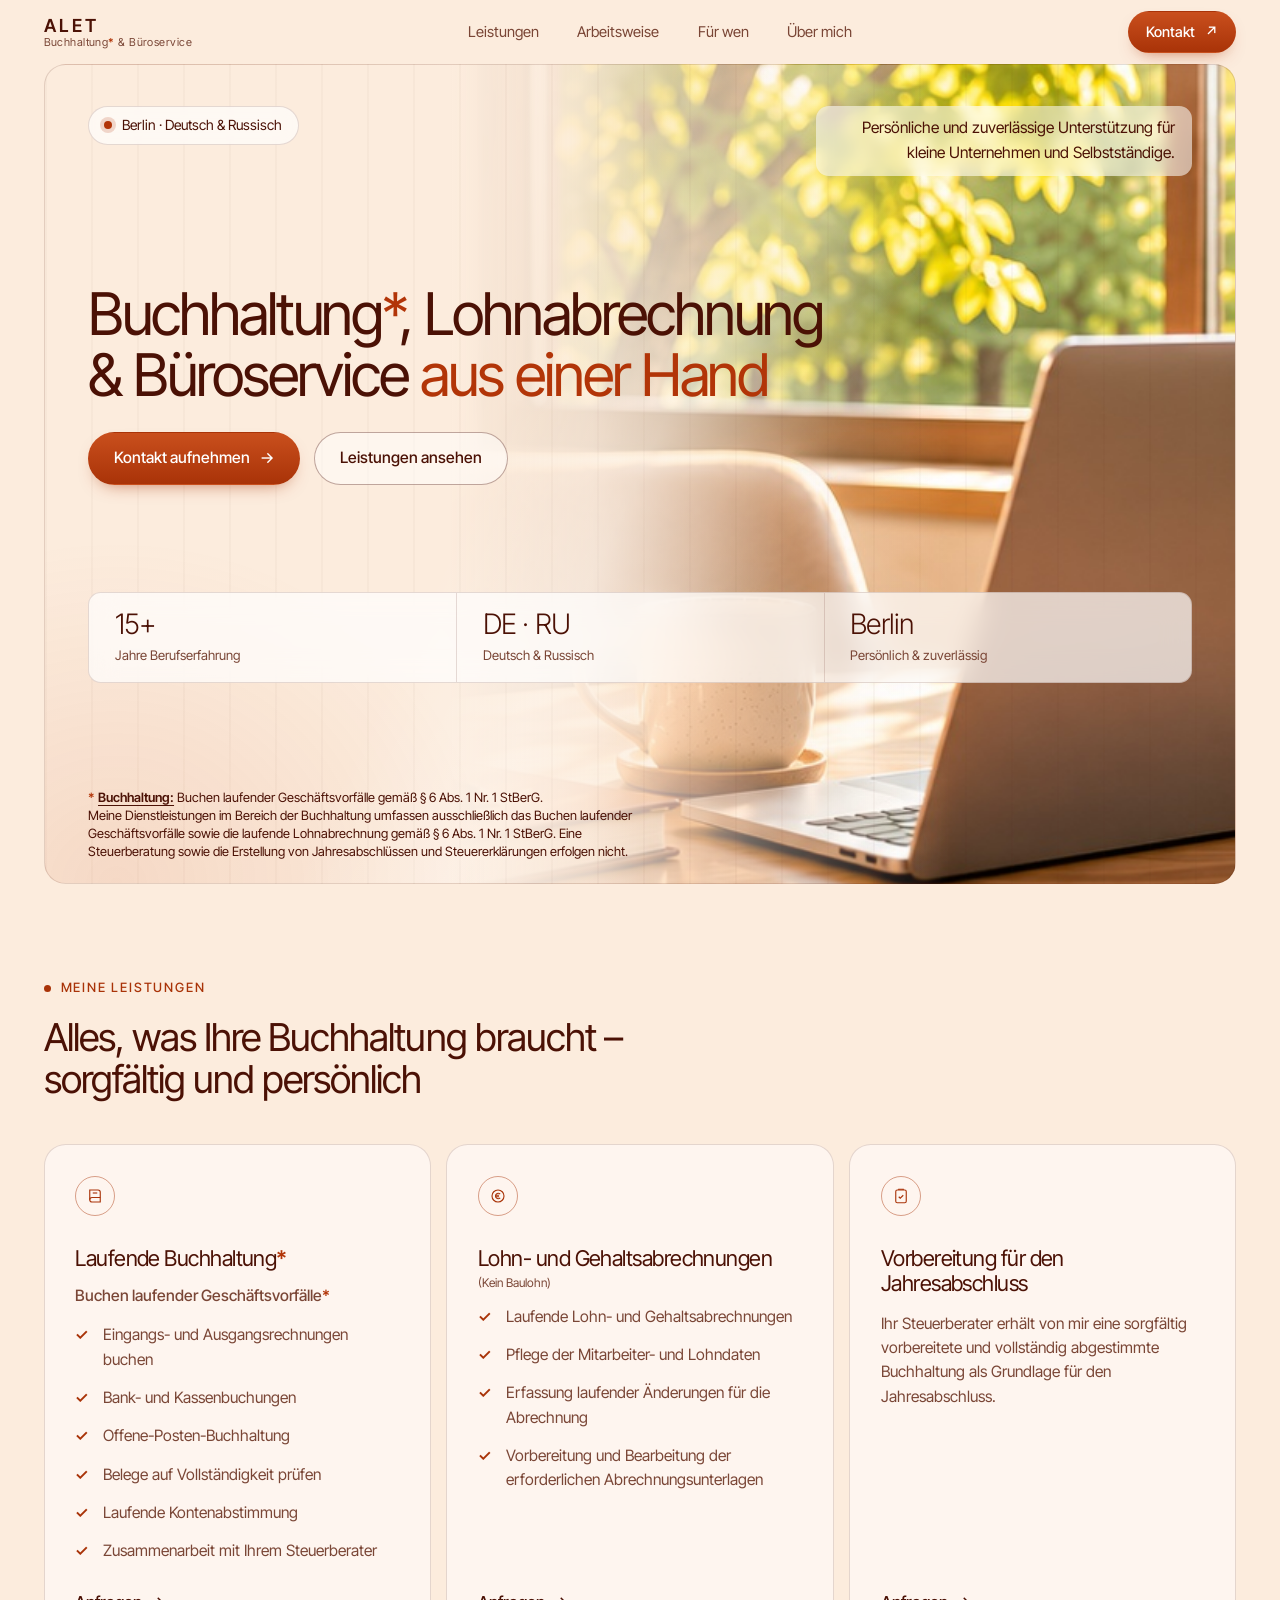
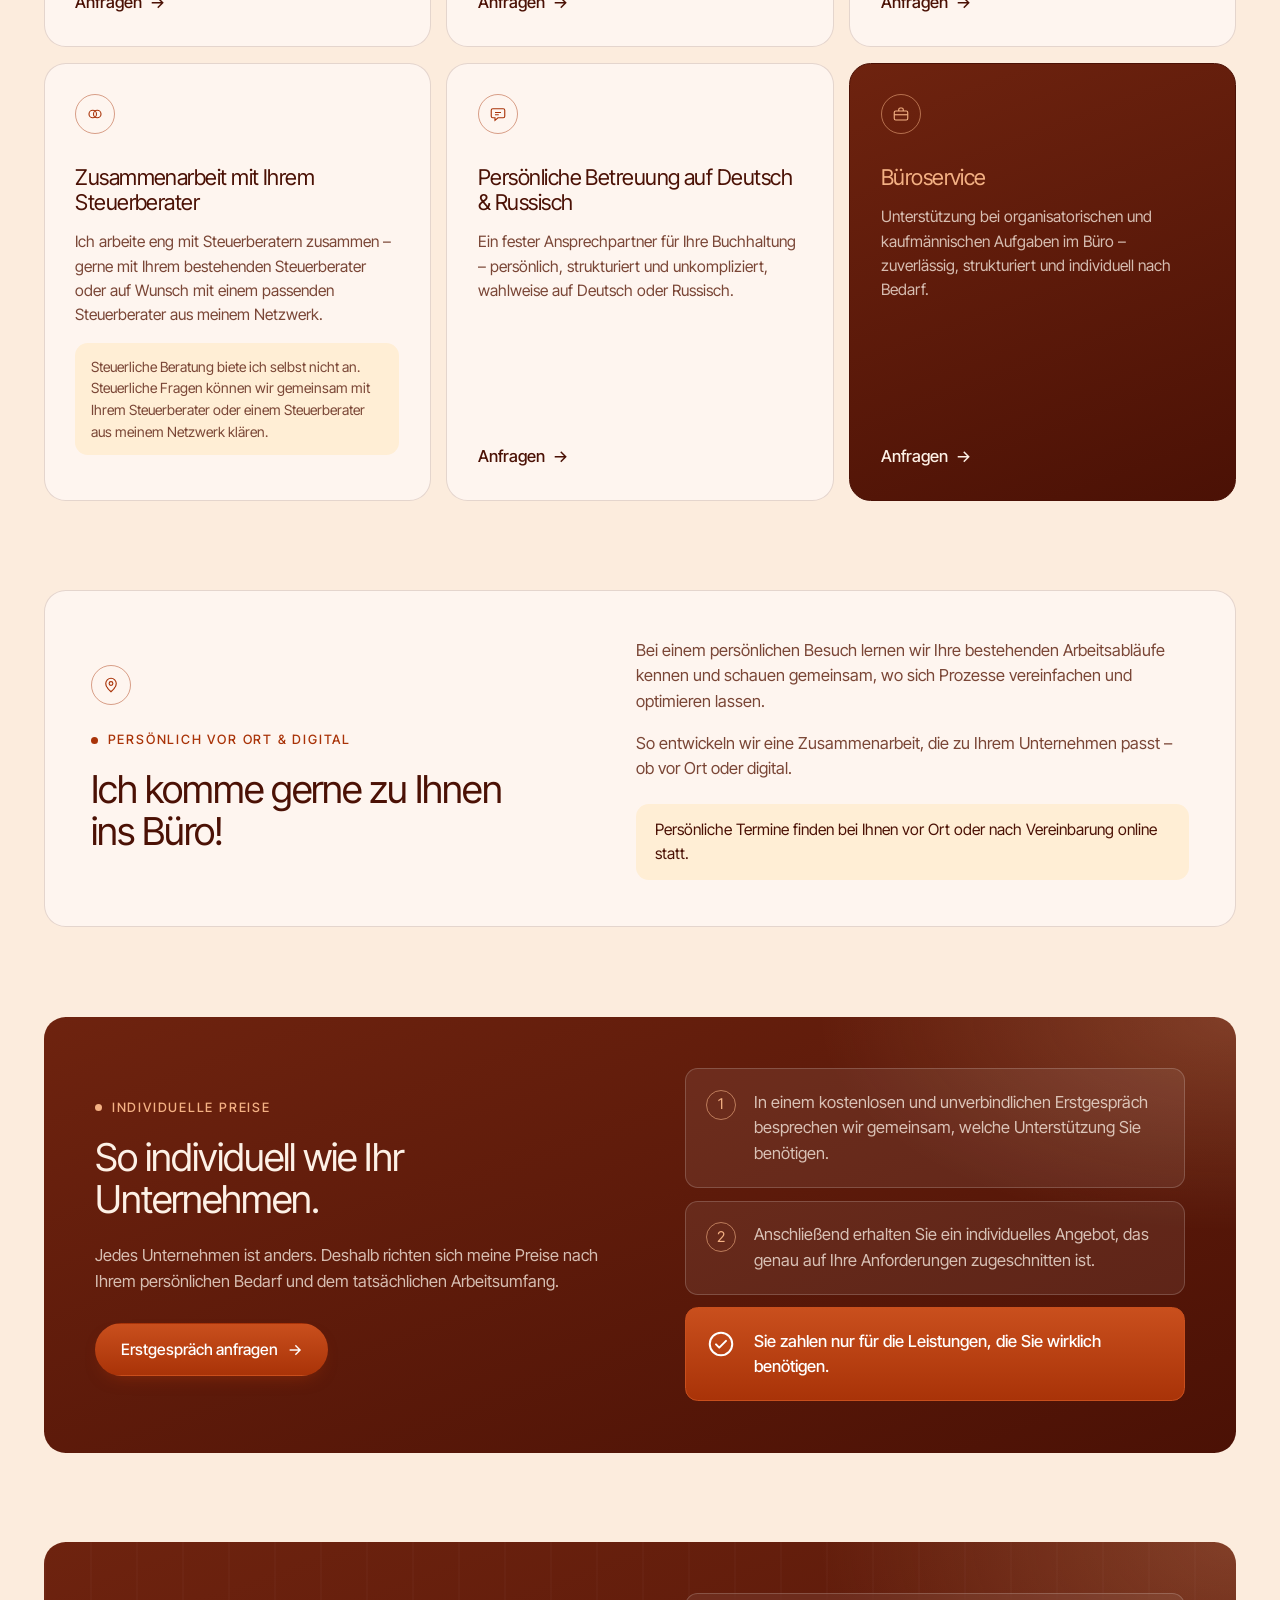
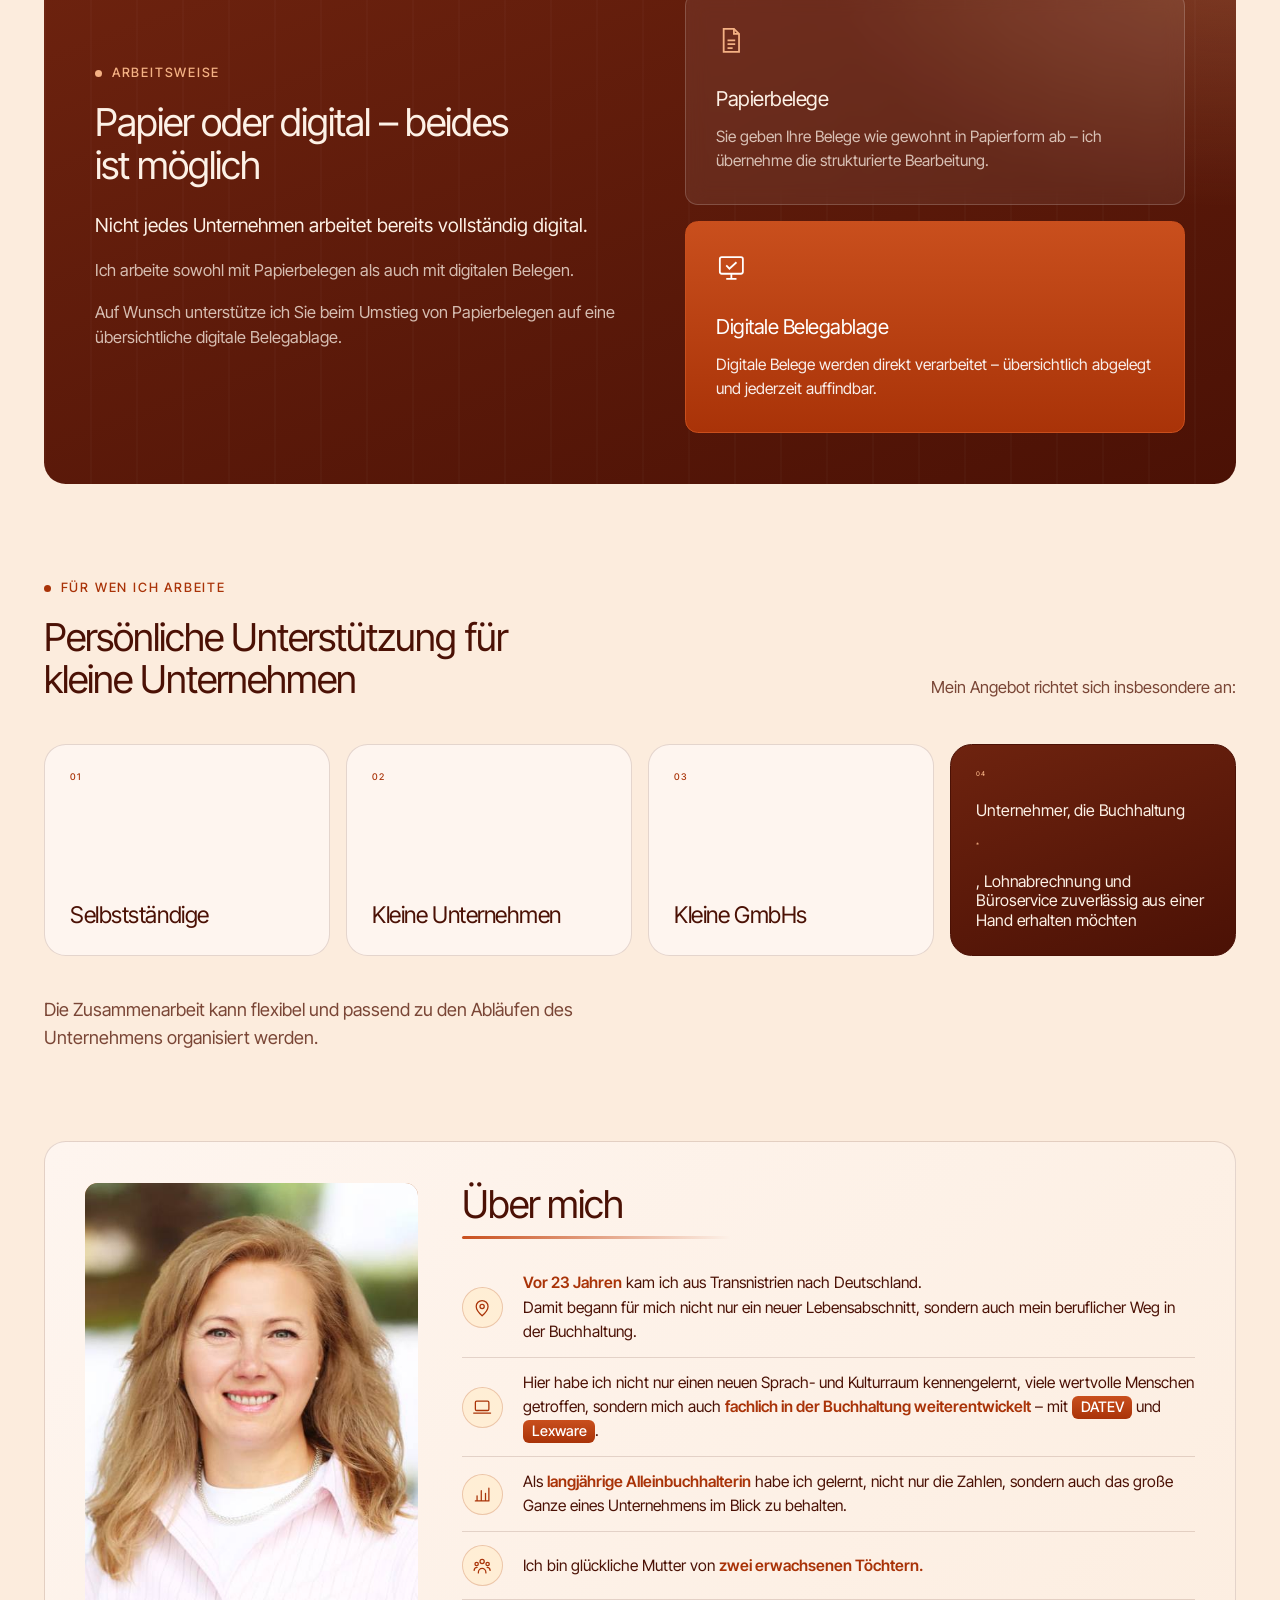
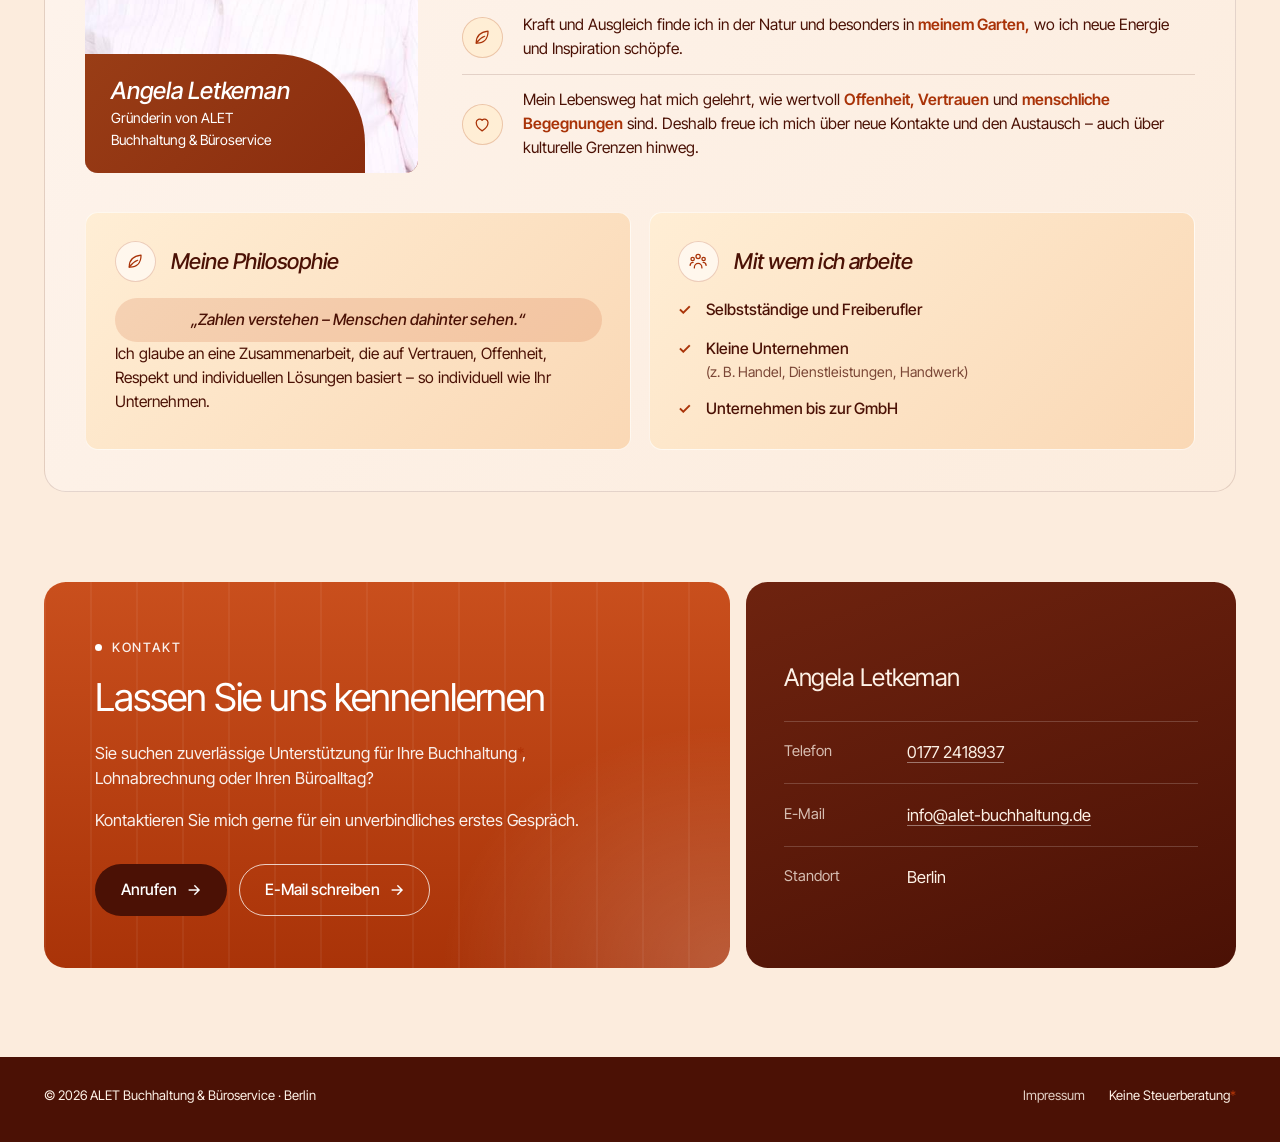
==== commit d737c64c: "Client edits 16.11: Buchhaltung* wording, StBerG footnote, Impressum on click, hide audience card on" ====
--- a/index2.html
+++ b/index2.html
@@ -4,7 +4,7 @@
   <meta charset="utf-8">
   <meta name="viewport" content="width=device-width, initial-scale=1">
   <title>ALET Buchhaltung & Büroservice · Berlin</title>
-  <meta name="description" content="Finanzbuchhaltung, Lohnabrechnung und Büroservice aus einer Hand. Persönliche und zuverlässige Unterstützung für kleine Unternehmen und Selbstständige in Berlin – auf Deutsch und Russisch.">
+  <meta name="description" content="Buchhaltung, Lohnabrechnung und Büroservice aus einer Hand. Persönliche und zuverlässige Unterstützung für kleine Unternehmen und Selbstständige in Berlin – auf Deutsch und Russisch.">
   <link rel="preconnect" href="https://fonts.googleapis.com">
   <link rel="preconnect" href="https://fonts.gstatic.com" crossorigin>
   <link href="https://fonts.googleapis.com/css2?family=Inter+Tight:ital,wght@0,300;0,400;0,500;0,600;1,500&display=swap" rel="stylesheet">
@@ -16,7 +16,7 @@
   <div class="header-inner">
     <a href="#top" class="logo" aria-label="ALET Buchhaltung & Büroservice – Startseite">
       <span class="logo-mark">ALET</span>
-      <span class="logo-sub">Buchhaltung &amp; Büroservice</span>
+      <span class="logo-sub">Buchhaltung<span class="star">*</span> &amp; Büroservice</span>
     </a>
     <nav class="nav" aria-label="Hauptnavigation">
       <a href="#leistungen">Leistungen</a>
@@ -39,7 +39,7 @@
       </div>
 
       <div class="hero-main">
-        <h1>Finanzbuchhaltung<span class="star">*</span>, Lohnabrechnung<br>&amp; Büroservice <span class="accent">aus einer&nbsp;Hand</span></h1>
+        <h1>Buchhaltung<span class="star">*</span>, Lohnabrechnung<br>&amp; Büroservice <span class="accent">aus einer&nbsp;Hand</span></h1>
         <div class="hero-actions">
           <a href="#kontakt" class="btn btn-accent">Kontakt aufnehmen <span aria-hidden="true">→</span></a>
           <a href="#leistungen" class="btn btn-ghost">Leistungen ansehen</a>
@@ -52,7 +52,7 @@
         <div><dt>Berlin</dt><dd>Persönlich &amp; zuverlässig</dd></div>
       </dl>
 
-      <p class="hero-foot"><span class="star">*</span> <b>Finanzbuchhaltung:</b> Buchen laufender Geschäftsvorfälle gemäß § 6 Nr. 4 StBerG. Keine Steuerberatung.</p>
+      <p class="hero-foot"><span class="star">*</span> <b>Buchhaltung:</b> Buchen laufender Geschäftsvorfälle gemäß § 6 Abs. 1 Nr. 1 StBerG.<br>Meine Dienstleistungen im Bereich der Buchhaltung umfassen ausschließlich das Buchen laufender Geschäftsvorfälle sowie die laufende Lohnabrechnung gemäß § 6 Abs. 1 Nr. 1 StBerG. Eine Steuerberatung sowie die Erstellung von Jahresabschlüssen und Steuererklärungen erfolgen nicht.</p>
     </div>
   </section>
 
@@ -70,8 +70,8 @@
         <div class="card-icon" aria-hidden="true">
           <svg viewBox="0 0 24 24" fill="none" stroke="currentColor" stroke-width="1.5"><path d="M5 4h11a3 3 0 0 1 3 3v13H8a3 3 0 0 1-3-3z"/><path d="M5 17a3 3 0 0 1 3-3h11"/><path d="M9 8h6"/></svg>
         </div>
-        <h3>Laufende Finanzbuchhaltung</h3>
-        <p class="card-sub">Buchen laufender Geschäftsvorfälle</p>
+        <h3>Laufende Buchhaltung<span class="star">*</span></h3>
+        <p class="card-sub">Buchen laufender Geschäftsvorfälle<span class="star">*</span></p>
         <ul class="check-list">
           <li>Eingangs- und Ausgangsrechnungen buchen</li>
           <li>Bank- und Kassenbuchungen</li>
@@ -87,7 +87,7 @@
         <div class="card-icon" aria-hidden="true">
           <svg viewBox="0 0 24 24" fill="none" stroke="currentColor" stroke-width="1.5"><circle cx="12" cy="12" r="8"/><path d="M14.9 9.5A3.6 3.6 0 1 0 14.9 14.5"/><path d="M8.6 11h4.8M8.6 13h4.8"/></svg>
         </div>
-        <h3>Lohn- und Gehaltsabrechnungen <small>(kein Baulohn)</small></h3>
+        <h3>Lohn- und Gehaltsabrechnungen <small>(Kein Baulohn)</small></h3>
         <ul class="check-list">
           <li>Laufende Lohn- und Gehaltsabrechnungen</li>
           <li>Pflege der Mitarbeiter- und Lohndaten</li>
@@ -219,7 +219,7 @@
       <li><span>01</span>Selbstständige</li>
       <li><span>02</span>Kleine Unternehmen</li>
       <li><span>03</span>Kleine GmbHs</li>
-      <li class="audience-wide"><span>04</span>Unternehmer, die Finanzbuchhaltung, Lohnabrechnung und Büroservice zuverlässig aus einer Hand erhalten möchten</li>
+      <li class="audience-wide"><span>04</span>Unternehmer, die Buchhaltung<span class="star">*</span>, Lohnabrechnung und Büroservice zuverlässig aus einer Hand erhalten möchten</li>
     </ul>
 
     <p class="closing">Die Zusammenarbeit kann flexibel und passend zu den Abläufen des Unternehmens organisiert werden.</p>
@@ -276,7 +276,7 @@
           <p>Ich glaube an eine Zusammenarbeit, die auf Vertrauen, Offenheit, Respekt und individuellen Lösungen basiert – so individuell wie Ihr Unternehmen.</p>
         </article>
 
-        <article class="soft-card">
+        <article class="soft-card desktop-only">
           <header>
             <span class="badge" aria-hidden="true"><svg viewBox="0 0 24 24" fill="none" stroke="currentColor" stroke-width="1.5" stroke-linecap="round" stroke-linejoin="round"><circle cx="12" cy="6.5" r="2.5"/><circle cx="5.5" cy="9.5" r="2"/><circle cx="18.5" cy="9.5" r="2"/><path d="M7.5 20c0-3 2-5.2 4.5-5.2s4.5 2.2 4.5 5.2"/><path d="M2.5 17c.2-2 1.5-3.5 3.5-3.5M21.5 17c-.2-2-1.5-3.5-3.5-3.5"/></svg></span>
             <h3>Mit wem ich arbeite</h3>
@@ -297,7 +297,7 @@
       <div class="cta-card">
         <p class="eyebrow eyebrow-light">Kontakt</p>
         <h2>Lassen Sie uns kennenlernen</h2>
-        <p>Sie suchen zuverlässige Unterstützung für Ihre Finanzbuchhaltung, Lohnabrechnung oder Ihren Büroalltag?</p>
+        <p>Sie suchen zuverlässige Unterstützung für Ihre Buchhaltung<span class="star">*</span>, Lohnabrechnung oder Ihren Büroalltag?</p>
         <p>Kontaktieren Sie mich gerne für ein unverbindliches erstes Gespräch.</p>
         <div class="contact-actions">
           <a href="tel:+491772418937" class="btn btn-dark">Anrufen <span aria-hidden="true">→</span></a>
@@ -326,12 +326,12 @@
   </section>
 
   <!-- IMPRESSUM -->
-  <section class="panel-wrap section-light" id="impressum">
+  <section class="panel-wrap section-light" id="impressum" hidden>
     <div class="impressum">
       <div class="imp-head">
         <div class="imp-brand">
           <span class="logo-mark">ALET</span>
-          <span class="logo-sub">Buchhaltung &amp; Büroservice</span>
+          <span class="logo-sub">Buchhaltung<span class="star">*</span> &amp; Büroservice</span>
         </div>
         <h2>Impressum</h2>
       </div>
@@ -340,7 +340,7 @@
         <div class="imp-col">
           <div class="imp-item">
             <span class="badge" aria-hidden="true"><svg viewBox="0 0 24 24" fill="none" stroke="currentColor" stroke-width="1.4" stroke-linecap="round" stroke-linejoin="round"><circle cx="12" cy="8" r="4"/><path d="M4 21c0-4.4 3.6-7 8-7s8 2.6 8 7"/></svg></span>
-            <div><strong class="imp-name">Angela Letkeman</strong>ALET Buchhaltung &amp; Büroservice</div>
+            <div><strong class="imp-name">Angela Letkeman</strong>ALET Buchhaltung<span class="star">*</span> &amp; Büroservice</div>
           </div>
           <div class="imp-item">
             <span class="badge" aria-hidden="true"><svg viewBox="0 0 24 24" fill="none" stroke="currentColor" stroke-width="1.4" stroke-linecap="round" stroke-linejoin="round"><path d="M12 21s-7-6.1-7-11a7 7 0 0 1 14 0c0 4.9-7 11-7 11z"/><circle cx="12" cy="10" r="2.5"/></svg></span>
@@ -363,7 +363,7 @@
           </div>
           <div class="imp-item">
             <span class="badge" aria-hidden="true"><svg viewBox="0 0 24 24" fill="none" stroke="currentColor" stroke-width="1.4" stroke-linecap="round" stroke-linejoin="round"><circle cx="12" cy="12" r="9"/><path d="M12 11v6"/><circle cx="12" cy="7.8" r=".6" fill="currentColor"/></svg></span>
-            <div><strong>Hinweis</strong>Ich biete keine Steuerberatung an. Die Tätigkeit erfolgt im Rahmen des § 6 Nr. 4 Steuerberatungsgesetz (StBerG).</div>
+            <div><strong>Hinweis</strong>Ich biete keine Steuerberatung an. Die Tätigkeit erfolgt im Rahmen des § 6 Abs. 1 Nr. 1 Steuerberatungsgesetz (StBerG).</div>
           </div>
         </div>
       </div>
@@ -387,12 +387,22 @@
   <div class="footer-inner">
     <span>© <span id="year">2026</span> ALET Buchhaltung &amp; Büroservice · Berlin</span>
     <span class="footer-links">
-      <a href="#impressum">Impressum</a>
-      <span>Keine Steuerberatung</span>
+      <a href="#impressum" data-open-impressum>Impressum</a>
+      <span>Keine Steuerberatung<span class="star">*</span></span>
     </span>
   </div>
 </footer>
 
-<script>document.getElementById('year').textContent = new Date().getFullYear();</script>
+<script>
+document.getElementById('year').textContent = new Date().getFullYear();
+(function () {
+  var imp = document.getElementById('impressum');
+  function show() { imp.hidden = false; imp.scrollIntoView({ behavior: 'smooth', block: 'start' }); }
+  document.querySelectorAll('[data-open-impressum]').forEach(function (a) {
+    a.addEventListener('click', function (e) { e.preventDefault(); history.replaceState(null, '', '#impressum'); show(); });
+  });
+  if (location.hash === '#impressum') imp.hidden = false;
+})();
+</script>
 </body>
 </html>
--- a/styles2.css
+++ b/styles2.css
@@ -616,3 +616,9 @@
 .card h3 small { display: block; margin-top: 0.35em; }
 .hero-note { padding: 0.7em 1.1em; border-radius: var(--radius-sm); background: rgba(255, 255, 255, .55); backdrop-filter: blur(8px); }
 @media (max-width: 640px) { .hero-note { padding: 0; background: none; backdrop-filter: none; } }
+
+/* Änderungen 16.11 */
+[hidden] { display: none !important; }
+.hero-foot { max-width: 78ch; }
+.hero-foot .star, .logo-sub .star, h3 .star, .card-sub .star { font-weight: 600; }
+@media (max-width: 640px) { .desktop-only { display: none !important; } .hero-foot { font-size: 0.62em; line-height: 1.3; } }
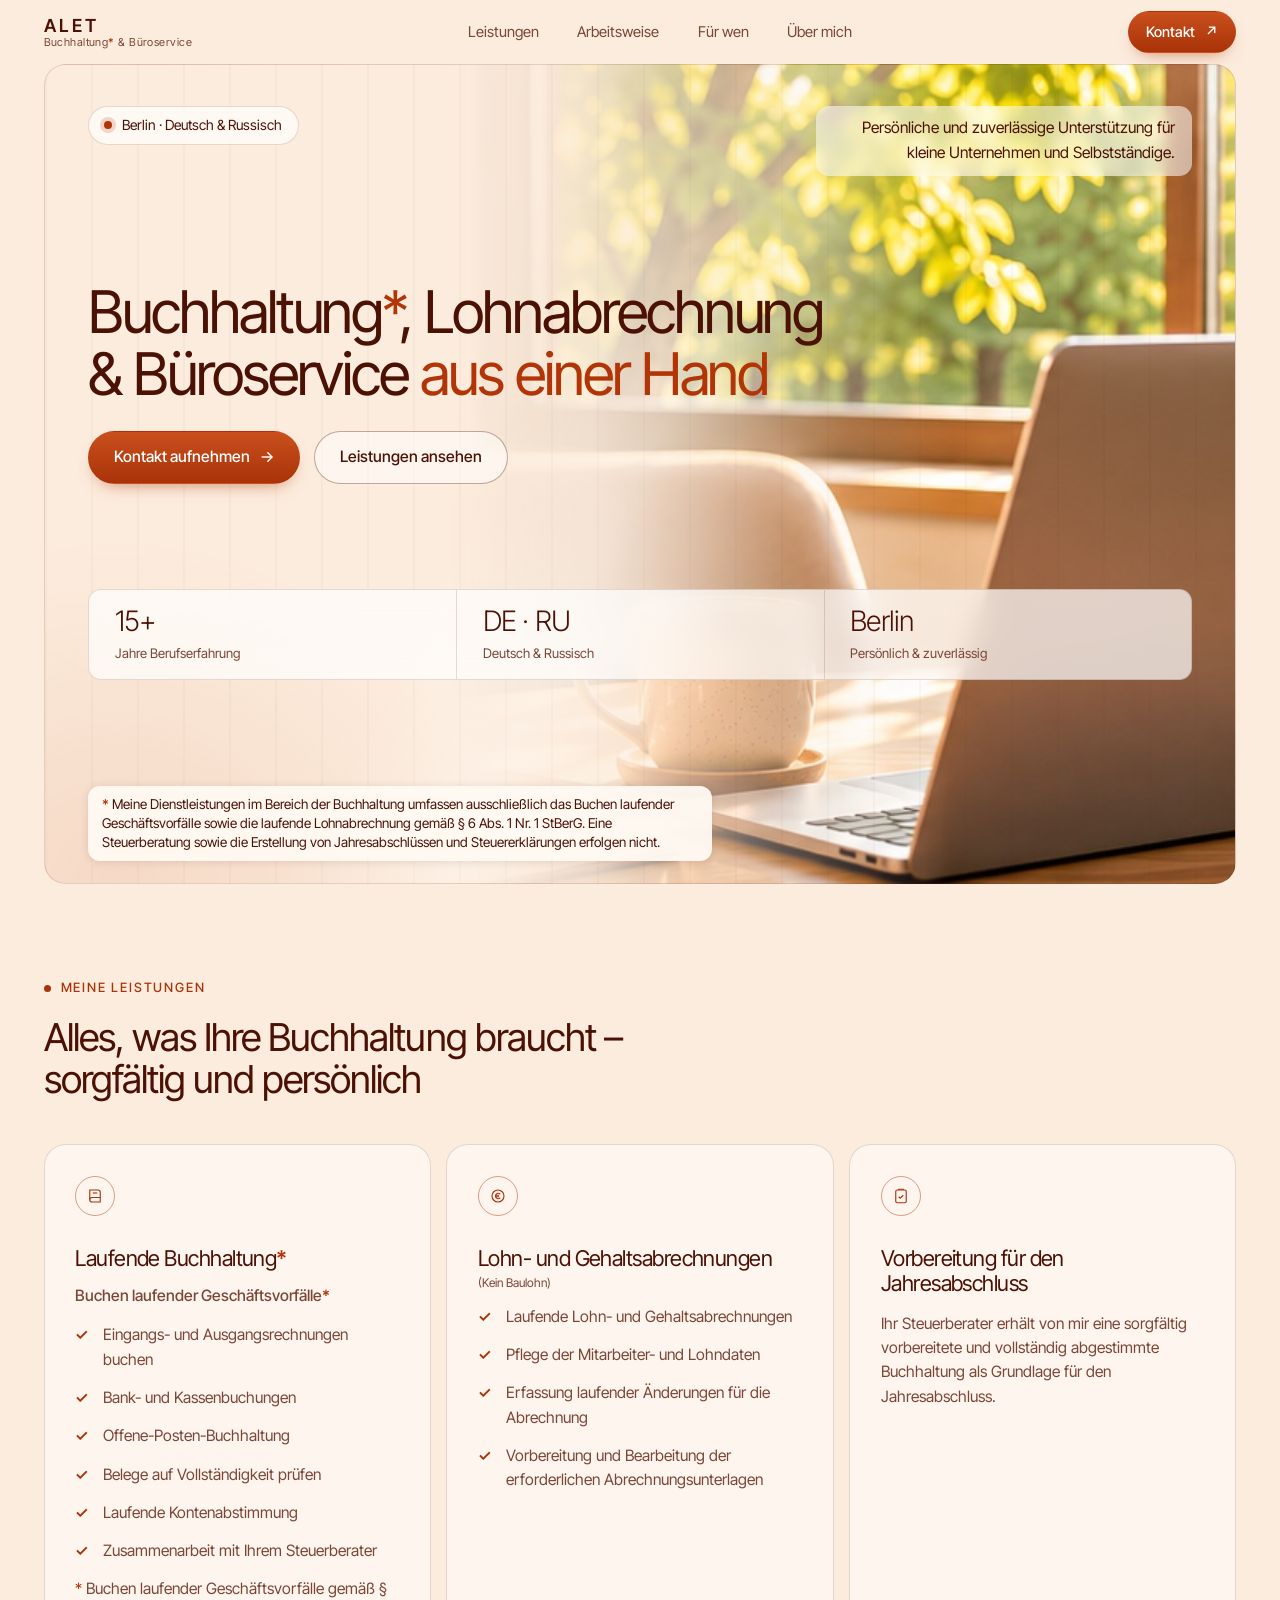
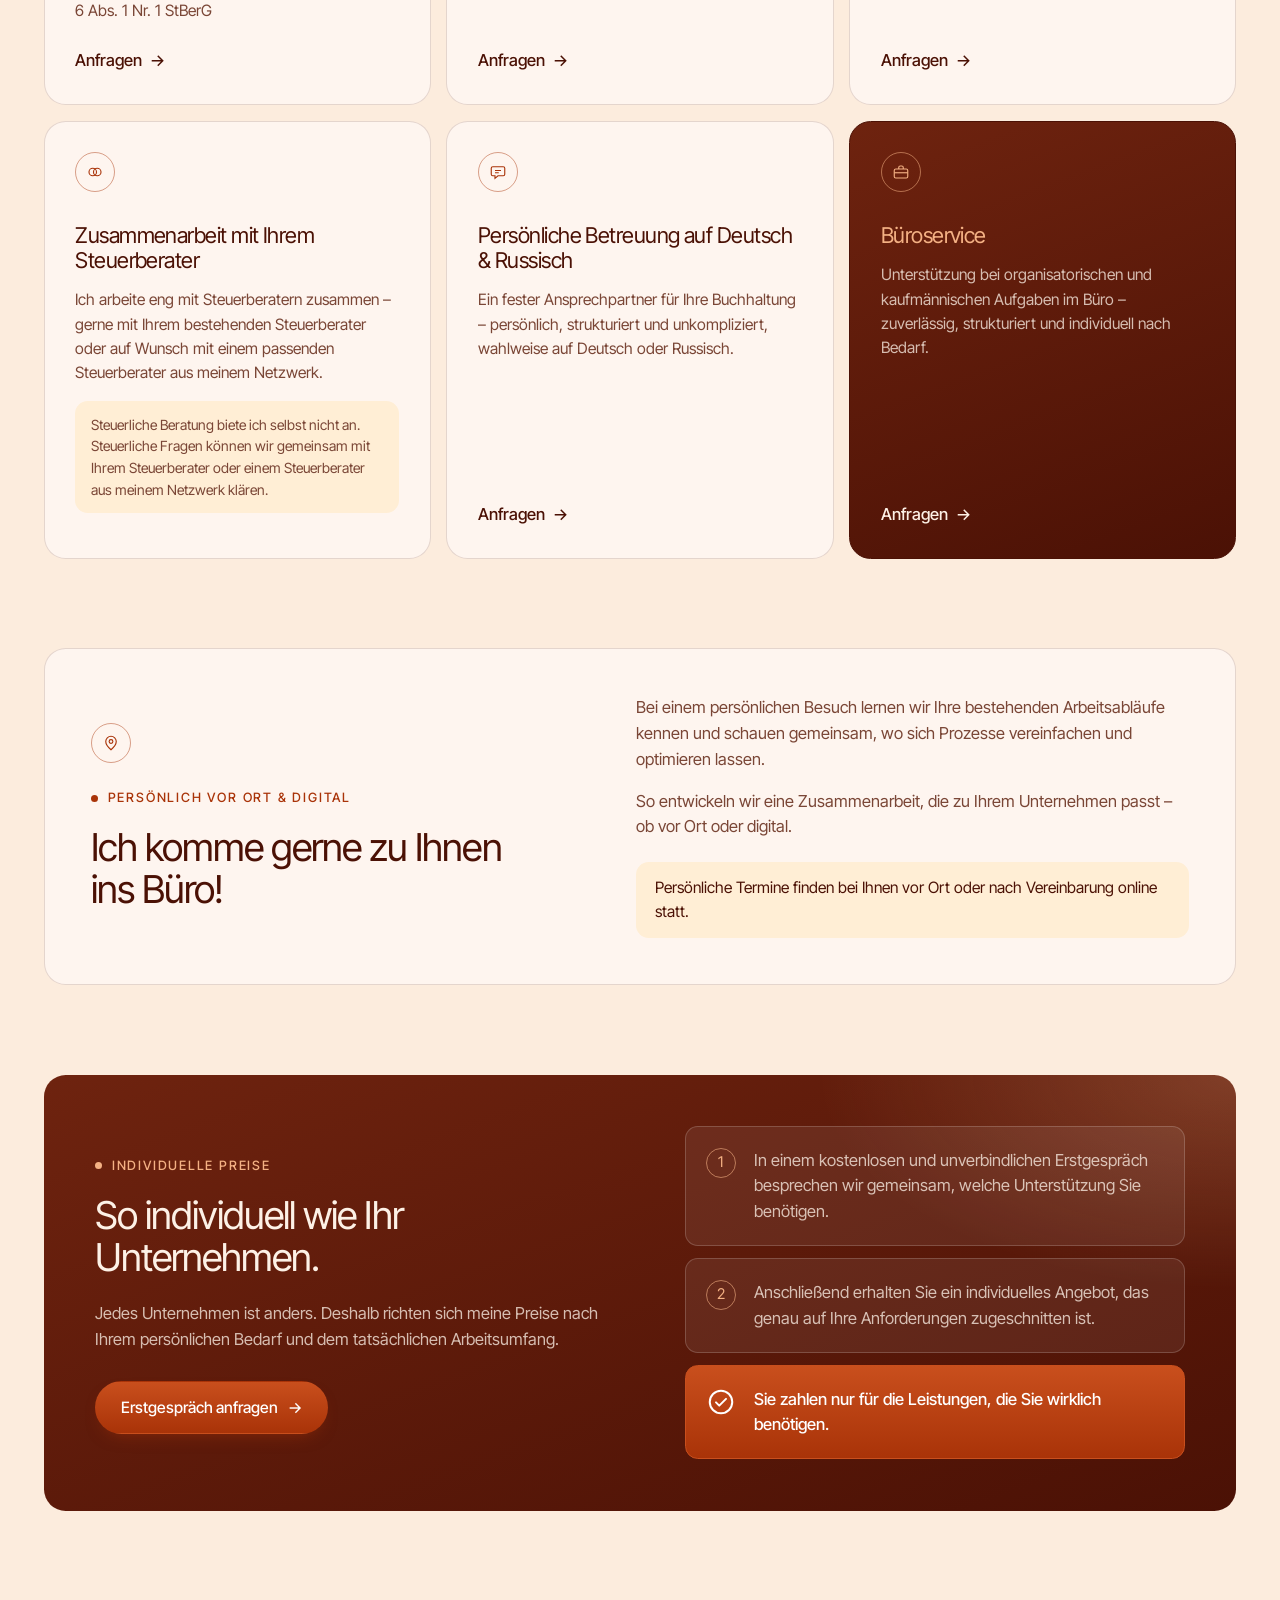
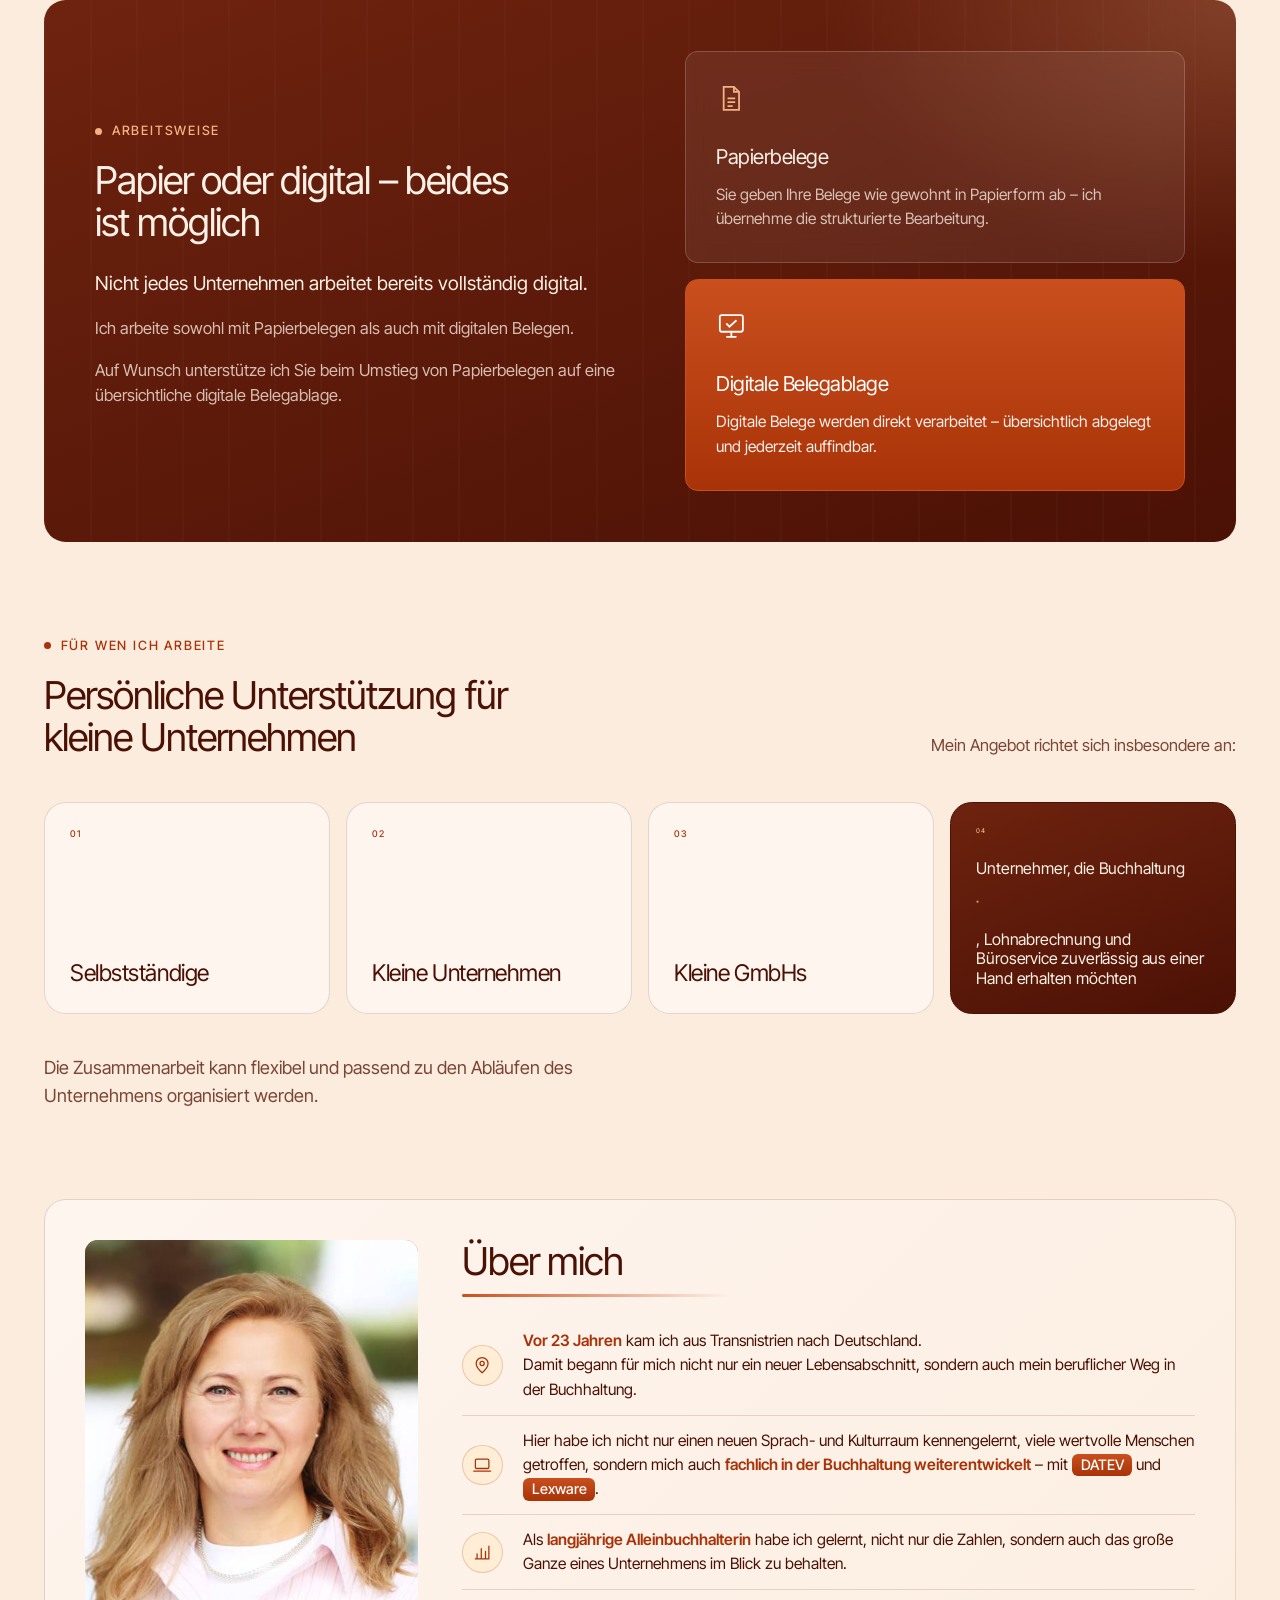
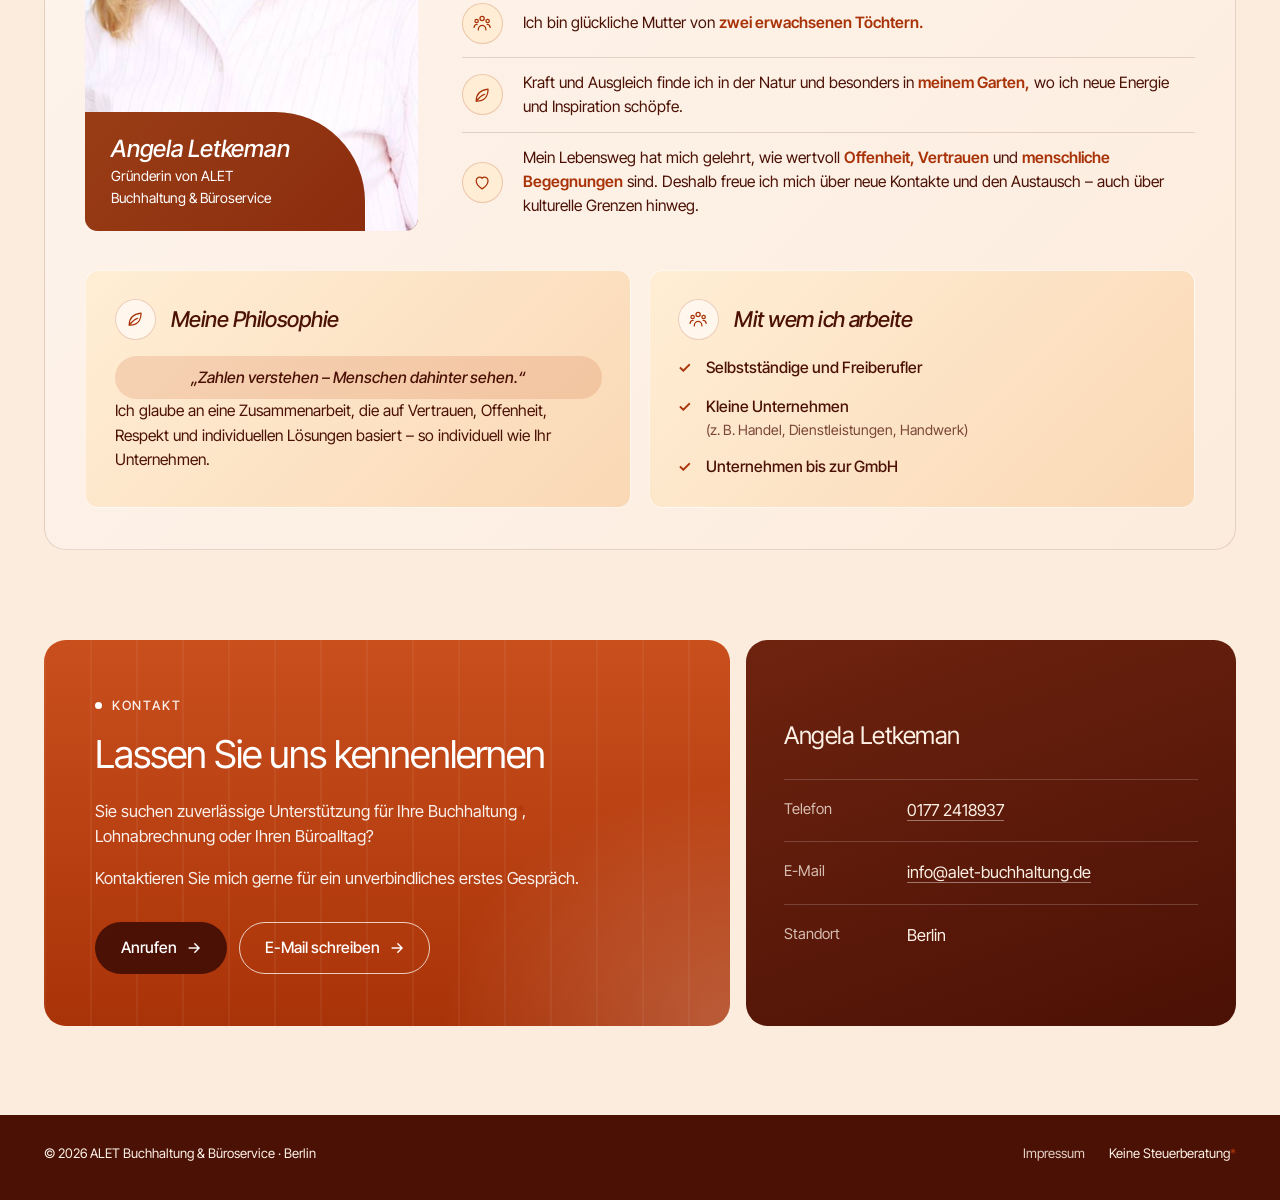
==== commit cb6082f5: "Footnote: replace with full StBerG statement, readable background; add card footnote Co-Authored-By:" ====
--- a/index2.html
+++ b/index2.html
@@ -52,7 +52,7 @@
         <div><dt>Berlin</dt><dd>Persönlich &amp; zuverlässig</dd></div>
       </dl>
 
-      <p class="hero-foot"><span class="star">*</span> <b>Buchhaltung:</b> Buchen laufender Geschäftsvorfälle gemäß § 6 Abs. 1 Nr. 1 StBerG.<br>Meine Dienstleistungen im Bereich der Buchhaltung umfassen ausschließlich das Buchen laufender Geschäftsvorfälle sowie die laufende Lohnabrechnung gemäß § 6 Abs. 1 Nr. 1 StBerG. Eine Steuerberatung sowie die Erstellung von Jahresabschlüssen und Steuererklärungen erfolgen nicht.</p>
+      <p class="hero-foot"><span class="star">*</span> Meine Dienstleistungen im Bereich der Buchhaltung umfassen ausschließlich das Buchen laufender Geschäftsvorfälle sowie die laufende Lohnabrechnung gemäß § 6 Abs. 1 Nr. 1 StBerG. Eine Steuerberatung sowie die Erstellung von Jahresabschlüssen und Steuererklärungen erfolgen nicht.</p>
     </div>
   </section>
 
@@ -80,6 +80,7 @@
           <li>Laufende Kontenabstimmung</li>
           <li>Zusammenarbeit mit Ihrem Steuerberater</li>
         </ul>
+        <p class="card-fn"><span class="star">*</span> Buchen laufender Geschäftsvorfälle gemäß § 6 Abs. 1 Nr. 1 StBerG</p>
         <a href="#kontakt" class="card-link">Anfragen <span aria-hidden="true">→</span></a>
       </article>
 
--- a/styles2.css
+++ b/styles2.css
@@ -622,3 +622,7 @@
 .hero-foot { max-width: 78ch; }
 .hero-foot .star, .logo-sub .star, h3 .star, .card-sub .star { font-weight: 600; }
 @media (max-width: 640px) { .desktop-only { display: none !important; } .hero-foot { font-size: 0.62em; line-height: 1.3; } }
+
+.hero-foot { background: rgba(255, 250, 244, .94); padding: .7em 1em; border-radius: 12px; box-shadow: 0 1px 8px rgba(60, 20, 5, .12); font-size: .82em; }
+.card-fn { margin: .9em 0 0; font-size: .78em; line-height: 1.4; color: var(--ink-soft); }
+@media (max-width: 640px) { .hero-foot { font-size: .66em; padding: .6em .8em; } }
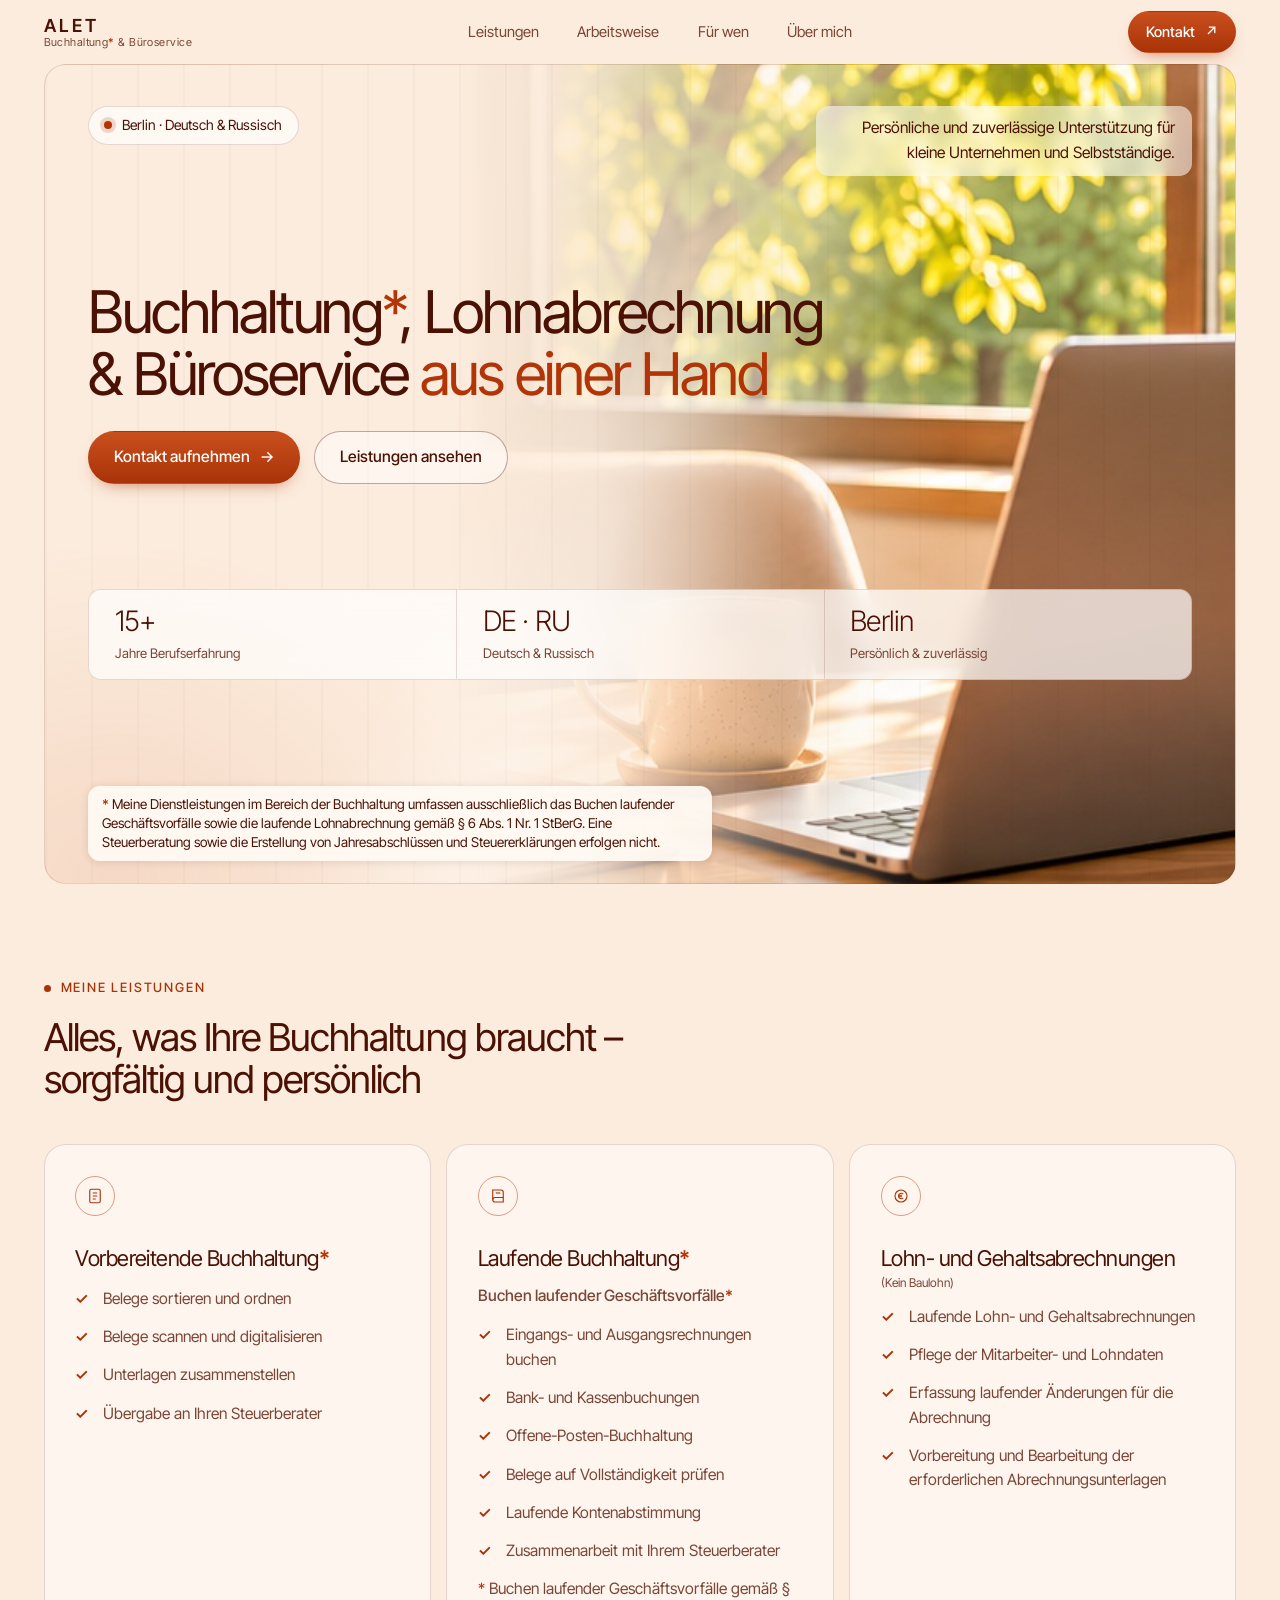
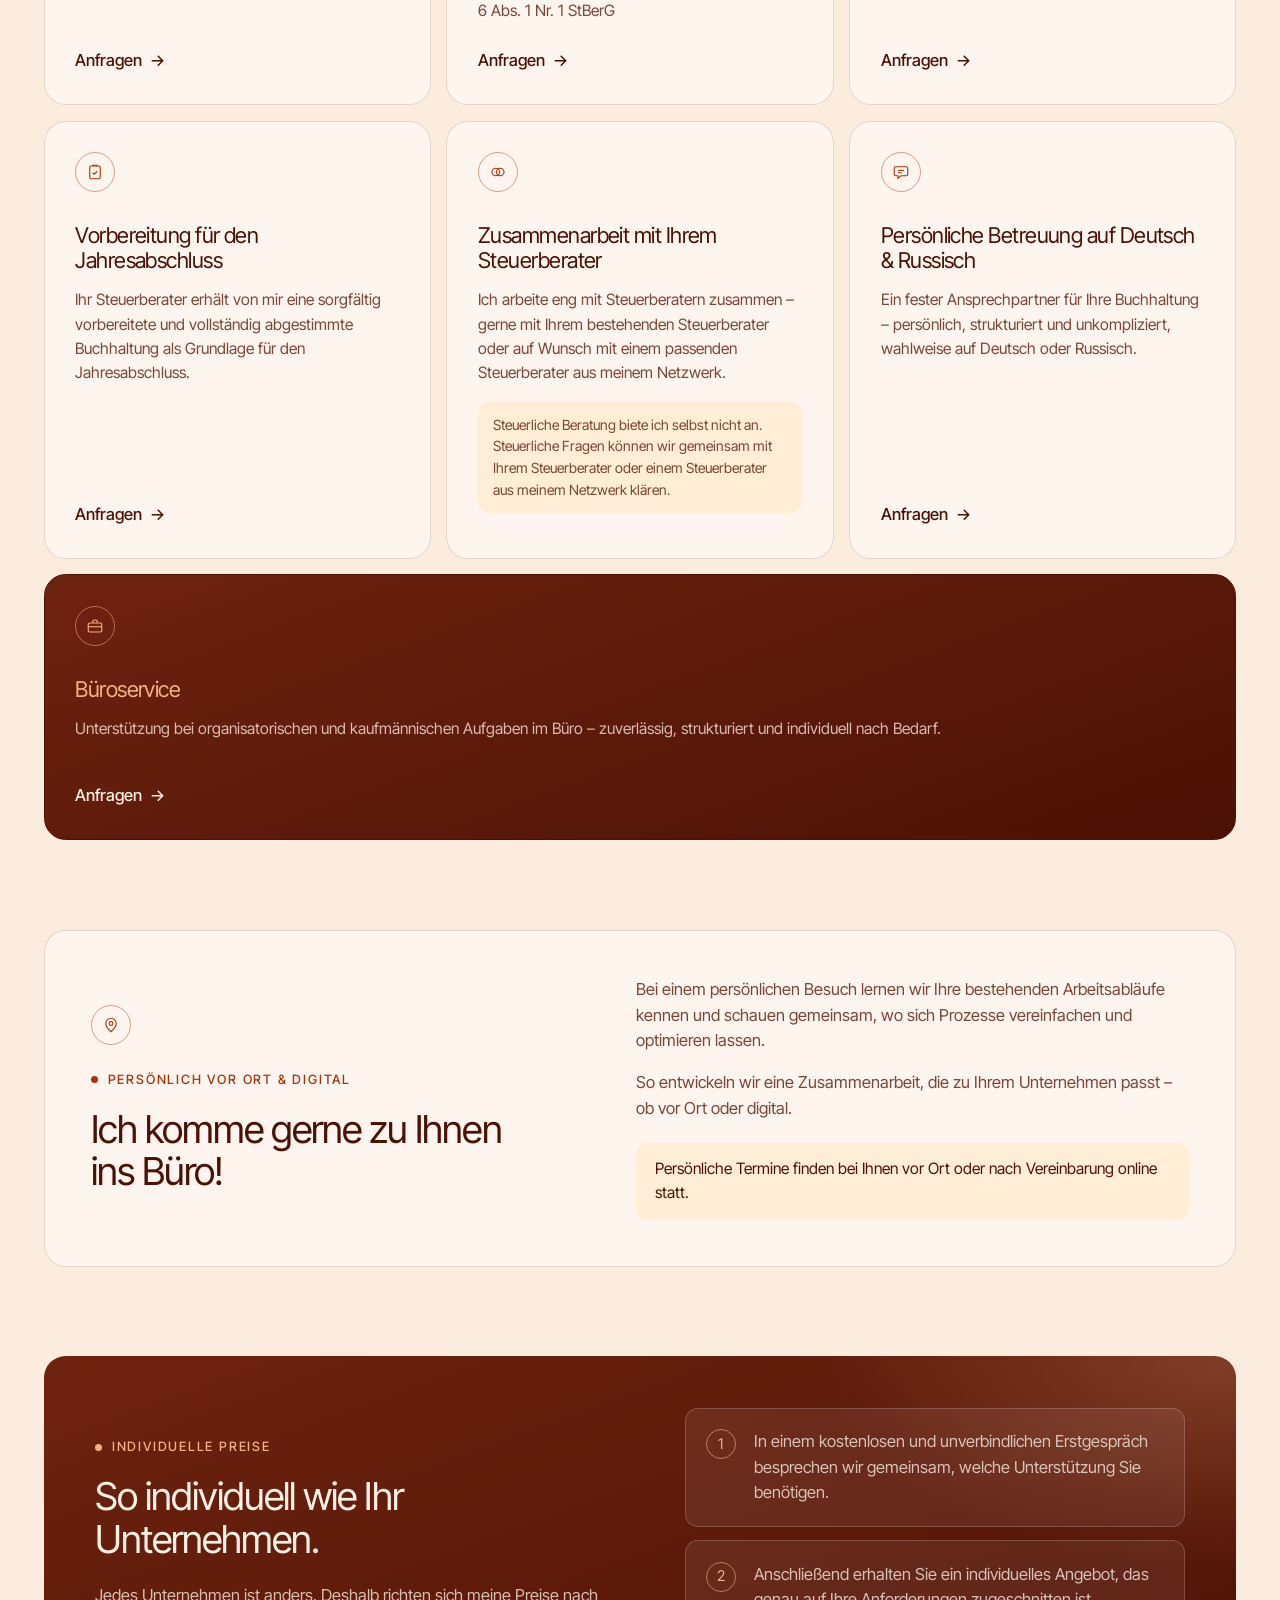
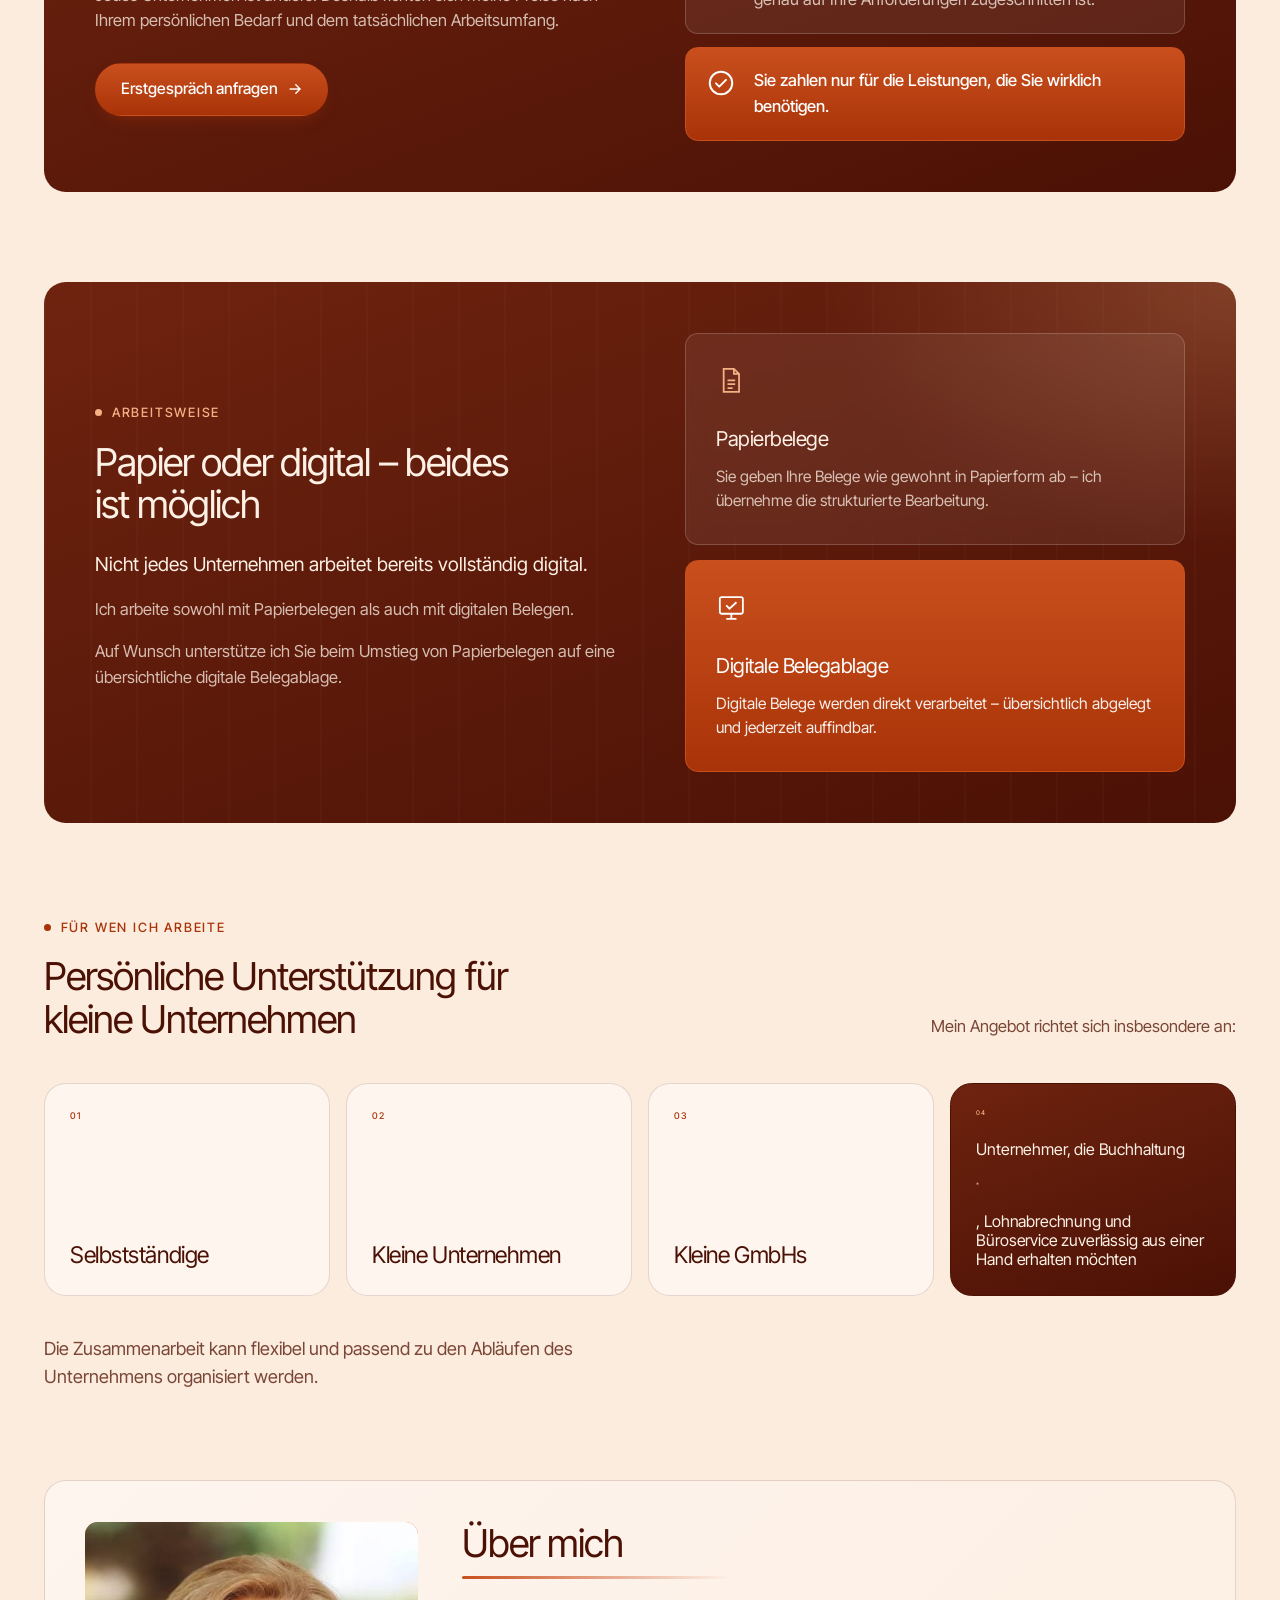
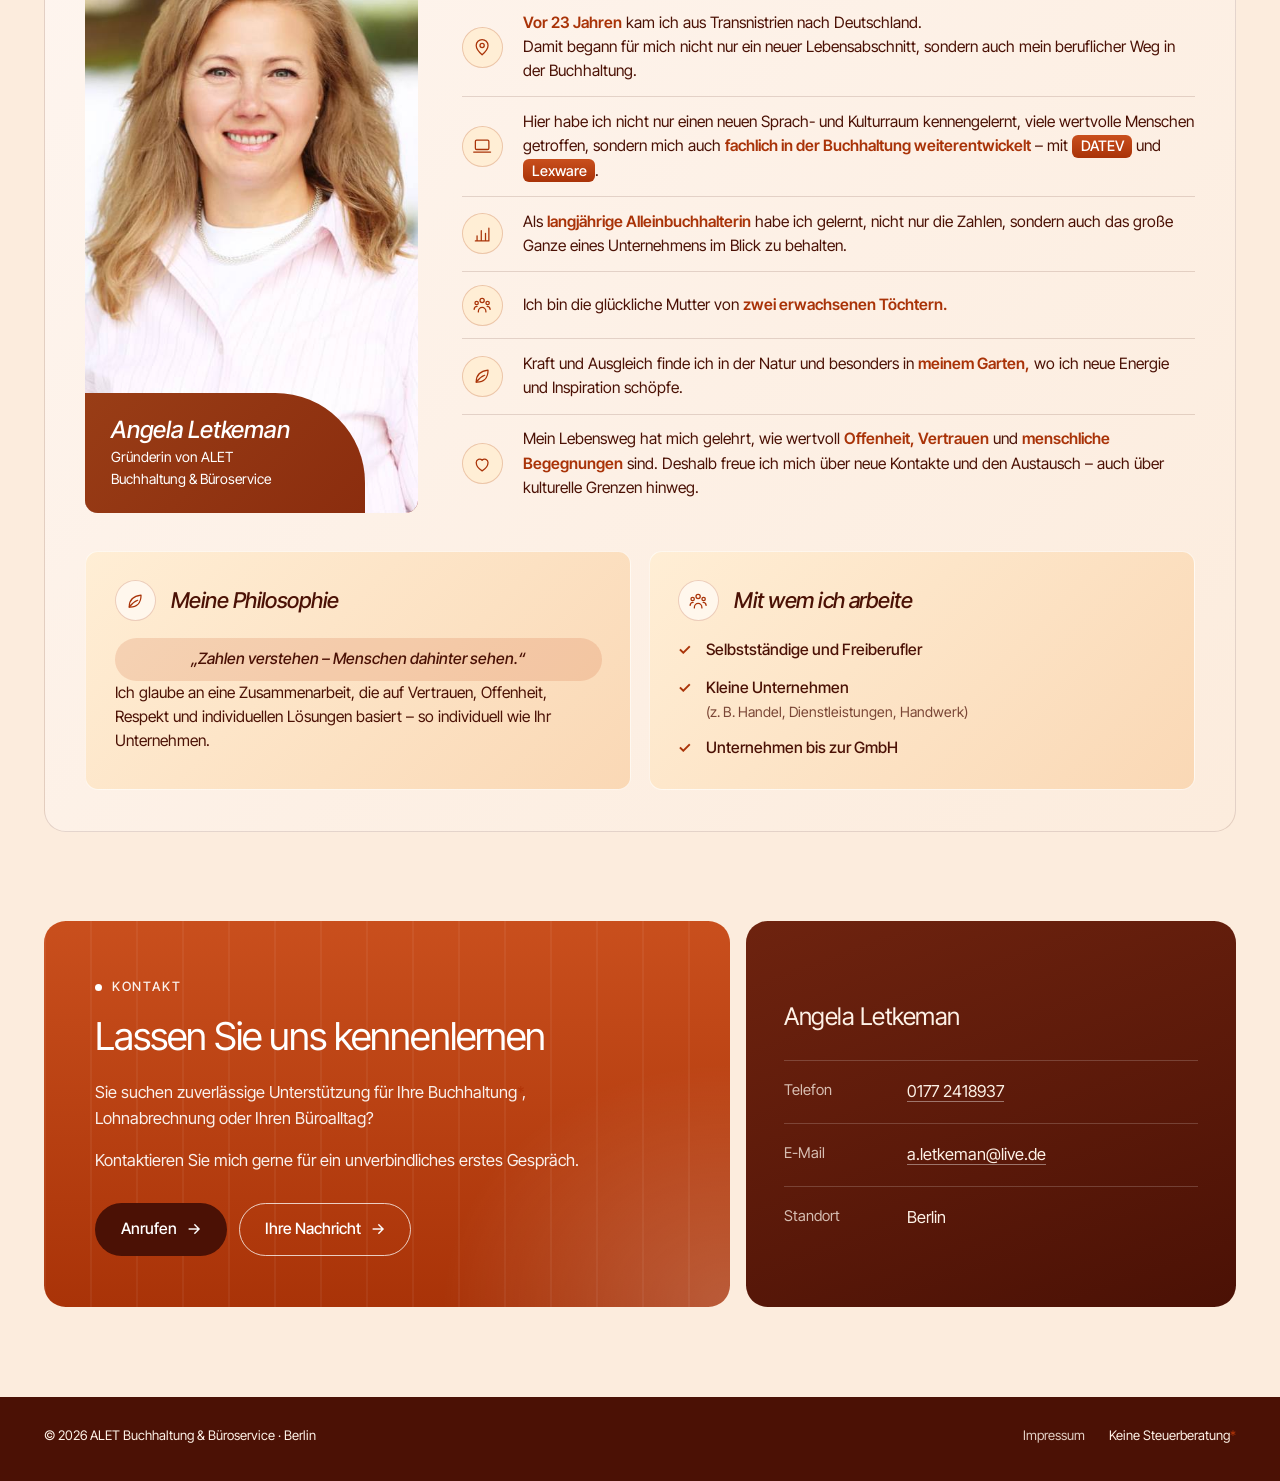
==== commit 47b8a01d: "Client edits 16.11 (rest): a.letkeman@live.de, Vorbereitende Buchhaltung* card, Ihre Nachricht butto" ====
--- a/index2.html
+++ b/index2.html
@@ -68,6 +68,20 @@
     <div class="cards">
       <article class="card">
         <div class="card-icon" aria-hidden="true">
+          <svg viewBox="0 0 24 24" fill="none" stroke="currentColor" stroke-width="1.5"><rect x="5" y="3" width="14" height="18" rx="2"/><path d="M9 8h6M9 12h6M9 16h4"/></svg>
+        </div>
+        <h3>Vorbereitende Buchhaltung<span class="star">*</span></h3>
+        <ul class="check-list">
+          <li>Belege sortieren und ordnen</li>
+          <li>Belege scannen und digitalisieren</li>
+          <li>Unterlagen zusammenstellen</li>
+          <li>Übergabe an Ihren Steuerberater</li>
+        </ul>
+        <a href="#kontakt" class="card-link">Anfragen <span aria-hidden="true">→</span></a>
+      </article>
+
+      <article class="card">
+        <div class="card-icon" aria-hidden="true">
           <svg viewBox="0 0 24 24" fill="none" stroke="currentColor" stroke-width="1.5"><path d="M5 4h11a3 3 0 0 1 3 3v13H8a3 3 0 0 1-3-3z"/><path d="M5 17a3 3 0 0 1 3-3h11"/><path d="M9 8h6"/></svg>
         </div>
         <h3>Laufende Buchhaltung<span class="star">*</span></h3>
@@ -242,7 +256,7 @@
         <ul class="about2-list">
           <li>
             <span class="badge" aria-hidden="true"><svg viewBox="0 0 24 24" fill="none" stroke="currentColor" stroke-width="1.5" stroke-linecap="round" stroke-linejoin="round"><path d="M12 21s-7-6.1-7-11a7 7 0 0 1 14 0c0 4.9-7 11-7 11z"/><circle cx="12" cy="10" r="2.5"/></svg></span>
-            <p><strong>Vor 23 Jahren</strong> kam ich aus Transnistrien nach Deutschland.<br>Damit begann für mich nicht nur ein neuer Lebensabschnitt, sondern auch mein beruflicher Weg in der Buchhaltung.</p>
+            <p><strong>Vor 23 Jahren</strong> kam ich aus Transnistrien nach Deutschland.<br class="m-gap">Damit begann für mich nicht nur ein neuer Lebensabschnitt, sondern auch mein beruflicher Weg in der Buchhaltung.</p>
           </li>
           <li>
             <span class="badge" aria-hidden="true"><svg viewBox="0 0 24 24" fill="none" stroke="currentColor" stroke-width="1.5" stroke-linecap="round" stroke-linejoin="round"><rect x="4" y="5" width="16" height="11" rx="1.5"/><path d="M2 19h20"/></svg></span>
@@ -254,7 +268,7 @@
           </li>
           <li>
             <span class="badge" aria-hidden="true"><svg viewBox="0 0 24 24" fill="none" stroke="currentColor" stroke-width="1.5" stroke-linecap="round" stroke-linejoin="round"><circle cx="12" cy="6.5" r="2.5"/><circle cx="5.5" cy="9.5" r="2"/><circle cx="18.5" cy="9.5" r="2"/><path d="M7.5 20c0-3 2-5.2 4.5-5.2s4.5 2.2 4.5 5.2"/><path d="M2.5 17c.2-2 1.5-3.5 3.5-3.5M21.5 17c-.2-2-1.5-3.5-3.5-3.5"/></svg></span>
-            <p>Ich bin glückliche Mutter von <strong>zwei erwachsenen Töchtern.</strong></p>
+            <p>Ich bin die glückliche Mutter von <strong>zwei erwachsenen Töchtern.</strong></p>
           </li>
           <li>
             <span class="badge" aria-hidden="true"><svg viewBox="0 0 24 24" fill="none" stroke="currentColor" stroke-width="1.5" stroke-linecap="round" stroke-linejoin="round"><path d="M5 19c0-8 5-13 14-14 0 9-5 14-13 14"/><path d="M5 19c3-4 6-6.5 10-8"/></svg></span>
@@ -302,7 +316,7 @@
         <p>Kontaktieren Sie mich gerne für ein unverbindliches erstes Gespräch.</p>
         <div class="contact-actions">
           <a href="tel:+491772418937" class="btn btn-dark">Anrufen <span aria-hidden="true">→</span></a>
-          <a href="mailto:info@alet-buchhaltung.de" class="btn btn-ghost-light">E-Mail schreiben <span aria-hidden="true">→</span></a>
+          <a href="mailto:a.letkeman@live.de" class="btn btn-ghost-light">Ihre Nachricht <span aria-hidden="true">→</span></a>
         </div>
       </div>
 
@@ -315,7 +329,7 @@
           </div>
           <div>
             <dt>E-Mail</dt>
-            <dd><a href="mailto:info@alet-buchhaltung.de">info@alet-buchhaltung.de</a></dd>
+            <dd><a href="mailto:a.letkeman@live.de">a.letkeman@live.de</a></dd>
           </div>
           <div>
             <dt>Standort</dt>
@@ -349,7 +363,7 @@
           </div>
           <div class="imp-item">
             <span class="badge" aria-hidden="true"><svg viewBox="0 0 24 24" fill="none" stroke="currentColor" stroke-width="1.4" stroke-linecap="round" stroke-linejoin="round"><rect x="3" y="5" width="18" height="14" rx="2"/><path d="m3.5 7 8.5 6.5L20.5 7"/></svg></span>
-            <div><a href="mailto:info@alet-buchhaltung.de">info@alet-buchhaltung.de</a></div>
+            <div><a href="mailto:a.letkeman@live.de">a.letkeman@live.de</a></div>
           </div>
           <div class="imp-item">
             <span class="badge" aria-hidden="true"><svg viewBox="0 0 24 24" fill="none" stroke="currentColor" stroke-width="1.4" stroke-linecap="round" stroke-linejoin="round"><path d="M5 4h4l2 5-2.5 1.5a11 11 0 0 0 5 5L15 13l5 2v4a2 2 0 0 1-2 2A16 16 0 0 1 3 6a2 2 0 0 1 2-2z"/></svg></span>
--- a/styles2.css
+++ b/styles2.css
@@ -626,3 +626,21 @@
 .hero-foot { background: rgba(255, 250, 244, .94); padding: .7em 1em; border-radius: 12px; box-shadow: 0 1px 8px rgba(60, 20, 5, .12); font-size: .82em; }
 .card-fn { margin: .9em 0 0; font-size: .78em; line-height: 1.4; color: var(--ink-soft); }
 @media (max-width: 640px) { .hero-foot { font-size: .66em; padding: .6em .8em; } }
+
+/* Über mich auf Mobil: schlichter Fließtext statt Icon-Liste (Änderung 16.11) */
+@media (max-width: 640px) {
+  .about2-list li { display: block; padding: 0 0 .9em; border-bottom: 0; font-size: 1em; line-height: 1.55; }
+  .about2-list .badge { display: none; }
+  .about2-list strong { color: inherit; font-weight: inherit; }
+  .about2-list .chip { padding: 0; background: none; color: inherit; font-weight: inherit; font-size: inherit; }
+  .about2-list .m-gap { display: block; content: ""; margin-top: .9em; }
+  .about2-cards .soft-card { padding: 0; background: none; border: 0; }
+  .about2-cards .soft-card header { margin-bottom: .6em; }
+  .about2-cards .soft-card .badge { display: none; }
+  .about2-cards .soft-card h3 { font-size: 1.4em; font-style: normal; }
+  .about2-cards .quote { padding: 0; background: none; text-align: left; font-size: 1em; margin-bottom: .6em; }
+  .about2-cards .soft-card p { font-size: 1em; line-height: 1.55; }
+}
+
+/* 7 Karten: Büroservice über die ganze Breite */
+.cards .card-dark { grid-column: 1 / -1; }
